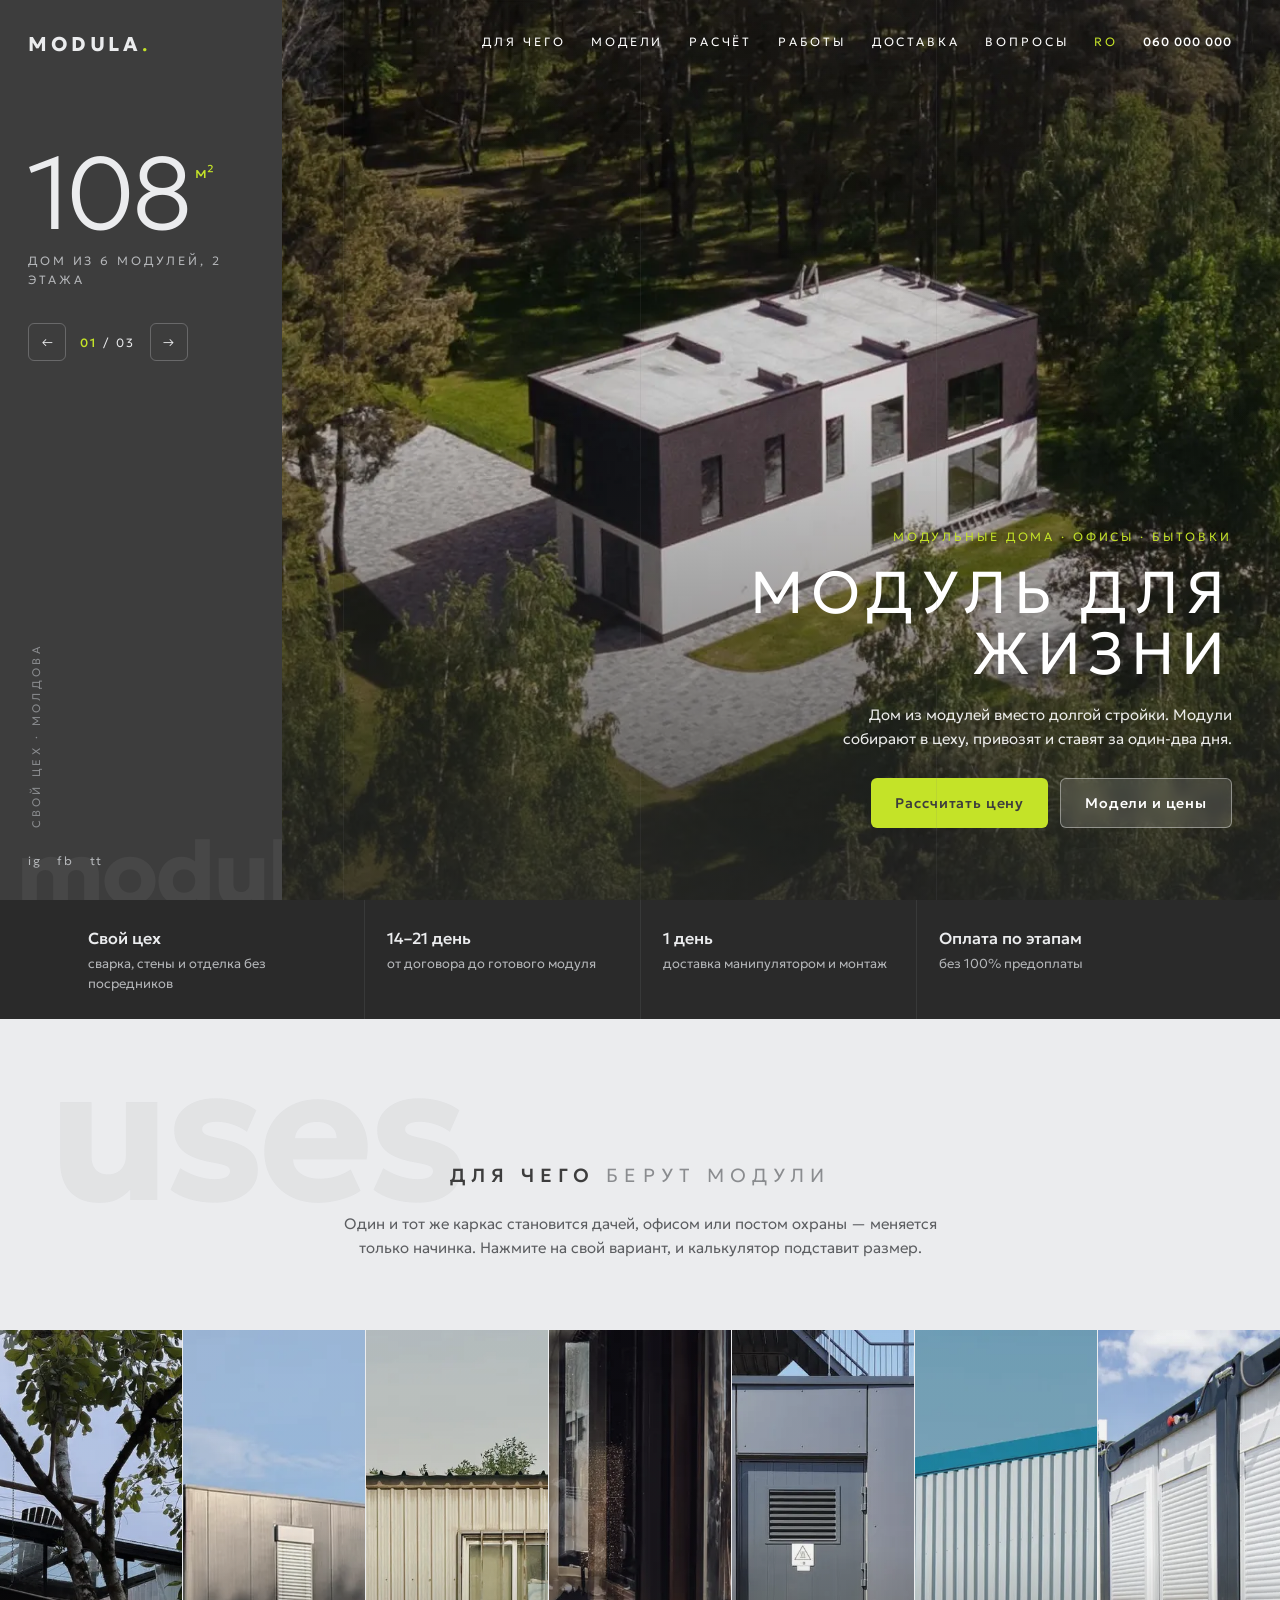
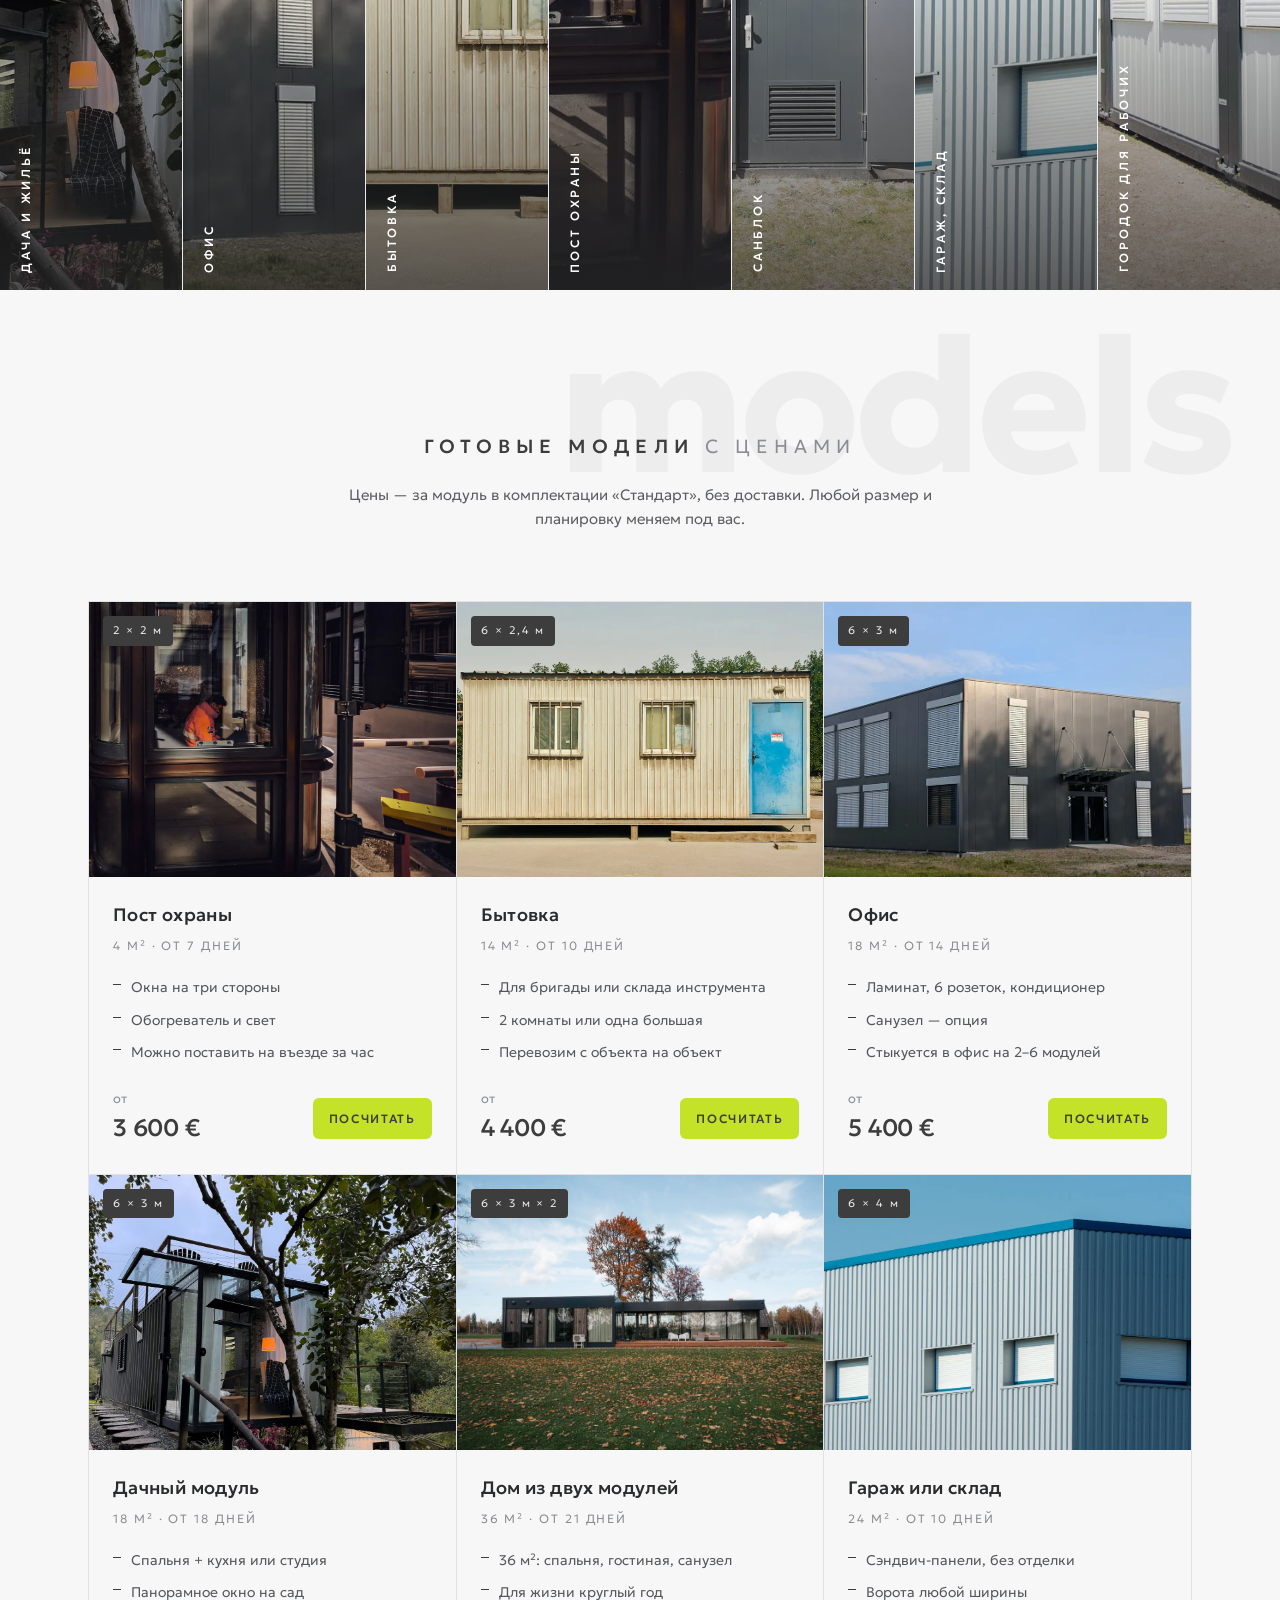
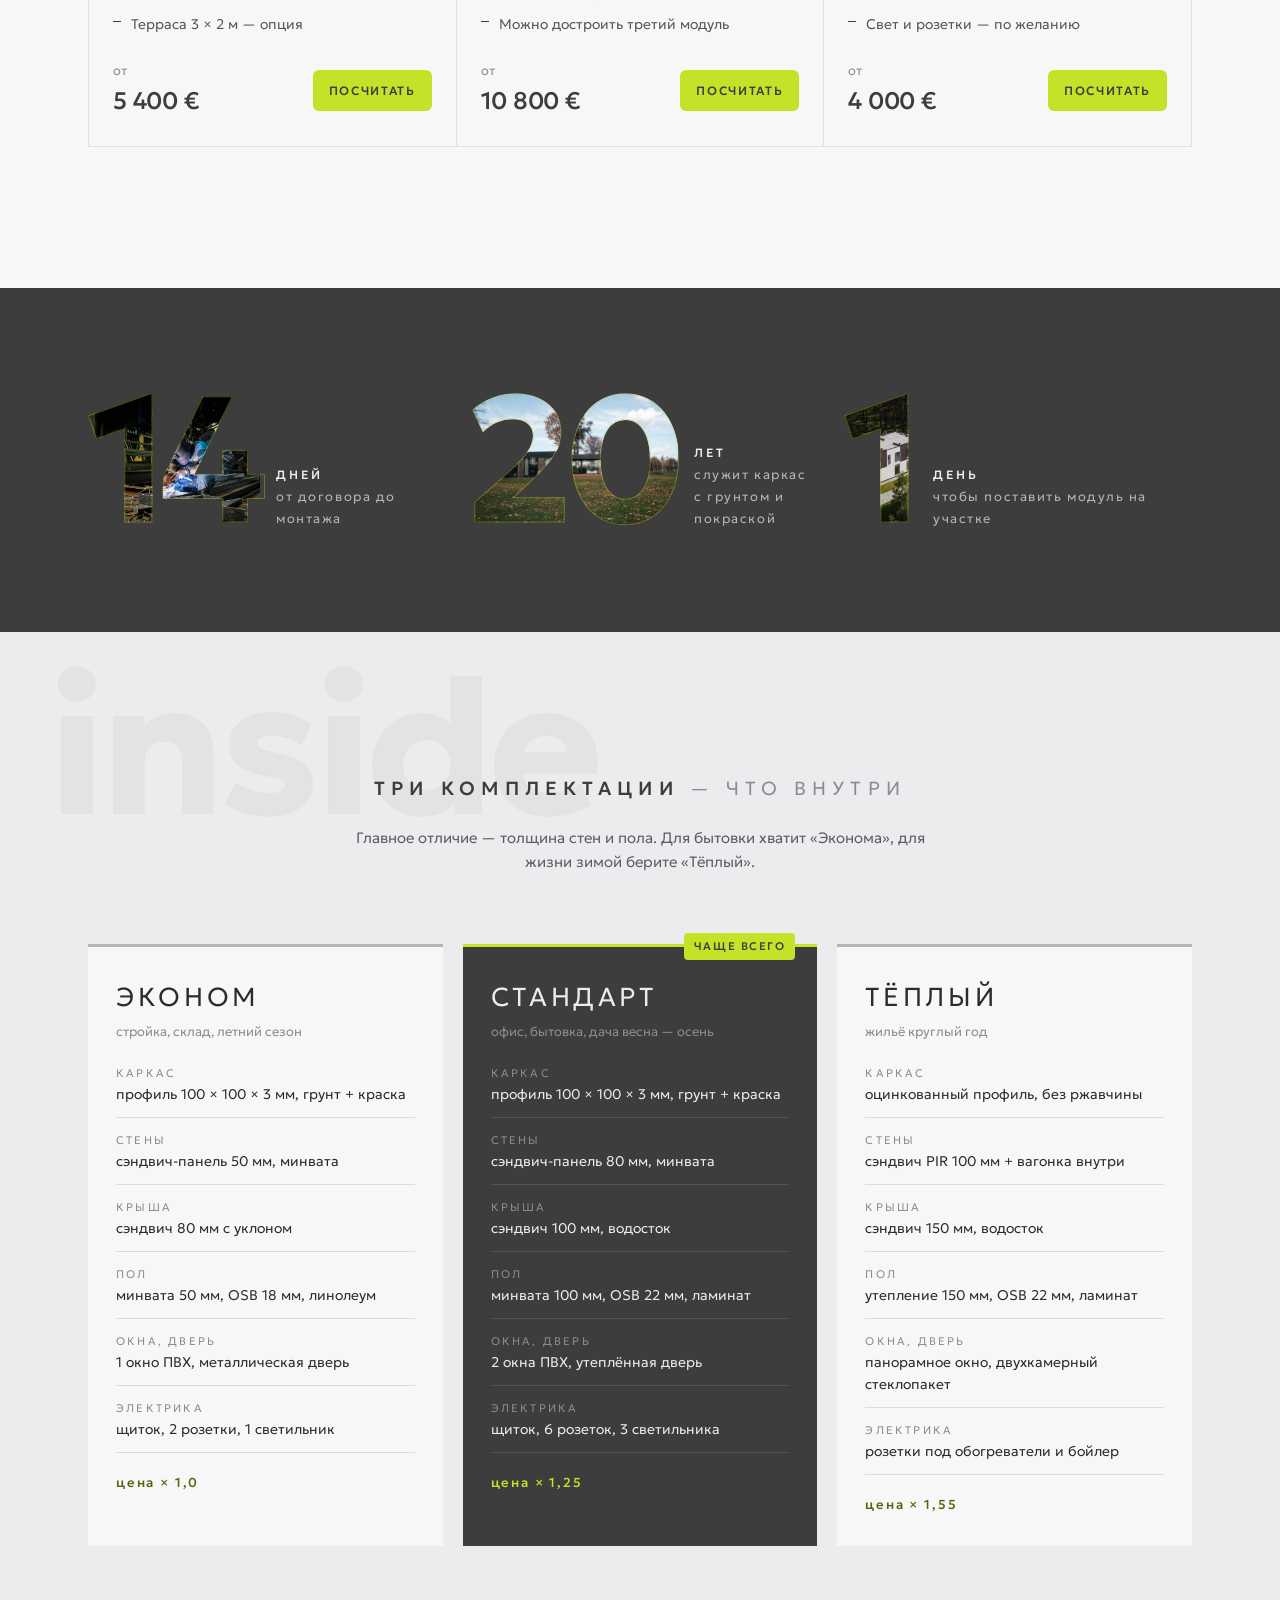
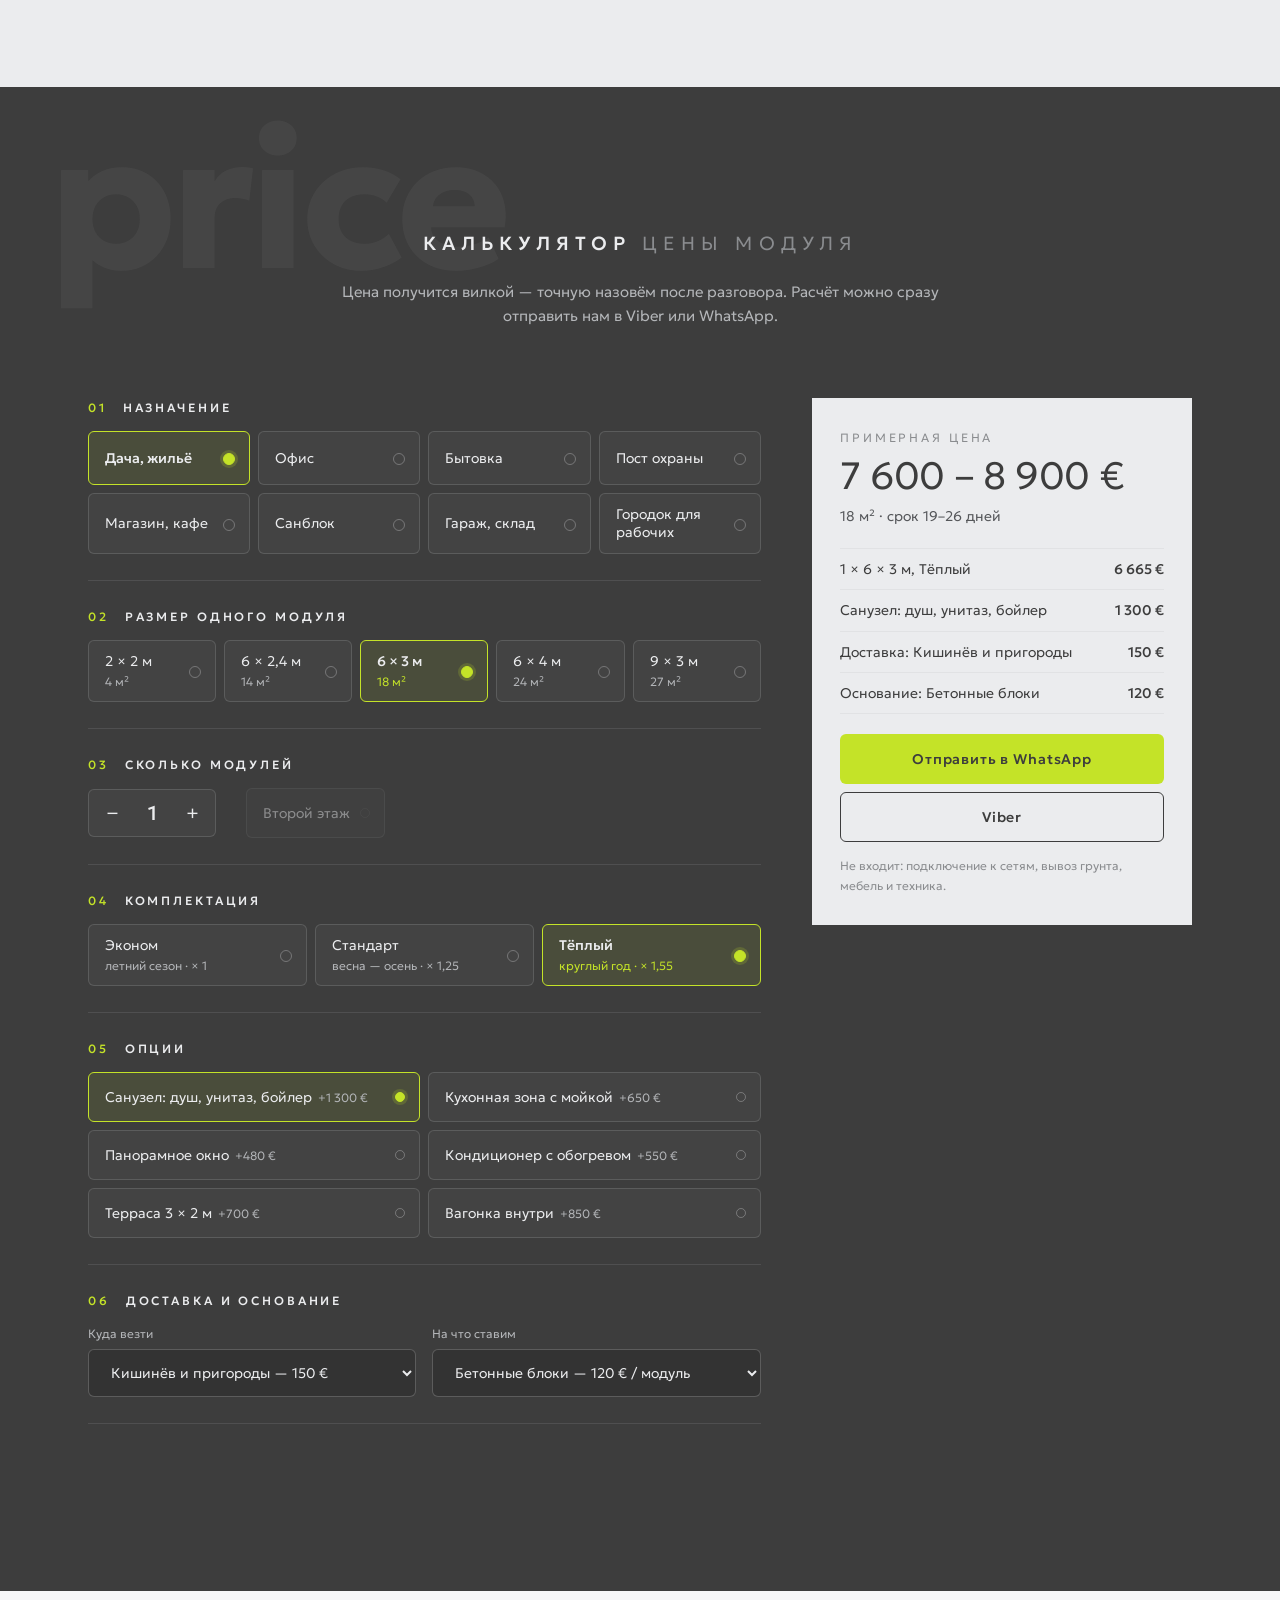
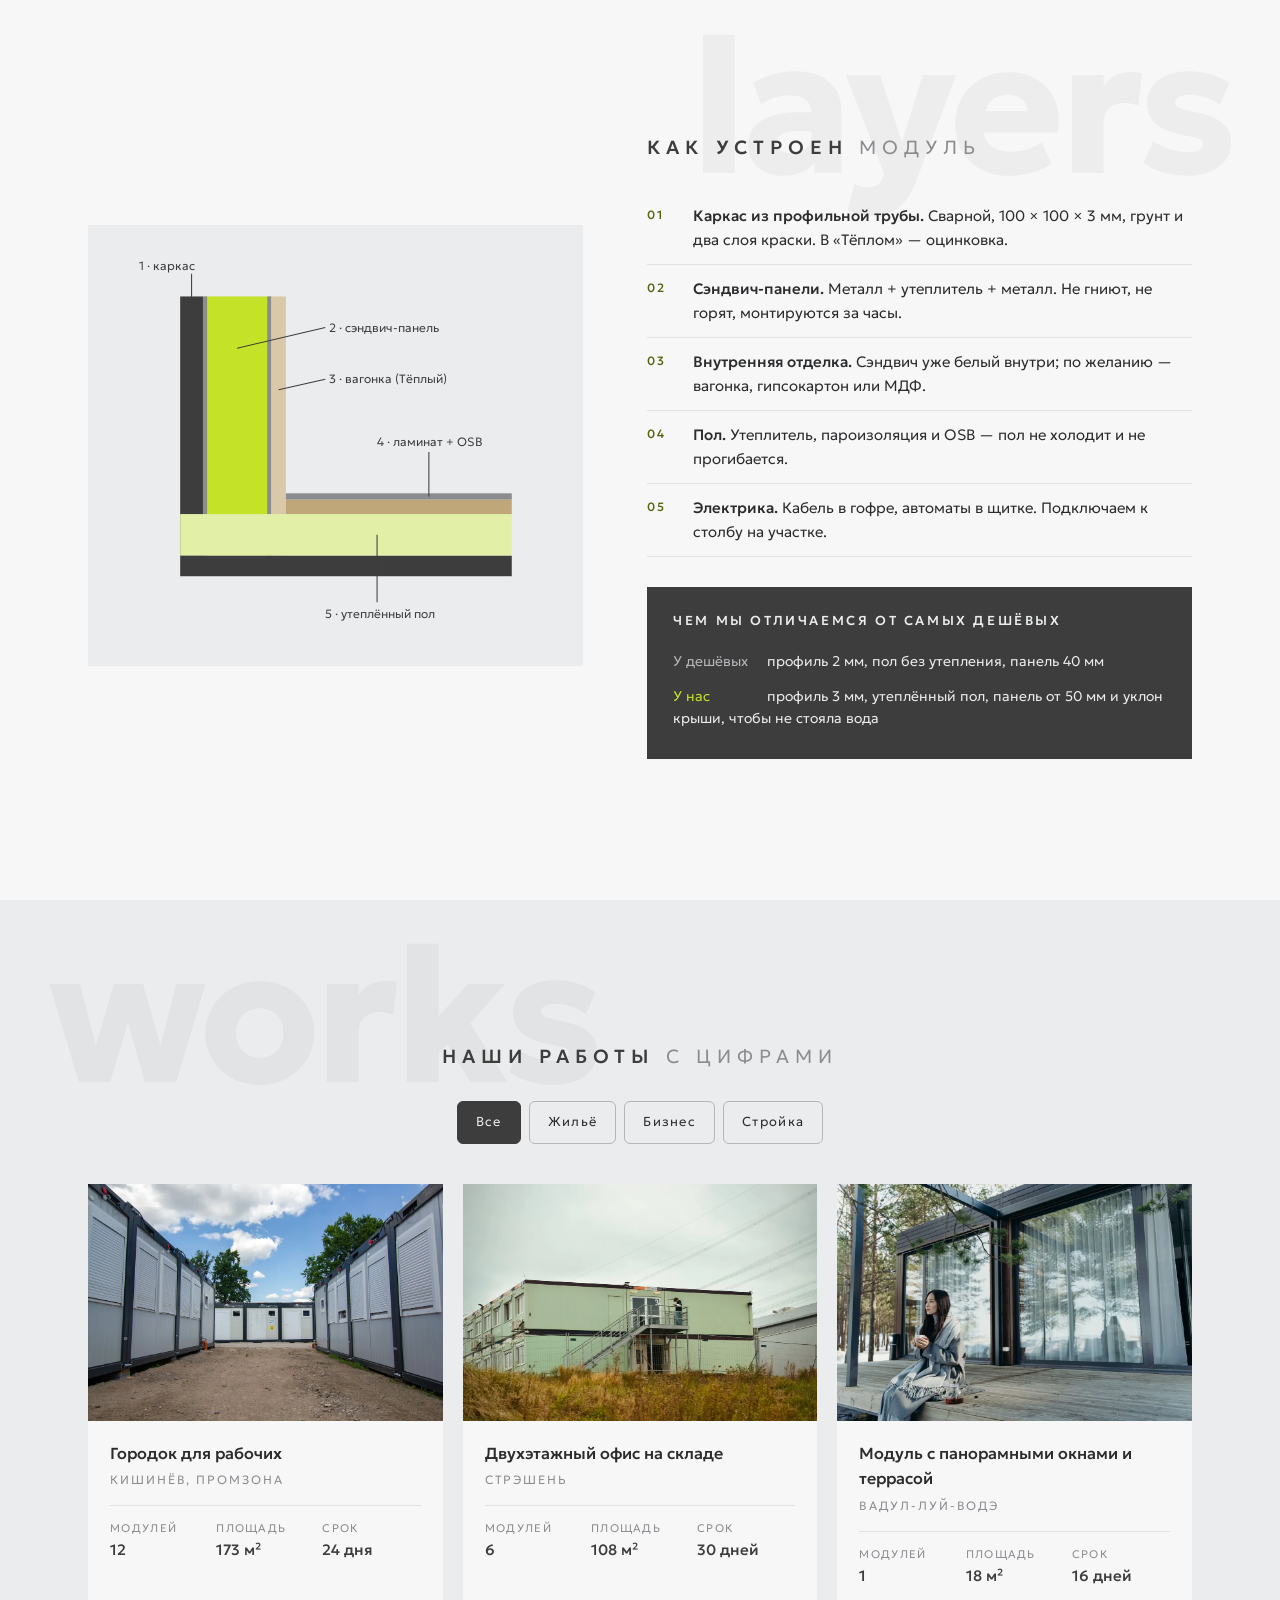
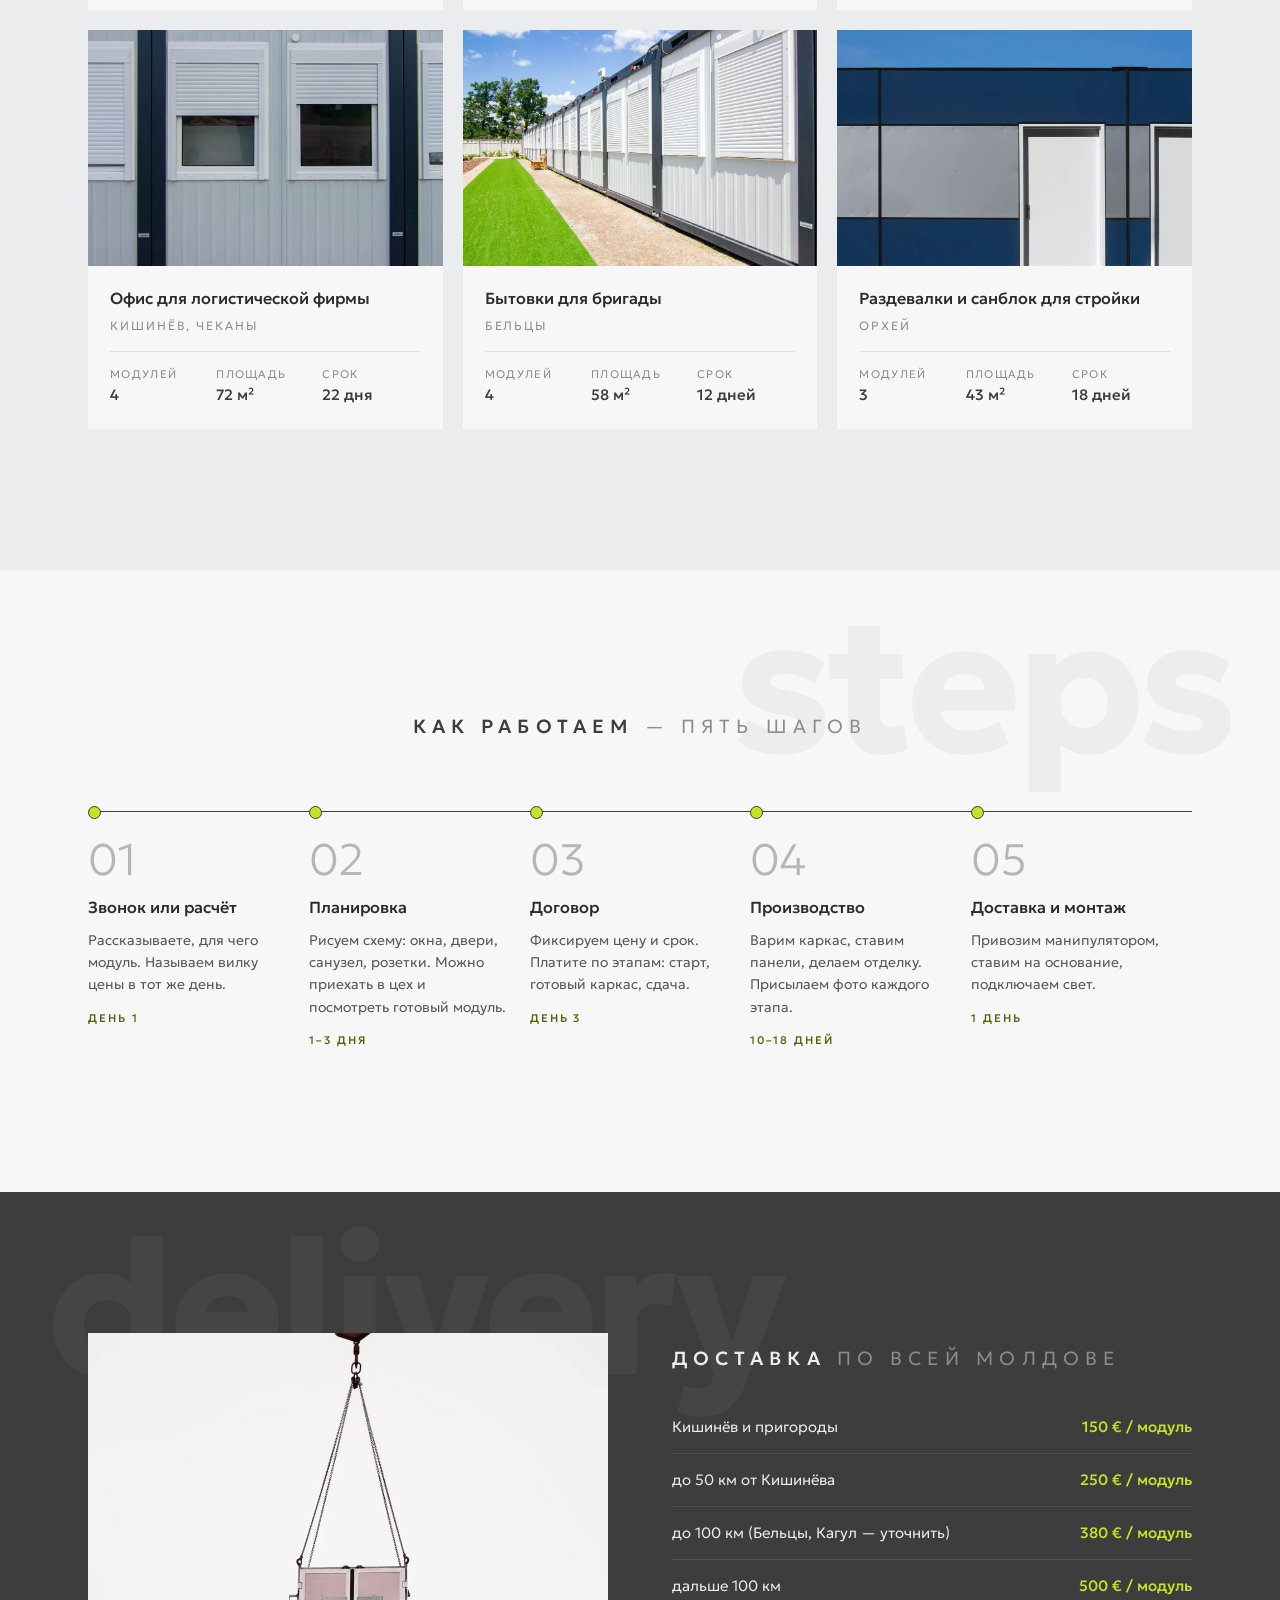
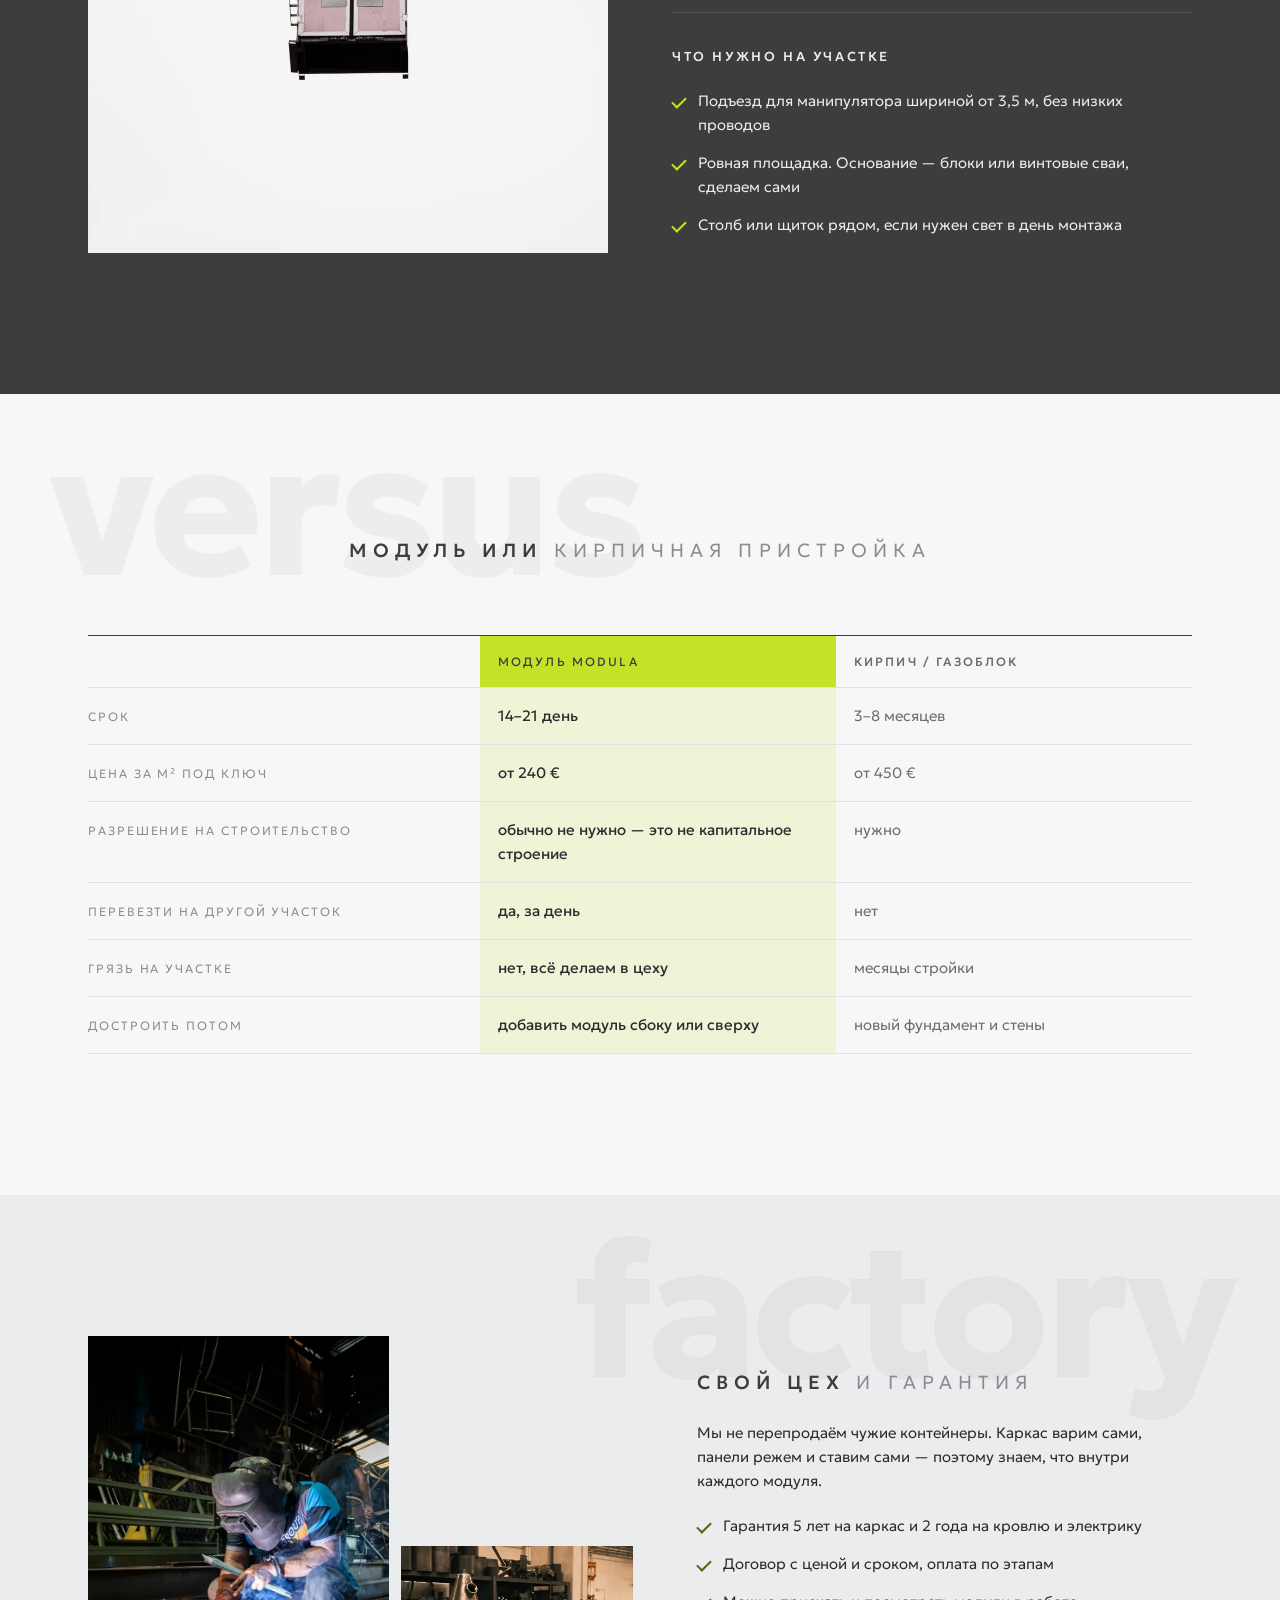
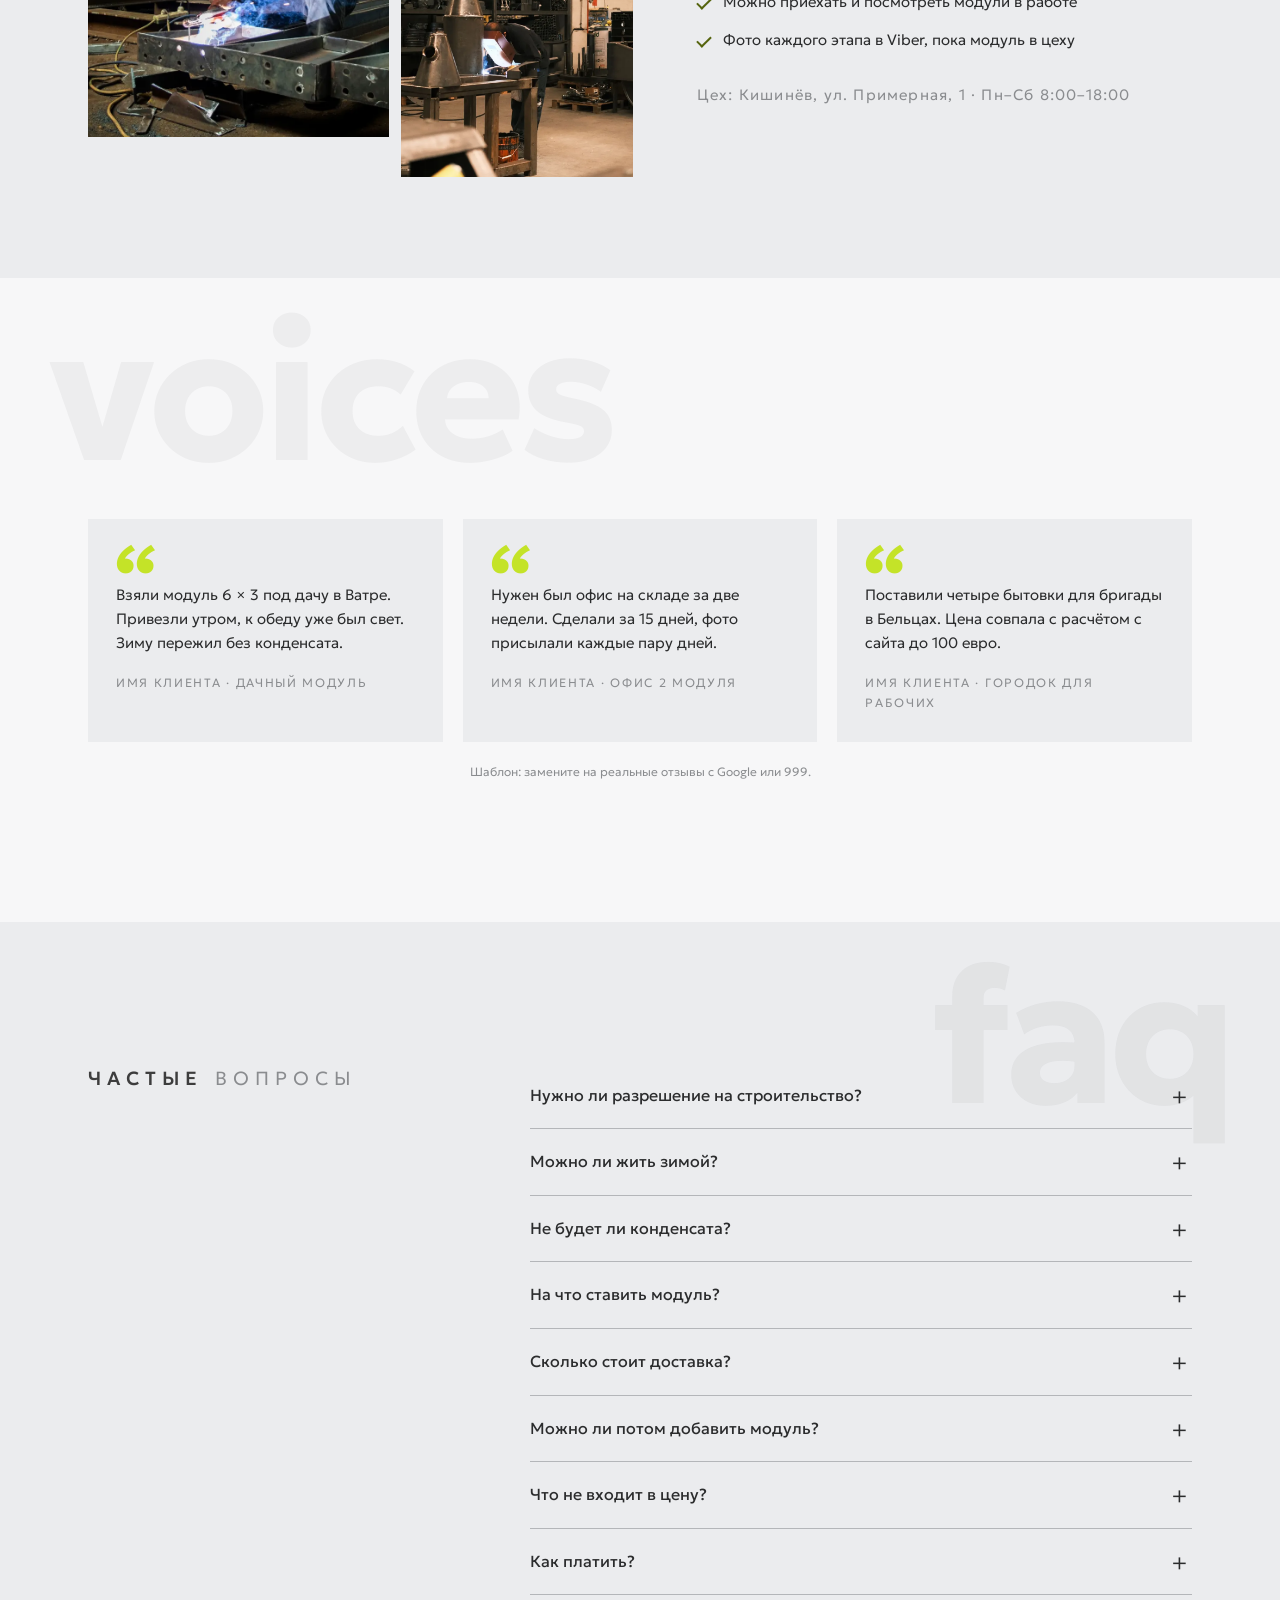
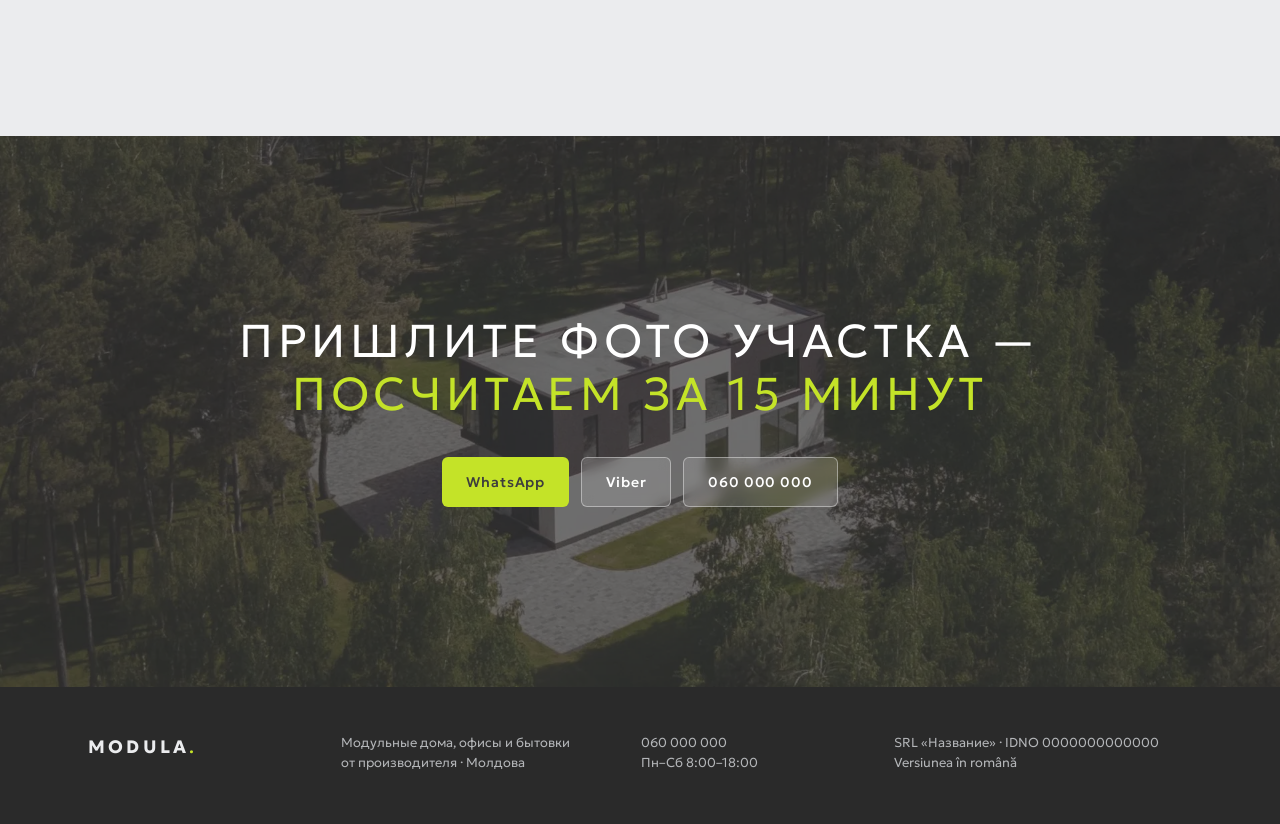
==== index.html @ c29ed7f5 "Add files via upload" ====
<!doctype html>
<html lang="ru">
<head>
<meta charset="utf-8">
<meta name="viewport" content="width=device-width, initial-scale=1">
<title>MODULA — модульные дома, офисы и бытовки от производителя · 060 000 000</title>
<meta name="description" content="Модульные дома, дачные модули, офисы, бытовки и посты охраны из своего цеха в Молдове. Модуль 18 м² от 4 300 €, срок 14 дней, доставка и монтаж за один день. Калькулятор цены онлайн.">
<meta property="og:type" content="website">
<meta property="og:title" content="MODULA — модульные дома и офисы от производителя">
<meta property="og:description" content="Модуль 18 м² от 4 300 €. Свой цех, 14 дней, доставка по Молдове. Посчитайте цену онлайн.">
<meta property="og:locale" content="ru_RU">
<meta property="og:url" content="https://webonix-md.github.io/modula/">
<meta property="og:image" content="https://webonix-md.github.io/modula/img/og/og-square-ru.jpg">
<meta property="og:image:width" content="1200">
<meta property="og:image:height" content="1200">
<link rel="alternate" hreflang="ro" href="ro.html">
<link rel="icon" href="favicon.svg" type="image/svg+xml">
<link rel="preload" href="fonts/Geologica-Light.woff2" as="font" type="font/woff2" crossorigin>
<link rel="stylesheet" href="style.css?v=8">
</head>
<body>

<div class="vlines" aria-hidden="true"><i></i><i></i><i></i></div>

<!-- ============ HERO ============ -->
<header class="hero" id="top">
  <aside class="hero__panel">
    <a class="logo" href="#top" aria-label="MODULA — на главную">MODULA<b>.</b></a>
    <div class="hero__metric">
      <span class="hero__num" id="heroNum">108</span><sup id="heroUnit">м²</sup>
      <span class="hero__cap" id="heroCap">дом из 6 модулей, 2 этажа</span>
    </div>
    <div class="hero__ctrl">
      <button class="hero__arr" id="heroPrev" aria-label="Предыдущий слайд">←</button>
      <span class="hero__count"><b id="heroIdx">01</b> / 03</span>
      <button class="hero__arr" id="heroNext" aria-label="Следующий слайд">→</button>
    </div>
    <p class="hero__vert">свой цех · Молдова</p>
    <ul class="hero__soc">
      <li><a href="#" aria-label="Instagram">ig</a></li>
      <li><a href="#" aria-label="Facebook">fb</a></li>
      <li><a href="#" aria-label="TikTok">tt</a></li>
    </ul>
    <span class="ghost ghost--panel" aria-hidden="true">modula</span>
  </aside>

  <div class="hero__stage">
    <div class="hero__slides">
      <figure class="hero__slide is-on" data-num="108" data-unit="м²" data-cap="дом из 6 модулей, 2 этажа" data-t="Модуль для жизни" data-p="Дом из модулей вместо долгой стройки. Модули собирают в цеху, привозят и ставят за один-два дня.">
        <img src="img/hero-1.webp" alt="Двухэтажный модульный дом среди соснового леса, вид сверху" fetchpriority="high">
      </figure>
      <figure class="hero__slide" data-num="72" data-unit="м²" data-cap="дом из четырёх модулей" data-t="Дом за месяц" data-p="Четыре модуля — спальни, кухня-гостиная и терраса во всю длину. Панорамные окна, жить можно круглый год.">
        <img src="img/hero-2.webp" alt="Одноэтажный модульный дом с панорамным остеклением и террасой осенью" loading="lazy">
      </figure>
      <figure class="hero__slide" data-num="14" data-unit="дн." data-cap="от договора до монтажа" data-t="Своё производство" data-p="Каркас, стены и отделку делаем сами, без перекупщиков. Пришлём фото каждого этапа, пока модуль в цеху.">
        <img src="img/hero-3.webp" alt="Модуль с панорамным остеклением вечером, внутри горит свет" loading="lazy">
      </figure>
    </div>

    <nav class="nav" aria-label="Меню">
      <a href="#uses">Для чего</a>
      <a href="#models">Модели</a>
      <a href="#calc">Расчёт</a>
      <a href="#works">Работы</a>
      <a href="#delivery">Доставка</a>
      <a href="#faq">Вопросы</a>
      <a class="nav__lang" href="ro.html" hreflang="ro">RO</a>
      <a class="nav__tel" href="tel:+37360000000">060 000 000</a>
    </nav>
    <button class="burger" id="burger" aria-label="Открыть меню" aria-expanded="false"><i></i><i></i></button>

    <div class="hero__text">
      <p class="eyebrow">Модульные дома · офисы · бытовки</p>
      <h1 class="hero__title" id="heroTitle">Модуль для жизни</h1>
      <p class="hero__lead" id="heroLead">Дом из модулей вместо долгой стройки. Модули собирают в цеху, привозят и ставят за один-два дня.</p>
      <div class="hero__btns">
        <a class="btn btn--lime" href="#calc">Рассчитать цену</a>
        <a class="btn btn--glass" href="#models">Модели и цены</a>
      </div>
    </div>
  </div>
</header>

<!-- ============ FACTS ============ -->
<section class="facts" aria-label="Коротко о нас">
  <div class="wrap facts__row">
    <p><b>Свой цех</b> сварка, стены и отделка без посредников</p>
    <p><b>14–21 день</b> от договора до готового модуля</p>
    <p><b>1 день</b> доставка манипулятором и монтаж</p>
    <p><b>Оплата по этапам</b> без 100% предоплаты</p>
  </div>
</section>

<!-- ============ USES (footage strip) ============ -->
<section class="sec sec--ice" id="uses">
  <span class="ghost" aria-hidden="true">uses</span>
  <div class="wrap">
    <h2 class="stitle">Для чего <span>берут модули</span></h2>
    <p class="slead">Один и тот же каркас становится дачей, офисом или постом охраны — меняется только начинка. Нажмите на свой вариант, и калькулятор подставит размер.</p>
  </div>
  <div class="strip" id="strip">
    <button class="strip__it" data-type="dacha"><img src="img/use-dacha.webp" alt="Стеклянный модуль на склоне среди деревьев" loading="lazy"><span class="strip__v">Дача и жильё</span><span class="strip__d">6 × 3 м · 18 м²</span></button>
    <button class="strip__it" data-type="office"><img src="img/use-office.webp" alt="Тёмное двухэтажное модульное здание с рольставнями" loading="lazy"><span class="strip__v">Офис</span><span class="strip__d">6 × 3 м · 18 м²</span></button>
    <button class="strip__it" data-type="bytovka"><img src="img/use-bytovka.webp" alt="Бытовка с синей дверью на опорах" loading="lazy"><span class="strip__v">Бытовка</span><span class="strip__d">6 × 2,4 м · 14 м²</span></button>
    <button class="strip__it" data-type="post"><img src="img/use-post.webp" alt="Охранник в будке у въезда на территорию" loading="lazy"><span class="strip__v">Пост охраны</span><span class="strip__d">2 × 2 м · 4 м²</span></button>
    <button class="strip__it" data-type="sanblok"><img src="img/use-sanblok.webp" alt="Серый технический модуль с вентиляционной дверью" loading="lazy"><span class="strip__v">Санблок</span><span class="strip__d">6 × 2,4 м · 14 м²</span></button>
    <button class="strip__it" data-type="sklad"><img src="img/use-sklad.webp" alt="Здание из сэндвич-панелей с окнами" loading="lazy"><span class="strip__v">Гараж, склад</span><span class="strip__d">6 × 4 м · 24 м²</span></button>
    <button class="strip__it" data-type="gorodok"><img src="img/use-gorodok.webp" alt="Ряд жилых модулей для рабочих" loading="lazy"><span class="strip__v">Городок для рабочих</span><span class="strip__d">от 4 модулей</span></button>
  </div>
</section>

<!-- ============ MODELS ============ -->
<section class="sec" id="models">
  <span class="ghost ghost--r" aria-hidden="true">models</span>
  <div class="wrap">
    <h2 class="stitle">Готовые модели <span>с ценами</span></h2>
    <p class="slead">Цены — за модуль в комплектации «Стандарт», без доставки. Любой размер и планировку меняем под вас.</p>
    <div class="models" id="modelsGrid"></div>
  </div>
</section>

<!-- ============ NUMBER ============ -->
<section class="bignum" aria-label="Сроки">
  <div class="wrap bignum__row">
    <div class="bignum__it">
      <span class="bignum__n" style="--img:url(img/shop-weld.webp)">14</span>
      <p>дней<br><span>от договора до монтажа</span></p>
    </div>
    <div class="bignum__it">
      <span class="bignum__n" style="--img:url(img/hero-2.webp)">20</span>
      <p>лет<br><span>служит каркас с грунтом и покраской</span></p>
    </div>
    <div class="bignum__it">
      <span class="bignum__n" style="--img:url(img/hero-1.webp)">1</span>
      <p>день<br><span>чтобы поставить модуль на участке</span></p>
    </div>
  </div>
</section>

<!-- ============ KITS ============ -->
<section class="sec sec--ice" id="kits">
  <span class="ghost" aria-hidden="true">inside</span>
  <div class="wrap">
    <h2 class="stitle">Три комплектации <span>— что внутри</span></h2>
    <p class="slead">Главное отличие — толщина стен и пола. Для бытовки хватит «Эконома», для жизни зимой берите «Тёплый».</p>
    <div class="kits">
      <article class="kit">
        <h3>Эконом</h3><p class="kit__for">стройка, склад, летний сезон</p>
        <dl>
          <dt>Каркас</dt><dd>профиль 100 × 100 × 3 мм, грунт + краска</dd>
          <dt>Стены</dt><dd>сэндвич-панель 50 мм, минвата</dd>
          <dt>Крыша</dt><dd>сэндвич 80 мм с уклоном</dd>
          <dt>Пол</dt><dd>минвата 50 мм, OSB 18 мм, линолеум</dd>
          <dt>Окна, дверь</dt><dd>1 окно ПВХ, металлическая дверь</dd>
          <dt>Электрика</dt><dd>щиток, 2 розетки, 1 светильник</dd>
        </dl>
        <p class="kit__k">цена × 1,0</p>
      </article>
      <article class="kit kit--on">
        <span class="kit__tag">чаще всего</span>
        <h3>Стандарт</h3><p class="kit__for">офис, бытовка, дача весна — осень</p>
        <dl>
          <dt>Каркас</dt><dd>профиль 100 × 100 × 3 мм, грунт + краска</dd>
          <dt>Стены</dt><dd>сэндвич-панель 80 мм, минвата</dd>
          <dt>Крыша</dt><dd>сэндвич 100 мм, водосток</dd>
          <dt>Пол</dt><dd>минвата 100 мм, OSB 22 мм, ламинат</dd>
          <dt>Окна, дверь</dt><dd>2 окна ПВХ, утеплённая дверь</dd>
          <dt>Электрика</dt><dd>щиток, 6 розеток, 3 светильника</dd>
        </dl>
        <p class="kit__k">цена × 1,25</p>
      </article>
      <article class="kit">
        <h3>Тёплый</h3><p class="kit__for">жильё круглый год</p>
        <dl>
          <dt>Каркас</dt><dd>оцинкованный профиль, без ржавчины</dd>
          <dt>Стены</dt><dd>сэндвич PIR 100 мм + вагонка внутри</dd>
          <dt>Крыша</dt><dd>сэндвич 150 мм, водосток</dd>
          <dt>Пол</dt><dd>утепление 150 мм, OSB 22 мм, ламинат</dd>
          <dt>Окна, дверь</dt><dd>панорамное окно, двухкамерный стеклопакет</dd>
          <dt>Электрика</dt><dd>розетки под обогреватели и бойлер</dd>
        </dl>
        <p class="kit__k">цена × 1,55</p>
      </article>
    </div>
  </div>
</section>

<!-- ============ CALC ============ -->
<section class="sec sec--slag" id="calc">
  <span class="ghost ghost--d" aria-hidden="true">price</span>
  <div class="wrap">
    <h2 class="stitle stitle--d">Калькулятор <span>цены модуля</span></h2>
    <p class="slead slead--d">Цена получится вилкой — точную назовём после разговора. Расчёт можно сразу отправить нам в Viber или WhatsApp.</p>

    <div class="calc">
      <div class="calc__form">
        <fieldset class="cf">
          <legend><i>01</i> Назначение</legend>
          <div class="chips" id="cType"></div>
        </fieldset>
        <fieldset class="cf">
          <legend><i>02</i> Размер одного модуля</legend>
          <div class="chips" id="cSize"></div>
        </fieldset>
        <fieldset class="cf cf--row">
          <legend><i>03</i> Сколько модулей</legend>
          <div class="stepper">
            <button type="button" id="cMinus" aria-label="Меньше">−</button>
            <output id="cCount">1</output>
            <button type="button" id="cPlus" aria-label="Больше">+</button>
          </div>
          <label class="tog"><input type="checkbox" id="cFloor2"> <span>Второй этаж</span></label>
        </fieldset>
        <fieldset class="cf">
          <legend><i>04</i> Комплектация</legend>
          <div class="chips" id="cKit"></div>
        </fieldset>
        <fieldset class="cf">
          <legend><i>05</i> Опции</legend>
          <div class="checks" id="cOpts"></div>
        </fieldset>
        <fieldset class="cf cf--2">
          <legend><i>06</i> Доставка и основание</legend>
          <label class="sel"><span>Куда везти</span><select id="cZone"></select></label>
          <label class="sel"><span>На что ставим</span><select id="cBase"></select></label>
        </fieldset>
      </div>

      <aside class="calc__res" aria-live="polite">
        <p class="res__cap">Примерная цена</p>
        <p class="res__sum"><span id="rFrom">—</span> – <span id="rTo">—</span> €</p>
        <p class="res__meta"><span id="rArea">18 м²</span> · срок <span id="rDays">14</span> дней</p>
        <ul class="res__lines" id="rLines"></ul>
        <div class="res__btns">
          <a class="btn btn--lime" id="rWa" href="#" target="_blank" rel="noopener">Отправить в WhatsApp</a>
          <a class="btn btn--line" id="rViber" href="#">Viber</a>
        </div>
        <p class="res__note">Не входит: подключение к сетям, вывоз грунта, мебель и техника.</p>
      </aside>
    </div>
  </div>
</section>

<!-- ============ HOW IT'S BUILT ============ -->
<section class="sec" id="build">
  <span class="ghost ghost--r" aria-hidden="true">layers</span>
  <div class="wrap build">
    <div class="build__fig">
      <svg viewBox="0 0 420 360" role="img" aria-labelledby="cutT">
        <title id="cutT">Разрез стены и пола модуля</title>
        <rect x="60" y="40" width="22" height="250" fill="#3D3D3D"/>
        <rect x="82" y="40" width="66" height="250" fill="#C4E328"/>
        <rect x="82" y="40" width="4" height="250" fill="#8A8C8F"/>
        <rect x="144" y="40" width="4" height="250" fill="#8A8C8F"/>
        <rect x="148" y="40" width="14" height="250" fill="#D9C9A8"/>
        <rect x="60" y="290" width="320" height="20" fill="#3D3D3D"/>
        <rect x="60" y="250" width="320" height="40" fill="#E2EFA6"/>
        <rect x="162" y="236" width="218" height="14" fill="#BFA77A"/>
        <rect x="162" y="230" width="218" height="6" fill="#8A8C8F"/>
        <g font-family="Geologica, sans-serif" font-size="12" fill="#3D3D3D">
          <line x1="71" y1="60" x2="71" y2="18" stroke="#3D3D3D"/><text x="20" y="14">1 · каркас</text>
          <line x1="115" y1="90" x2="200" y2="70" stroke="#3D3D3D"/><text x="204" y="74">2 · сэндвич-панель</text>
          <line x1="155" y1="130" x2="200" y2="120" stroke="#3D3D3D"/><text x="204" y="124">3 · вагонка (Тёплый)</text>
          <line x1="300" y1="233" x2="300" y2="190" stroke="#3D3D3D"/><text x="250" y="184">4 · ламинат + OSB</text>
          <line x1="250" y1="270" x2="250" y2="335" stroke="#3D3D3D"/><text x="200" y="350">5 · утеплённый пол</text>
        </g>
      </svg>
    </div>
    <div class="build__text">
      <h2 class="stitle stitle--l">Как устроен <span>модуль</span></h2>
      <ol class="layers">
        <li><b>Каркас из профильной трубы.</b> Сварной, 100 × 100 × 3 мм, грунт и два слоя краски. В «Тёплом» — оцинковка.</li>
        <li><b>Сэндвич-панели.</b> Металл + утеплитель + металл. Не гниют, не горят, монтируются за часы.</li>
        <li><b>Внутренняя отделка.</b> Сэндвич уже белый внутри; по желанию — вагонка, гипсокартон или МДФ.</li>
        <li><b>Пол.</b> Утеплитель, пароизоляция и OSB — пол не холодит и не прогибается.</li>
        <li><b>Электрика.</b> Кабель в гофре, автоматы в щитке. Подключаем к столбу на участке.</li>
      </ol>
      <div class="vs">
        <h3>Чем мы отличаемся от самых дешёвых</h3>
        <ul>
          <li><span>У дешёвых</span> профиль 2 мм, пол без утепления, панель 40 мм</li>
          <li><span>У нас</span> профиль 3 мм, утеплённый пол, панель от 50 мм и уклон крыши, чтобы не стояла вода</li>
        </ul>
      </div>
    </div>
  </div>
</section>

<!-- ============ WORKS ============ -->
<section class="sec sec--ice" id="works">
  <span class="ghost" aria-hidden="true">works</span>
  <div class="wrap">
    <h2 class="stitle">Наши работы <span>с цифрами</span></h2>
    <div class="filters" id="wFilters" role="tablist">
      <button class="is-on" data-f="all">Все</button>
      <button data-f="life">Жильё</button>
      <button data-f="biz">Бизнес</button>
      <button data-f="site">Стройка</button>
    </div>
    <div class="works" id="worksGrid"></div>
  </div>
</section>

<!-- ============ STEPS ============ -->
<section class="sec" id="steps">
  <span class="ghost ghost--r" aria-hidden="true">steps</span>
  <div class="wrap">
    <h2 class="stitle">Как работаем <span>— пять шагов</span></h2>
    <ol class="steps">
      <li><i>01</i><h3>Звонок или расчёт</h3><p>Рассказываете, для чего модуль. Называем вилку цены в тот же день.</p><span>день 1</span></li>
      <li><i>02</i><h3>Планировка</h3><p>Рисуем схему: окна, двери, санузел, розетки. Можно приехать в цех и посмотреть готовый модуль.</p><span>1–3 дня</span></li>
      <li><i>03</i><h3>Договор</h3><p>Фиксируем цену и срок. Платите по этапам: старт, готовый каркас, сдача.</p><span>день 3</span></li>
      <li><i>04</i><h3>Производство</h3><p>Варим каркас, ставим панели, делаем отделку. Присылаем фото каждого этапа.</p><span>10–18 дней</span></li>
      <li><i>05</i><h3>Доставка и монтаж</h3><p>Привозим манипулятором, ставим на основание, подключаем свет.</p><span>1 день</span></li>
    </ol>
  </div>
</section>

<!-- ============ DELIVERY ============ -->
<section class="sec sec--slag" id="delivery">
  <span class="ghost ghost--d" aria-hidden="true">delivery</span>
  <div class="wrap deliv">
    <figure class="deliv__img"><img src="img/delivery.webp" alt="Модуль висит на стропах крана" loading="lazy"></figure>
    <div class="deliv__text">
      <h2 class="stitle stitle--d stitle--l">Доставка <span>по всей Молдове</span></h2>
      <ul class="zones" id="zonesList"></ul>
      <h3 class="deliv__h">Что нужно на участке</h3>
      <ul class="ticks">
        <li>Подъезд для манипулятора шириной от 3,5 м, без низких проводов</li>
        <li>Ровная площадка. Основание — блоки или винтовые сваи, сделаем сами</li>
        <li>Столб или щиток рядом, если нужен свет в день монтажа</li>
      </ul>
    </div>
  </div>
</section>

<!-- ============ COMPARE ============ -->
<section class="sec" id="compare">
  <span class="ghost" aria-hidden="true">versus</span>
  <div class="wrap">
    <h2 class="stitle">Модуль или <span>кирпичная пристройка</span></h2>
    <div class="cmp" role="table">
      <div class="cmp__r cmp__h" role="row"><span role="columnheader"></span><span role="columnheader">Модуль MODULA</span><span role="columnheader">Кирпич / газоблок</span></div>
      <div class="cmp__r" role="row"><span role="rowheader">Срок</span><span>14–21 день</span><span>3–8 месяцев</span></div>
      <div class="cmp__r" role="row"><span role="rowheader">Цена за м² под ключ</span><span>от 240 €</span><span>от 450 €</span></div>
      <div class="cmp__r" role="row"><span role="rowheader">Разрешение на строительство</span><span>обычно не нужно — это не капитальное строение</span><span>нужно</span></div>
      <div class="cmp__r" role="row"><span role="rowheader">Перевезти на другой участок</span><span>да, за день</span><span>нет</span></div>
      <div class="cmp__r" role="row"><span role="rowheader">Грязь на участке</span><span>нет, всё делаем в цеху</span><span>месяцы стройки</span></div>
      <div class="cmp__r" role="row"><span role="rowheader">Достроить потом</span><span>добавить модуль сбоку или сверху</span><span>новый фундамент и стены</span></div>
    </div>
  </div>
</section>

<!-- ============ SHOP ============ -->
<section class="sec sec--ice" id="shop">
  <span class="ghost ghost--r" aria-hidden="true">factory</span>
  <div class="wrap shop">
    <div class="shop__imgs">
      <img src="img/shop-weld.webp" alt="Сварщик варит каркас модуля в цеху" loading="lazy">
      <img src="img/shop-hall.webp" alt="Цех металлоконструкций" loading="lazy">
    </div>
    <div class="shop__text">
      <h2 class="stitle stitle--l">Свой цех <span>и гарантия</span></h2>
      <p>Мы не перепродаём чужие контейнеры. Каркас варим сами, панели режем и ставим сами — поэтому знаем, что внутри каждого модуля.</p>
      <ul class="ticks ticks--d">
        <li>Гарантия 5 лет на каркас и 2 года на кровлю и электрику</li>
        <li>Договор с ценой и сроком, оплата по этапам</li>
        <li>Можно приехать и посмотреть модули в работе</li>
        <li>Фото каждого этапа в Viber, пока модуль в цеху</li>
      </ul>
      <p class="shop__addr">Цех: Кишинёв, ул. Примерная, 1 · Пн–Сб 8:00–18:00</p>
    </div>
  </div>
</section>

<!-- ============ REVIEWS ============ -->
<section class="sec" id="reviews">
  <span class="ghost" aria-hidden="true">voices</span>
  <div class="wrap">
    <h2 class="stitle">Отзывы <span>клиентов</span></h2>
    <div class="revs">
      <blockquote class="rev"><p>Взяли модуль 6 × 3 под дачу в Ватре. Привезли утром, к обеду уже был свет. Зиму пережил без конденсата.</p><footer>Имя клиента · дачный модуль</footer></blockquote>
      <blockquote class="rev"><p>Нужен был офис на складе за две недели. Сделали за 15 дней, фото присылали каждые пару дней.</p><footer>Имя клиента · офис 2 модуля</footer></blockquote>
      <blockquote class="rev"><p>Поставили четыре бытовки для бригады в Бельцах. Цена совпала с расчётом с сайта до 100 евро.</p><footer>Имя клиента · городок для рабочих</footer></blockquote>
    </div>
    <p class="revs__note">Шаблон: замените на реальные отзывы с Google или 999.</p>
  </div>
</section>

<!-- ============ FAQ ============ -->
<section class="sec sec--ice" id="faq">
  <span class="ghost ghost--r" aria-hidden="true">faq</span>
  <div class="wrap faq">
    <h2 class="stitle stitle--l">Частые <span>вопросы</span></h2>
    <div class="faq__list">
      <details><summary>Нужно ли разрешение на строительство?</summary><p>Модуль стоит на блоках или сваях, без капитального фундамента, и его можно перевезти. Обычно это не капитальное строение, и разрешение не нужно. Для жилого дома на постоянной основе уточните в примэрии вашего села — подскажем, что спросить.</p></details>
      <details><summary>Можно ли жить зимой?</summary><p>Да, в комплектации «Тёплый»: стены 100 мм PIR, пол 150 мм, двухкамерные стеклопакеты. Модуль 18 м² отапливается одним масляным радиатором или кондиционером на обогрев.</p></details>
      <details><summary>Не будет ли конденсата?</summary><p>Конденсат появляется, когда утеплён только потолок, а пол холодный. У нас утеплены все шесть сторон, пол с пароизоляцией, а на крыше уклон и водосток.</p></details>
      <details><summary>На что ставить модуль?</summary><p>На бетонные блоки или винтовые сваи. Сваи нужны на склоне или мягком грунте. Основание можем сделать сами за день до доставки.</p></details>
      <details><summary>Сколько стоит доставка?</summary><p>По Кишинёву и пригородам — 150 € за модуль, по стране — от 250 €. Цена включает манипулятор и установку на основание.</p></details>
      <details><summary>Можно ли потом добавить модуль?</summary><p>Да. Модули стыкуются боками или ставятся друг на друга. Можно начать с одного и через год добавить второй.</p></details>
      <details><summary>Что не входит в цену?</summary><p>Подключение к воде и канализации, вывоз грунта, мебель и техника. Если нужно, посчитаем отдельно.</p></details>
      <details><summary>Как платить?</summary><p>По этапам: 30% при договоре, 40% когда готов каркас, 30% после монтажа. Для фирм — по счёту с НДС.</p></details>
    </div>
  </div>
</section>

<!-- ============ FINAL ============ -->
<section class="final" id="contacts">
  <img class="final__bg" src="img/hero-1.webp" alt="" loading="lazy">
  <div class="wrap final__in">
    <h2 class="final__t">Пришлите фото участка —<br><span>посчитаем за 15 минут</span></h2>
    <div class="final__btns">
      <a class="btn btn--lime" href="https://wa.me/37360000000?text=%D0%97%D0%B4%D1%80%D0%B0%D0%B2%D1%81%D1%82%D0%B2%D1%83%D0%B9%D1%82%D0%B5!%20%D0%A5%D0%BE%D1%87%D1%83%20%D0%BC%D0%BE%D0%B4%D1%83%D0%BB%D1%8C%2C%20%D0%BF%D1%80%D0%B8%D1%81%D1%8B%D0%BB%D0%B0%D1%8E%20%D1%84%D0%BE%D1%82%D0%BE%20%D1%83%D1%87%D0%B0%D1%81%D1%82%D0%BA%D0%B0." target="_blank" rel="noopener">WhatsApp</a>
      <a class="btn btn--glass" href="viber://chat?number=%2B37360000000">Viber</a>
      <a class="btn btn--glass" href="tel:+37360000000">060 000 000</a>
    </div>
  </div>
</section>

<footer class="foot">
  <div class="wrap foot__row">
    <a class="logo logo--foot" href="#top">MODULA<b>.</b></a>
    <p>Модульные дома, офисы и бытовки<br>от производителя · Молдова</p>
    <p><a href="tel:+37360000000">060 000 000</a><br>Пн–Сб 8:00–18:00</p>
    <p>SRL «Название» · IDNO 0000000000000<br><a href="ro.html" hreflang="ro">Versiunea în română</a></p>
  </div>
</footer>

<div class="mbar">
  <a href="tel:+37360000000">Позвонить</a>
  <a href="viber://chat?number=%2B37360000000">Viber</a>
  <a class="mbar__calc" href="#calc">Расчёт</a>
</div>

<script type="application/json" id="calc-data">
{
  "phone": "37360000000",
  "types": [
    {"id":"dacha","t":"Дача, жильё","size":"6x3","kit":"warm","opts":["wc"]},
    {"id":"office","t":"Офис","size":"6x3","kit":"std"},
    {"id":"bytovka","t":"Бытовка","size":"6x24","kit":"eco"},
    {"id":"post","t":"Пост охраны","size":"2x2","kit":"std"},
    {"id":"shop","t":"Магазин, кафе","size":"6x3","kit":"std"},
    {"id":"sanblok","t":"Санблок","size":"6x24","kit":"std"},
    {"id":"sklad","t":"Гараж, склад","size":"6x4","kit":"eco"},
    {"id":"gorodok","t":"Городок для рабочих","size":"6x24","kit":"eco","count":4}
  ],
  "sizes": [
    {"id":"2x2","t":"2 × 2 м","m2":4,"price":2900},
    {"id":"6x24","t":"6 × 2,4 м","m2":14.4,"price":3500},
    {"id":"6x3","t":"6 × 3 м","m2":18,"price":4300},
    {"id":"6x4","t":"6 × 4 м","m2":24,"price":3200,"note":"без окон и отделки, гараж/склад"},
    {"id":"9x3","t":"9 × 3 м","m2":27,"price":6200}
  ],
  "kits": [
    {"id":"eco","t":"Эконом","sub":"летний сезон","k":1,"days":0},
    {"id":"std","t":"Стандарт","sub":"весна — осень","k":1.25,"days":2},
    {"id":"warm","t":"Тёплый","sub":"круглый год","k":1.55,"days":5}
  ],
  "options": [
    {"id":"wc","t":"Санузел: душ, унитаз, бойлер","p":1300,"per":"mod"},
    {"id":"kitchen","t":"Кухонная зона с мойкой","p":650,"per":"once"},
    {"id":"pano","t":"Панорамное окно","p":480,"per":"mod"},
    {"id":"ac","t":"Кондиционер с обогревом","p":550,"per":"mod"},
    {"id":"terrace","t":"Терраса 3 × 2 м","p":700,"per":"once"},
    {"id":"wood","t":"Вагонка внутри","p":850,"per":"mod"}
  ],
  "floor2": {"p":900,"t":"Лестница и усиление для 2-го этажа"},
  "zones": [
    {"id":"chi","t":"Кишинёв и пригороды","p":150},
    {"id":"50","t":"до 50 км от Кишинёва","p":250},
    {"id":"100","t":"до 100 км (Бельцы, Кагул — уточнить)","p":380},
    {"id":"far","t":"дальше 100 км","p":500},
    {"id":"self","t":"самовывоз из цеха","p":0}
  ],
  "bases": [
    {"id":"blocks","t":"Бетонные блоки","p":120},
    {"id":"piles","t":"Винтовые сваи","p":360},
    {"id":"own","t":"Своё основание","p":0}
  ],
  "spread": 0.08,
  "baseDays": 14
}
</script>
<script src="main.js?v=8"></script>
</body>
</html>
---- style.css ----
/* MODULA — шаблон «модульные конструкции». Палитра: Volcanic slag / Alpine ice / Summit stone + Lichen green */
@font-face{font-family:Geologica;src:url(fonts/Geologica-ExtraLight.woff2) format("woff2");font-weight:200;font-display:swap}
@font-face{font-family:Geologica;src:url(fonts/Geologica-Light.woff2) format("woff2");font-weight:300;font-display:swap}
@font-face{font-family:Geologica;src:url(fonts/Geologica-Regular.woff2) format("woff2");font-weight:400;font-display:swap}
@font-face{font-family:Geologica;src:url(fonts/Geologica-Medium.woff2) format("woff2");font-weight:500;font-display:swap}
@font-face{font-family:Geologica;src:url(fonts/Geologica-Bold.woff2) format("woff2");font-weight:700;font-display:swap}

:root{
  --slag:#3D3D3D; --slag-2:#333333; --slag-3:#2A2A2A;
  --ice:#EBECEE; --ice-2:#E1E2E4; --white:#F7F7F8;
  --stone:#8A8C8F; --stone-l:#B4B6B9;
  --lichen:#C4E328; --lichen-h:#D3EE4C; --lichen-ink:#56640E;
  --ink:#2B2C2D;
  --wrap:1200px; --pad:clamp(18px,4vw,48px);
  --panel:clamp(240px,22vw,320px);
  --track:.24em;
  --ease:cubic-bezier(.2,.7,.2,1);
}
*{box-sizing:border-box;margin:0;padding:0}
html{scroll-behavior:smooth;scroll-padding-top:20px}
body{font-family:Geologica,system-ui,sans-serif;font-weight:300;font-size:16px;line-height:1.6;color:var(--ink);background:var(--white);overflow-x:hidden}
img{display:block;max-width:100%}
a{color:inherit;text-decoration:none}
button{font:inherit;color:inherit;background:none;border:0;cursor:pointer}
b,strong{font-weight:500}
.wrap{max-width:var(--wrap);margin:0 auto;padding:0 var(--pad);position:relative;z-index:1}

/* вертикальные линии сетки, как в референсе */
.vlines{position:fixed;inset:0;pointer-events:none;z-index:50;display:flex;justify-content:space-evenly;padding:0 var(--pad);mix-blend-mode:difference}
.vlines i{width:1px;background:rgba(255,255,255,.06)}

/* призрачные слова */
.ghost{position:absolute;top:clamp(10px,3vw,40px);left:var(--pad);font-weight:700;font-size:clamp(90px,15vw,240px);line-height:.8;letter-spacing:-.03em;color:rgba(61,61,61,.05);pointer-events:none;user-select:none;white-space:nowrap;z-index:0}
.ghost--r{left:auto;right:var(--pad)}
.ghost--d{color:rgba(235,236,238,.05)}

/* кнопки — пилюли */
.btn{display:inline-flex;align-items:center;justify-content:center;gap:8px;min-height:50px;padding:0 24px;border-radius:6px;font-weight:500;font-size:14px;letter-spacing:.06em;transition:background .25s,color .25s,border-color .25s,transform .25s var(--ease)}
.btn:hover{transform:translateY(-2px)}
.btn--lime{background:var(--lichen);color:var(--slag)}
.btn--lime:hover{background:var(--lichen-h)}
.btn--glass{background:rgba(247,247,248,.14);color:#fff;border:1px solid rgba(255,255,255,.4);backdrop-filter:blur(6px)}
.btn--glass:hover{background:rgba(247,247,248,.26)}
.btn--line{border:1px solid rgba(235,236,238,.35);color:var(--ice)}
.btn--line:hover{border-color:var(--lichen);color:var(--lichen)}

/* ============ HERO ============ */
.hero{display:grid;grid-template-columns:var(--panel) 1fr;min-height:100vh;min-height:100svh;background:var(--slag)}
.hero__panel{position:relative;background:var(--slag);color:var(--ice);padding:28px 28px 30px;display:flex;flex-direction:column;overflow:hidden}
.logo{font-weight:700;font-size:20px;letter-spacing:.18em;color:var(--ice)}
.logo b{color:var(--lichen)}
.hero__metric{margin-top:clamp(40px,10vh,110px);position:relative;z-index:1}
.hero__num{font-weight:200;font-size:clamp(76px,8vw,120px);line-height:.85;letter-spacing:-.04em;display:inline-block;transition:opacity .35s}
.hero__metric sup{font-size:16px;font-weight:400;color:var(--lichen);vertical-align:top;margin-left:6px;position:relative;top:10px}
.hero__cap{display:block;margin-top:14px;font-size:12px;letter-spacing:var(--track);text-transform:uppercase;color:var(--stone-l)}
.hero__ctrl{display:flex;align-items:center;gap:14px;margin-top:34px;font-size:12px;letter-spacing:.2em;position:relative;z-index:1}
.hero__count b{color:var(--lichen);font-weight:500}
.hero__arr{width:38px;height:38px;border-radius:6px;border:1px solid rgba(235,236,238,.25);transition:border-color .25s,color .25s}
.hero__arr:hover{border-color:var(--lichen);color:var(--lichen)}
.hero__vert{writing-mode:vertical-rl;transform:rotate(180deg);margin-top:auto;font-size:11px;letter-spacing:.3em;text-transform:uppercase;color:var(--stone);position:relative;z-index:1}
.hero__soc{list-style:none;display:flex;gap:16px;margin-top:22px;font-size:12px;letter-spacing:.14em;color:var(--stone-l);position:relative;z-index:1}
.hero__soc a:hover{color:var(--lichen)}
.ghost--panel{top:auto;bottom:-10px;left:16px;font-size:clamp(70px,7vw,110px);color:rgba(235,236,238,.06)}

.hero__stage{position:relative;overflow:hidden;color:#fff}
.hero__slides,.hero__slide{position:absolute;inset:0}
.hero__slide{opacity:0;transition:opacity 1s var(--ease)}
.hero__slide.is-on{opacity:1}
.hero__slide img{width:100%;height:100%;object-fit:cover;transform:scale(1.06);transition:transform 7s linear}
.hero__slide.is-on img{transform:scale(1)}
.hero__stage::after{content:"";position:absolute;inset:0;background:linear-gradient(200deg,rgba(42,42,42,.35) 0%,rgba(42,42,42,0) 35%),linear-gradient(0deg,rgba(42,42,42,.72) 0%,rgba(42,42,42,0) 55%);pointer-events:none}

.nav{position:absolute;top:26px;right:var(--pad);z-index:3;display:flex;align-items:center;gap:clamp(14px,2vw,30px);font-size:12px;letter-spacing:var(--track);text-transform:uppercase}
.nav a{padding:6px 0;border-bottom:1px solid transparent;transition:border-color .25s,color .25s}
.nav a:hover{border-color:var(--lichen)}
.nav__lang{color:var(--lichen)}
.nav__tel{letter-spacing:.08em;font-weight:500}
.burger{display:none}

.hero__text{position:absolute;right:var(--pad);bottom:clamp(36px,8vh,80px);z-index:2;max-width:560px;text-align:right}
.eyebrow{text-shadow:0 1px 10px rgba(0,0,0,.45);font-size:12px;letter-spacing:var(--track);text-transform:uppercase;color:var(--lichen);margin-bottom:16px}
.hero__title{font-weight:300;font-size:clamp(34px,4.6vw,64px);line-height:1.04;letter-spacing:.12em;text-transform:uppercase;transition:opacity .35s}
.hero__lead{margin:18px 0 26px auto;max-width:430px;font-size:15px;line-height:1.65;color:rgba(255,255,255,.9);transition:opacity .35s}
.hero__btns{display:flex;gap:12px;justify-content:flex-end;flex-wrap:wrap}
.is-fading{opacity:0}

/* ============ FACTS ============ */
.facts{background:var(--slag-3);color:var(--stone-l)}
.facts__row{display:grid;grid-template-columns:repeat(4,1fr)}
.facts__row p{padding:26px 22px 26px 0;font-size:13px;line-height:1.5}
.facts__row p+p{padding-left:22px;border-left:1px solid rgba(235,236,238,.08)}
.facts__row b{display:block;color:var(--ice);font-size:16px;margin-bottom:4px}

/* ============ SECTIONS ============ */
.sec{position:relative;padding:clamp(80px,11vw,150px) 0;overflow:hidden;background:var(--white)}
.sec--ice{background:var(--ice)}
#uses{padding-bottom:0}
.sec--slag{background:var(--slag);color:var(--ice)}
.stitle{position:relative;z-index:1;text-align:center;font-weight:500;font-size:clamp(15px,1.6vw,19px);letter-spacing:.32em;text-transform:uppercase;color:var(--slag)}
.stitle span{color:var(--stone);font-weight:300}
.stitle--d{color:var(--ice)}
.stitle--l{text-align:left}
.slead{position:relative;z-index:1;max-width:600px;margin:22px auto 0;text-align:center;font-size:15px;color:#5c5e61}
.slead--d{color:var(--stone-l)}

/* ============ USES strip ============ */
.strip{display:flex;height:clamp(380px,46vw,560px);margin-top:clamp(40px,6vw,70px);position:relative;z-index:1}
.strip__it{position:relative;flex:1;overflow:hidden;text-align:left;transition:flex .6s var(--ease)}
.strip__it img{position:absolute;inset:0;width:100%;height:100%;object-fit:cover;filter:saturate(.75);transition:filter .5s,transform .8s var(--ease)}
.strip__it::after{content:"";position:absolute;inset:0;background:linear-gradient(0deg,rgba(42,42,42,.7),rgba(42,42,42,.05) 60%);transition:background .4s}
.strip__it:hover,.strip__it:focus-visible{flex:2.4}
.strip__it:hover img{filter:saturate(1);transform:scale(1.04)}
.strip__v{position:absolute;left:16px;bottom:18px;z-index:1;writing-mode:vertical-rl;transform:rotate(180deg);color:#fff;font-size:12px;letter-spacing:var(--track);text-transform:uppercase;font-weight:500;white-space:nowrap}
.strip__d{position:absolute;left:48px;bottom:18px;z-index:1;color:var(--lichen);font-size:13px;opacity:0;transform:translateY(8px);transition:opacity .4s .1s,transform .4s .1s;white-space:nowrap}
.strip__it:hover .strip__d,.strip__it:focus-visible .strip__d{opacity:1;transform:none}
.strip__it+.strip__it{border-left:1px solid rgba(235,236,238,.3)}

/* ============ MODELS ============ */
.models{display:grid;grid-template-columns:repeat(3,1fr);gap:1px;margin-top:clamp(40px,6vw,70px);background:var(--ice-2);border:1px solid var(--ice-2);position:relative;z-index:1}
.model{background:var(--white);display:flex;flex-direction:column}
.model__img{aspect-ratio:4/3;overflow:hidden;position:relative}
.model__img img{width:100%;height:100%;object-fit:cover;transition:transform .8s var(--ease)}
.model:hover .model__img img{transform:scale(1.05)}
.model__size{position:absolute;left:14px;top:14px;background:var(--slag);color:var(--ice);font-size:11px;letter-spacing:.18em;padding:6px 10px;border-radius:4px}
.model__body{padding:24px 24px 26px;display:flex;flex-direction:column;flex:1}
.model__body h3{font-weight:500;font-size:18px;letter-spacing:.02em}
.model__meta{font-size:12px;letter-spacing:.16em;text-transform:uppercase;color:var(--stone);margin-top:6px}
.model__body ul{list-style:none;margin:16px 0 20px;font-size:14px;color:#55575a}
.model__body li{padding:5px 0 5px 18px;position:relative}
.model__body li::before{content:"";position:absolute;left:0;top:13px;width:8px;height:1px;background:var(--slag)}
.model__foot{margin-top:auto;display:flex;align-items:center;justify-content:space-between;gap:12px}
.model__price{font-size:13px;color:var(--stone)}
.model__price b{display:block;font-size:24px;font-weight:500;color:var(--slag);letter-spacing:-.01em}
.model__go{font-size:12px;letter-spacing:.14em;text-transform:uppercase;font-weight:500;padding:11px 16px;border-radius:6px;background:var(--lichen);color:var(--slag);transition:background .25s}
.model__go:hover{background:var(--lichen-h)}

/* ============ BIG NUMBERS ============ */
.bignum{background:var(--slag);color:var(--ice);padding:clamp(60px,8vw,110px) 0}
.bignum__row{display:grid;grid-template-columns:repeat(3,1fr);gap:30px}
.bignum__it{display:flex;align-items:flex-end;gap:16px}
.bignum__n{font-weight:700;font-size:clamp(110px,14vw,200px);line-height:.78;letter-spacing:-.05em;background:var(--img) center/cover;-webkit-background-clip:text;background-clip:text;color:transparent;-webkit-text-stroke:1px rgba(196,227,40,.35)}
.bignum__it p{font-size:12px;letter-spacing:var(--track);text-transform:uppercase;font-weight:500;line-height:1.7}
.bignum__it p span{color:var(--stone-l);font-weight:300;letter-spacing:.12em;text-transform:none;font-size:13px}

/* ============ KITS ============ */
.kits{display:grid;grid-template-columns:repeat(3,1fr);gap:20px;margin-top:clamp(40px,6vw,70px);position:relative;z-index:1}
.kit{background:var(--white);padding:30px 28px;position:relative;border-top:3px solid var(--stone-l)}
.kit--on{background:var(--slag);color:var(--ice);border-top-color:var(--lichen)}
.kit__tag{position:absolute;top:-14px;right:22px;background:var(--lichen);color:var(--slag);font-size:11px;font-weight:500;letter-spacing:.14em;text-transform:uppercase;padding:5px 10px;border-radius:4px}
.kit h3{font-weight:300;font-size:26px;letter-spacing:.14em;text-transform:uppercase}
.kit__for{font-size:13px;color:var(--stone);margin-top:4px}
.kit dl{margin-top:22px;font-size:14px}
.kit dt{font-size:11px;letter-spacing:.2em;text-transform:uppercase;color:var(--stone);margin-top:14px}
.kit dd{padding-bottom:12px;border-bottom:1px solid rgba(138,140,143,.25)}
.kit--on dd{border-color:rgba(235,236,238,.12)}
.kit__k{margin-top:20px;font-size:13px;letter-spacing:.14em;color:var(--lichen-ink);font-weight:500}
.kit--on .kit__k{color:var(--lichen)}

/* ============ CALC ============ */
.calc{display:grid;grid-template-columns:1fr 380px;gap:clamp(24px,4vw,56px);margin-top:clamp(40px,6vw,70px);position:relative;z-index:1}
.cf{border:0;padding:0 0 26px;margin-bottom:26px;border-bottom:1px solid rgba(235,236,238,.1)}
.cf legend{font-size:12px;letter-spacing:var(--track);text-transform:uppercase;font-weight:500;margin-bottom:14px;color:var(--ice)}
.cf legend i{font-style:normal;color:var(--lichen);margin-right:10px}
.cf--row{display:flex;align-items:center;gap:30px;flex-wrap:wrap}
.cf--row legend{width:100%}
.cf--2{display:grid;grid-template-columns:1fr 1fr;gap:16px}
.cf--2 legend{grid-column:1/-1}
.chips{display:grid;grid-template-columns:repeat(auto-fill,minmax(150px,1fr));gap:8px}
#cSize{grid-template-columns:repeat(5,1fr)}
#cKit{grid-template-columns:repeat(3,1fr)}
.chip{position:relative;display:flex;flex-direction:column;justify-content:center;align-items:flex-start;gap:3px;min-height:54px;padding:12px 34px 12px 16px;border-radius:6px;border:1px solid rgba(235,236,238,.14);background:rgba(235,236,238,.035);font-size:14px;line-height:1.25;text-align:left;color:var(--ice);transition:border-color .2s,background .2s}
.chip::after{content:"";position:absolute;top:50%;right:14px;width:10px;height:10px;margin-top:-5px;border-radius:50%;border:1px solid rgba(235,236,238,.3);transition:all .2s}
.chip:hover{border-color:rgba(196,227,40,.6)}
.chip.is-on{border-color:var(--lichen);background:rgba(196,227,40,.09);font-weight:500}
.chip.is-on::after{background:var(--lichen);border-color:var(--lichen);box-shadow:0 0 0 3px rgba(196,227,40,.18)}
.chip small{font-size:12px;font-weight:300;color:var(--stone-l)}
.chip.is-on small{color:var(--lichen)}
.stepper{display:inline-flex;align-items:center;border:1px solid rgba(235,236,238,.14);background:rgba(235,236,238,.035);border-radius:6px}
.stepper button{width:46px;height:46px;font-size:20px;color:var(--ice)}
.stepper button:hover{color:var(--lichen)}
.stepper output{min-width:34px;text-align:center;font-size:20px;font-weight:500}
.tog,.checks label{position:relative;display:flex;align-items:center;gap:10px;min-height:50px;padding:12px 34px 12px 16px;border-radius:6px;border:1px solid rgba(235,236,238,.14);background:rgba(235,236,238,.035);font-size:14px;line-height:1.3;cursor:pointer;transition:border-color .2s,background .2s}
.tog:hover,.checks label:hover{border-color:rgba(196,227,40,.6)}
.tog:has(input:checked),.checks label:has(input:checked){border-color:var(--lichen);background:rgba(196,227,40,.09)}
.tog input,.checks input{appearance:none;position:absolute;top:50%;right:14px;width:10px;height:10px;margin:-5px 0 0;border-radius:50%;border:1px solid rgba(235,236,238,.3);cursor:pointer;transition:all .2s}
.tog input:checked,.checks input:checked{background:var(--lichen);border-color:var(--lichen);box-shadow:0 0 0 3px rgba(196,227,40,.18)}
.tog input:disabled{opacity:.3}
.tog:has(input:disabled){opacity:.45;cursor:default}
.checks{display:grid;grid-template-columns:1fr 1fr;gap:8px}
.checks span small{color:var(--stone-l);margin-left:6px}
.sel span{display:block;font-size:12px;color:var(--stone-l);margin-bottom:6px}
.sel select{width:100%;height:48px;border-radius:6px;background:var(--slag-2);color:var(--ice);border:1px solid rgba(235,236,238,.22);padding:0 18px;font:inherit;font-size:14px}
.calc__res{position:sticky;top:24px;align-self:start;background:var(--ice);color:var(--slag);padding:30px 28px}
.res__cap{font-size:12px;letter-spacing:var(--track);text-transform:uppercase;color:var(--stone)}
.res__sum{font-weight:300;font-size:clamp(30px,3vw,40px);letter-spacing:-.01em;margin-top:8px;line-height:1.1}
.res__meta{margin-top:8px;font-size:14px;color:#55575a}
.res__lines{list-style:none;margin:20px 0;font-size:14px;border-top:1px solid var(--ice-2)}
.res__lines li{display:flex;justify-content:space-between;gap:12px;padding:9px 0;border-bottom:1px solid var(--ice-2)}
.res__lines li span:last-child{white-space:nowrap;font-weight:500}
.res__btns{display:grid;grid-template-columns:1fr;gap:8px}
.res__btns .btn--line{border-color:var(--slag);color:var(--slag)}
.res__btns .btn--line:hover{background:var(--slag);color:var(--ice)}
.res__note{margin-top:14px;font-size:12px;color:var(--stone)}

/* ============ BUILD ============ */
.build{display:grid;grid-template-columns:1fr 1.1fr;gap:clamp(30px,5vw,80px);align-items:center}
.build__fig{background:var(--ice);padding:30px}
.build__fig svg{width:100%;height:auto}
.layers{list-style:none;counter-reset:l;margin-top:30px}
.layers li{counter-increment:l;position:relative;padding:12px 0 12px 46px;border-bottom:1px solid var(--ice-2);font-size:15px}
.layers li::before{content:counter(l,decimal-leading-zero);position:absolute;left:0;top:13px;font-size:12px;letter-spacing:.14em;color:var(--lichen-ink);font-weight:500}
.vs{margin-top:30px;background:var(--slag);color:var(--ice);padding:24px 26px}
.vs h3{font-size:13px;letter-spacing:.2em;text-transform:uppercase;font-weight:500}
.vs ul{list-style:none;margin-top:12px;font-size:14px}
.vs li{padding:6px 0}
.vs li span{display:inline-block;min-width:90px;color:var(--stone-l)}
.vs li+li span{color:var(--lichen)}

/* ============ WORKS ============ */
.filters{display:flex;justify-content:center;gap:8px;margin-top:30px;position:relative;z-index:1;flex-wrap:wrap}
.filters button{padding:10px 18px;border-radius:6px;border:1px solid var(--stone-l);font-size:13px;letter-spacing:.1em;transition:all .2s}
.filters button.is-on,.filters button:hover{background:var(--slag);border-color:var(--slag);color:var(--ice)}
.works{display:grid;grid-template-columns:repeat(3,1fr);gap:20px;margin-top:40px;position:relative;z-index:1}
.work{background:var(--white);transition:opacity .3s}
.work.is-hidden{display:none}
.work__img{aspect-ratio:3/2;overflow:hidden}
.work__img img{width:100%;height:100%;object-fit:cover;transition:transform .8s var(--ease)}
.work:hover .work__img img{transform:scale(1.05)}
.work__b{padding:20px 22px 22px}
.work__b h3{font-weight:500;font-size:16px}
.work__city{font-size:12px;letter-spacing:.16em;text-transform:uppercase;color:var(--stone);margin-top:4px}
.work__specs{display:grid;grid-template-columns:repeat(3,1fr);gap:8px;margin-top:16px;padding-top:14px;border-top:1px solid var(--ice-2)}
.work__specs span{font-size:11px;letter-spacing:.12em;text-transform:uppercase;color:var(--stone)}
.work__specs b{display:block;font-size:15px;letter-spacing:0;text-transform:none;color:var(--slag)}

/* ============ STEPS ============ */
.steps{list-style:none;display:grid;grid-template-columns:repeat(5,1fr);margin-top:clamp(40px,6vw,70px);position:relative;z-index:1;border-top:1px solid var(--slag)}
.steps li{padding:26px 22px 0 0;position:relative}
.steps li::before{content:"";position:absolute;top:-6px;left:0;width:11px;height:11px;border-radius:50%;background:var(--lichen);border:1px solid var(--slag)}
.steps i{font-style:normal;font-weight:200;font-size:44px;line-height:1;color:var(--stone-l)}
.steps h3{font-weight:500;font-size:16px;margin-top:12px}
.steps p{font-size:14px;color:#55575a;margin-top:8px}
.steps span{display:inline-block;margin-top:14px;font-size:11px;letter-spacing:.18em;text-transform:uppercase;color:var(--lichen-ink);font-weight:500}

/* ============ DELIVERY ============ */
.deliv{display:grid;grid-template-columns:1fr 1fr;gap:clamp(30px,5vw,80px);align-items:center}
.deliv__img{background:#f2f2f2;aspect-ratio:1/1;overflow:hidden}
.deliv__img img{width:100%;height:100%;object-fit:cover;filter:saturate(.35)}
.zones{list-style:none;margin-top:28px}
.zones li{display:flex;justify-content:space-between;gap:16px;padding:14px 0;border-bottom:1px solid rgba(235,236,238,.1);font-size:15px}
.zones li b{color:var(--lichen);white-space:nowrap}
.deliv__h{margin-top:34px;font-size:13px;letter-spacing:.2em;text-transform:uppercase;font-weight:500}
.ticks{list-style:none;margin-top:14px;font-size:15px}
.ticks li{position:relative;padding:7px 0 7px 26px}
.ticks li::before{content:"";position:absolute;left:0;top:15px;width:12px;height:6px;border-left:2px solid var(--lichen);border-bottom:2px solid var(--lichen);transform:rotate(-45deg)}
.ticks--d li::before{border-color:var(--lichen-ink)}

/* ============ COMPARE ============ */
.cmp{margin-top:clamp(40px,6vw,70px);position:relative;z-index:1;border-top:1px solid var(--slag)}
.cmp__r{display:grid;grid-template-columns:1.1fr 1fr 1fr;border-bottom:1px solid var(--ice-2)}
.cmp__r span{padding:16px 18px 16px 0;font-size:15px}
.cmp__r span:nth-child(2){background:rgba(196,227,40,.16);padding-left:18px;font-weight:400}
.cmp__r span:first-child{font-size:12px;letter-spacing:.16em;text-transform:uppercase;color:var(--stone);padding-top:19px}
.cmp__h span{font-size:12px;letter-spacing:.18em;text-transform:uppercase;font-weight:500;color:var(--slag)}
.cmp__h span:nth-child(2){background:var(--lichen)}
.cmp__r span:nth-child(3){padding-left:18px;color:#6b6d70}

/* ============ SHOP ============ */
.shop{display:grid;grid-template-columns:1.1fr 1fr;gap:clamp(30px,5vw,80px);align-items:center}
.shop__imgs{display:grid;grid-template-columns:1.3fr 1fr;gap:12px;align-items:end}
.shop__imgs img{width:100%;object-fit:cover}
.shop__imgs img:first-child{aspect-ratio:3/4}
.shop__imgs img:last-child{aspect-ratio:1/1;margin-bottom:-40px}
.shop__text>p{margin-top:24px;font-size:15px}
.shop__addr{margin-top:22px;font-size:13px;letter-spacing:.08em;color:var(--stone)}

/* ============ REVIEWS ============ */
.revs{display:grid;grid-template-columns:repeat(3,1fr);gap:20px;margin-top:clamp(40px,6vw,70px);position:relative;z-index:1}
.rev{background:var(--ice);padding:64px 28px 30px;position:relative}
.rev::before{content:"“";position:absolute;top:14px;left:26px;font-size:80px;line-height:1;font-weight:700;color:var(--lichen)}
.rev p{font-size:15px}
.rev footer{margin-top:18px;font-size:12px;letter-spacing:.14em;text-transform:uppercase;color:var(--stone)}
.revs__note{text-align:center;margin-top:20px;font-size:12px;color:var(--stone)}

/* ============ FAQ ============ */
.faq{display:grid;grid-template-columns:.8fr 1.4fr;gap:clamp(30px,5vw,80px)}
.faq__list details{border-bottom:1px solid var(--stone-l)}
.faq__list summary{list-style:none;cursor:pointer;padding:20px 40px 20px 0;font-size:16px;font-weight:400;position:relative}
.faq__list summary::-webkit-details-marker{display:none}
.faq__list summary::after{content:"+";position:absolute;right:4px;top:14px;font-size:26px;font-weight:200;transition:transform .3s}
.faq__list details[open] summary::after{transform:rotate(45deg);color:var(--lichen-ink)}
.faq__list details p{padding:0 40px 22px 0;font-size:15px;color:#55575a}

/* ============ FINAL ============ */
.final{position:relative;padding:clamp(110px,14vw,190px) 0;color:#fff;overflow:hidden;background:var(--slag)}
.final__bg{position:absolute;inset:0;width:100%;height:100%;object-fit:cover;opacity:.32}
.final__in{text-align:center}
.final__t{font-weight:300;font-size:clamp(28px,3.6vw,50px);letter-spacing:.1em;text-transform:uppercase;line-height:1.15}
.final__t span{color:var(--lichen)}
.final__btns{display:flex;gap:12px;justify-content:center;flex-wrap:wrap;margin-top:36px}

.foot{background:var(--slag-3);color:var(--stone-l);padding:46px 0 50px;font-size:13px}
.foot__row{display:grid;grid-template-columns:1fr 1.2fr 1fr 1.3fr;gap:24px;align-items:start}
.foot a:hover{color:var(--lichen)}
.logo--foot{font-size:18px}

.mbar{display:none}

/* появление */
.rv{opacity:0;transform:translateY(24px);transition:opacity .8s var(--ease),transform .8s var(--ease)}
.rv.is-in{opacity:1;transform:none}

/* ============ ADAPTIVE ============ */
@media (max-width:1100px){
  .nav a:not(.nav__tel):not(.nav__lang){display:none}
  .models,.works{grid-template-columns:repeat(2,1fr)}
  .calc{grid-template-columns:1fr}
  .calc__res{position:static}
  .steps{grid-template-columns:repeat(3,1fr);row-gap:40px}
  .foot__row{grid-template-columns:1fr 1fr}
}
@media (max-width:760px){
  .vlines{display:none}
  .hero{grid-template-columns:1fr;grid-template-rows:auto 1fr;min-height:auto}
  .hero__panel{flex-direction:row;flex-wrap:wrap;align-items:center;padding:16px 18px;gap:10px}
  .hero__metric{display:none}
  .hero__ctrl{margin:0 0 0 auto;order:2}
  .hero__vert,.hero__soc,.ghost--panel{display:none}
  .hero__stage{min-height:calc(100svh - 70px)}
  .nav{display:none;position:fixed;inset:0;z-index:60;background:var(--slag);flex-direction:column;justify-content:center;gap:22px;font-size:15px}
  .nav.is-open{display:flex}
  .nav.is-open a{display:block!important}
  .burger{display:flex;flex-direction:column;justify-content:center;gap:7px;position:absolute;top:18px;right:18px;z-index:70;width:44px;height:44px;border-radius:6px;background:rgba(42,42,42,.55);align-items:center}
  .burger i{width:18px;height:1.5px;background:#fff;transition:transform .3s}
  .burger[aria-expanded=true]{position:fixed}
  .burger[aria-expanded=true] i:first-child{transform:translateY(4px) rotate(45deg)}
  .burger[aria-expanded=true] i:last-child{transform:translateY(-4px) rotate(-45deg)}
  .hero__text{left:18px;right:18px;bottom:96px;text-align:left}
  .res__btns{grid-template-columns:1fr}
  .hero__lead{margin-left:0}
  .hero__stage::after{background:linear-gradient(0deg,rgba(42,42,42,.85) 0%,rgba(42,42,42,.35) 55%,rgba(42,42,42,0) 75%)}
  .hero__btns{justify-content:flex-start}
  .facts__row{grid-template-columns:1fr 1fr}
  .facts__row p{padding:18px 12px 18px 0!important;border:0!important}
  .strip{flex-direction:column;height:auto}
  .strip__it{flex:none;height:120px}
  .strip__it:hover,.strip__it:focus-visible{flex:none}
  .strip__it+.strip__it{border-left:0;border-top:1px solid rgba(235,236,238,.3)}
  .strip__v{writing-mode:horizontal-tb;transform:none;left:18px;bottom:40px}
  .strip__d{left:18px;bottom:16px;opacity:1;transform:none}
  .models,.works,.kits,.revs{grid-template-columns:1fr}
  .bignum__row{grid-template-columns:1fr;gap:40px}
  .cf--2,.checks{grid-template-columns:1fr}
  .chips{grid-template-columns:1fr 1fr}
  #cSize{grid-template-columns:repeat(3,1fr)}
  #cKit{grid-template-columns:1fr}
  #cSize .chip{padding-right:12px}
  #cSize .chip::after{display:none}
  .build,.deliv,.shop,.faq{grid-template-columns:1fr}
  .shop__imgs img:last-child{margin-bottom:0}
  .steps{grid-template-columns:1fr;border-top:0;border-left:1px solid var(--slag);margin-left:6px}
  .steps li{padding:0 0 10px 28px}
  .steps li::before{top:6px;left:-6px}
  .cmp__r{grid-template-columns:1fr 1fr}
  .cmp__r span:first-child{grid-column:1/-1;padding:14px 0 4px}
  .cmp__h span:first-child{display:none}
  .foot__row{grid-template-columns:1fr}
  .foot{padding-bottom:100px}
  .mbar{display:grid;grid-template-columns:1fr 1fr 1.2fr;position:fixed;left:10px;right:10px;bottom:10px;z-index:40;background:var(--slag);border-radius:8px;overflow:hidden;font-size:13px;letter-spacing:.08em;box-shadow:0 8px 30px rgba(0,0,0,.25)}
  .mbar a{text-align:center;padding:15px 6px;color:var(--ice)}
  .mbar a+a{border-left:1px solid rgba(235,236,238,.12)}
  .mbar__calc{background:var(--lichen);color:var(--slag)!important;font-weight:500}
}
@media (prefers-reduced-motion:reduce){*{transition:none!important;scroll-behavior:auto}.rv{opacity:1;transform:none}}
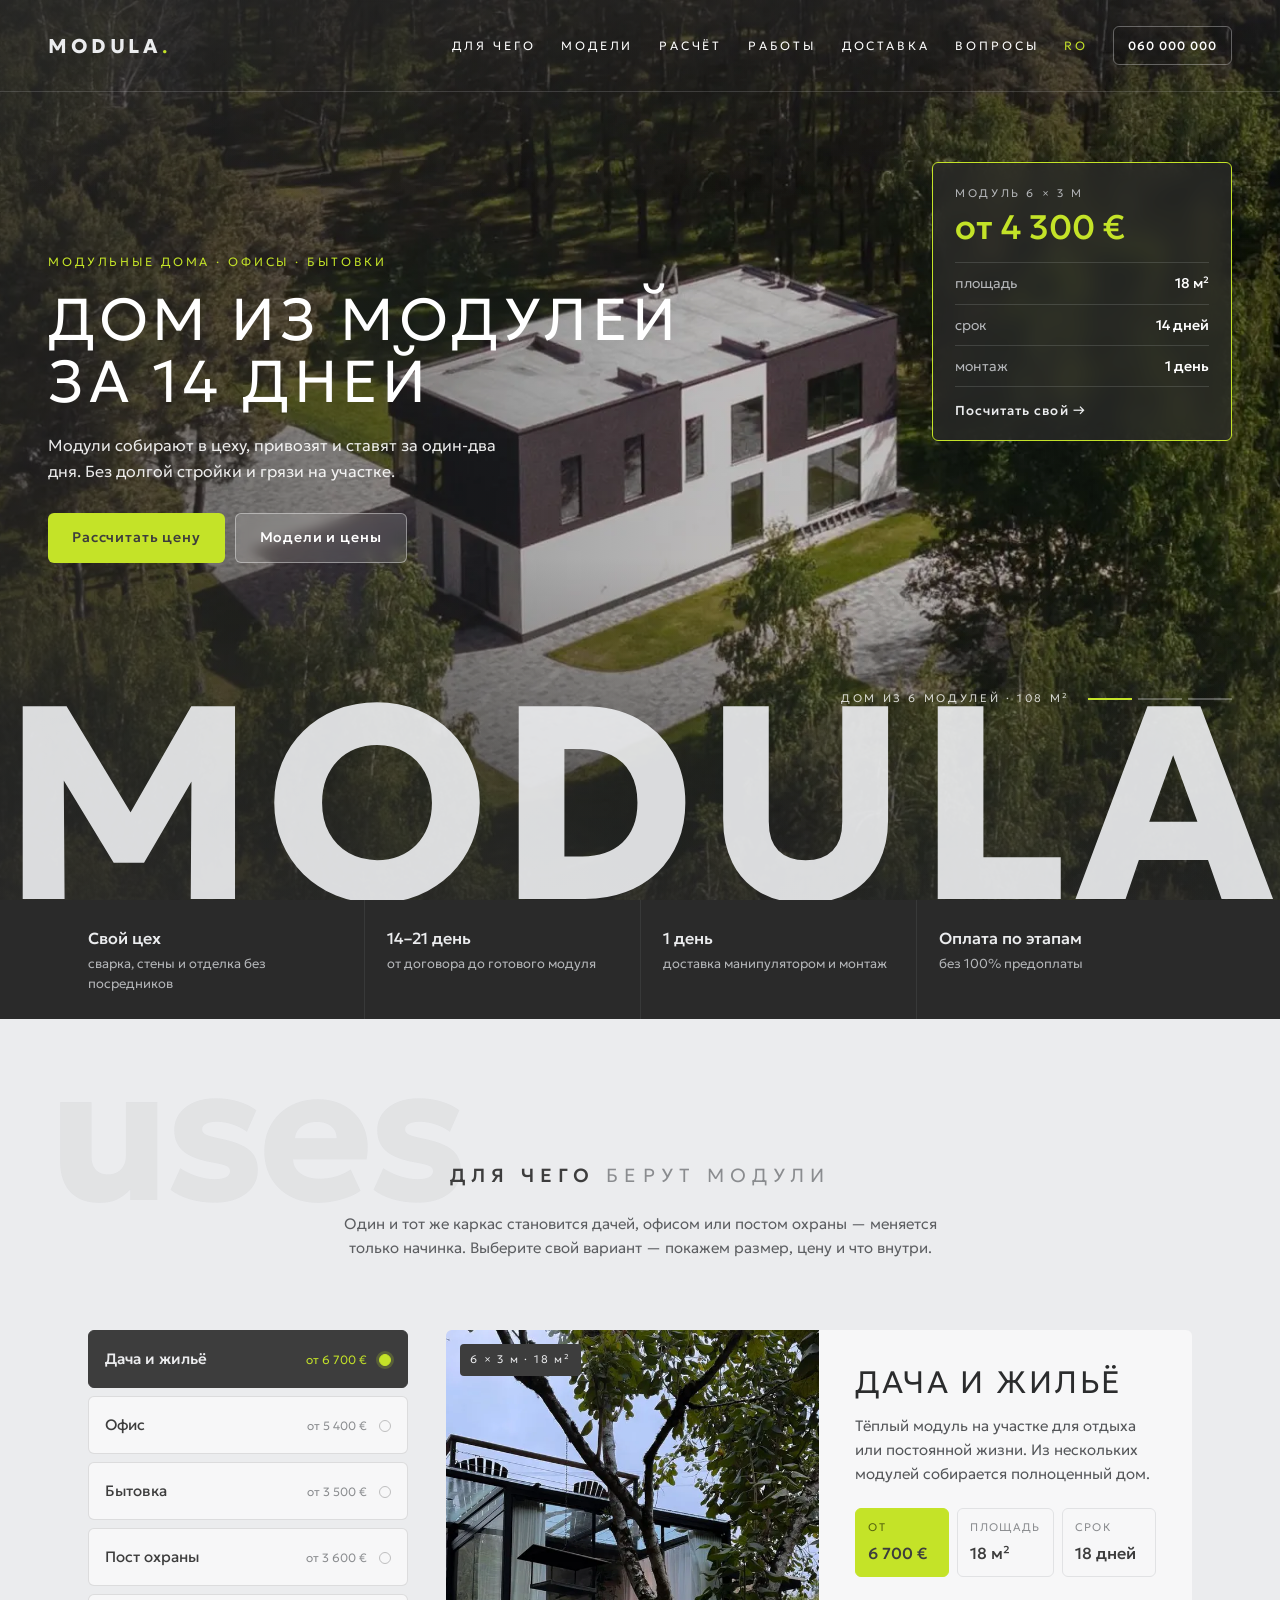
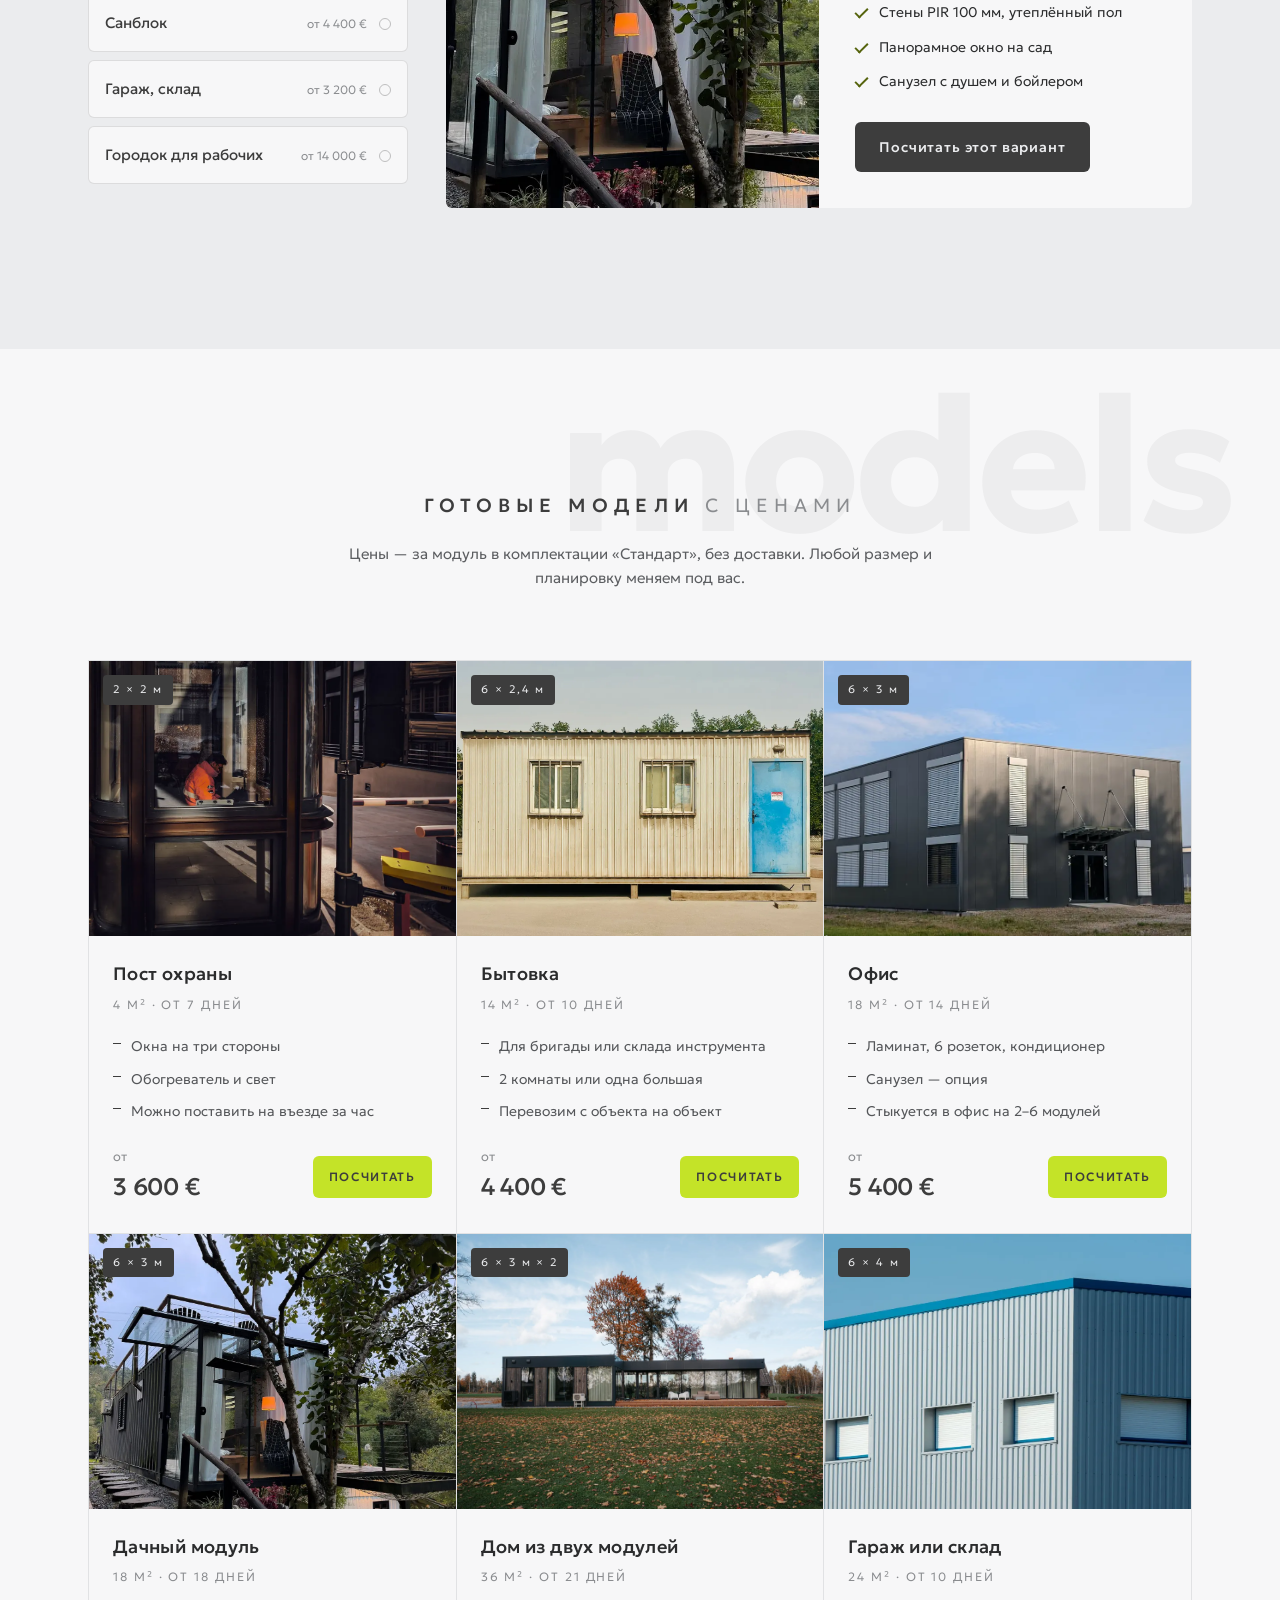
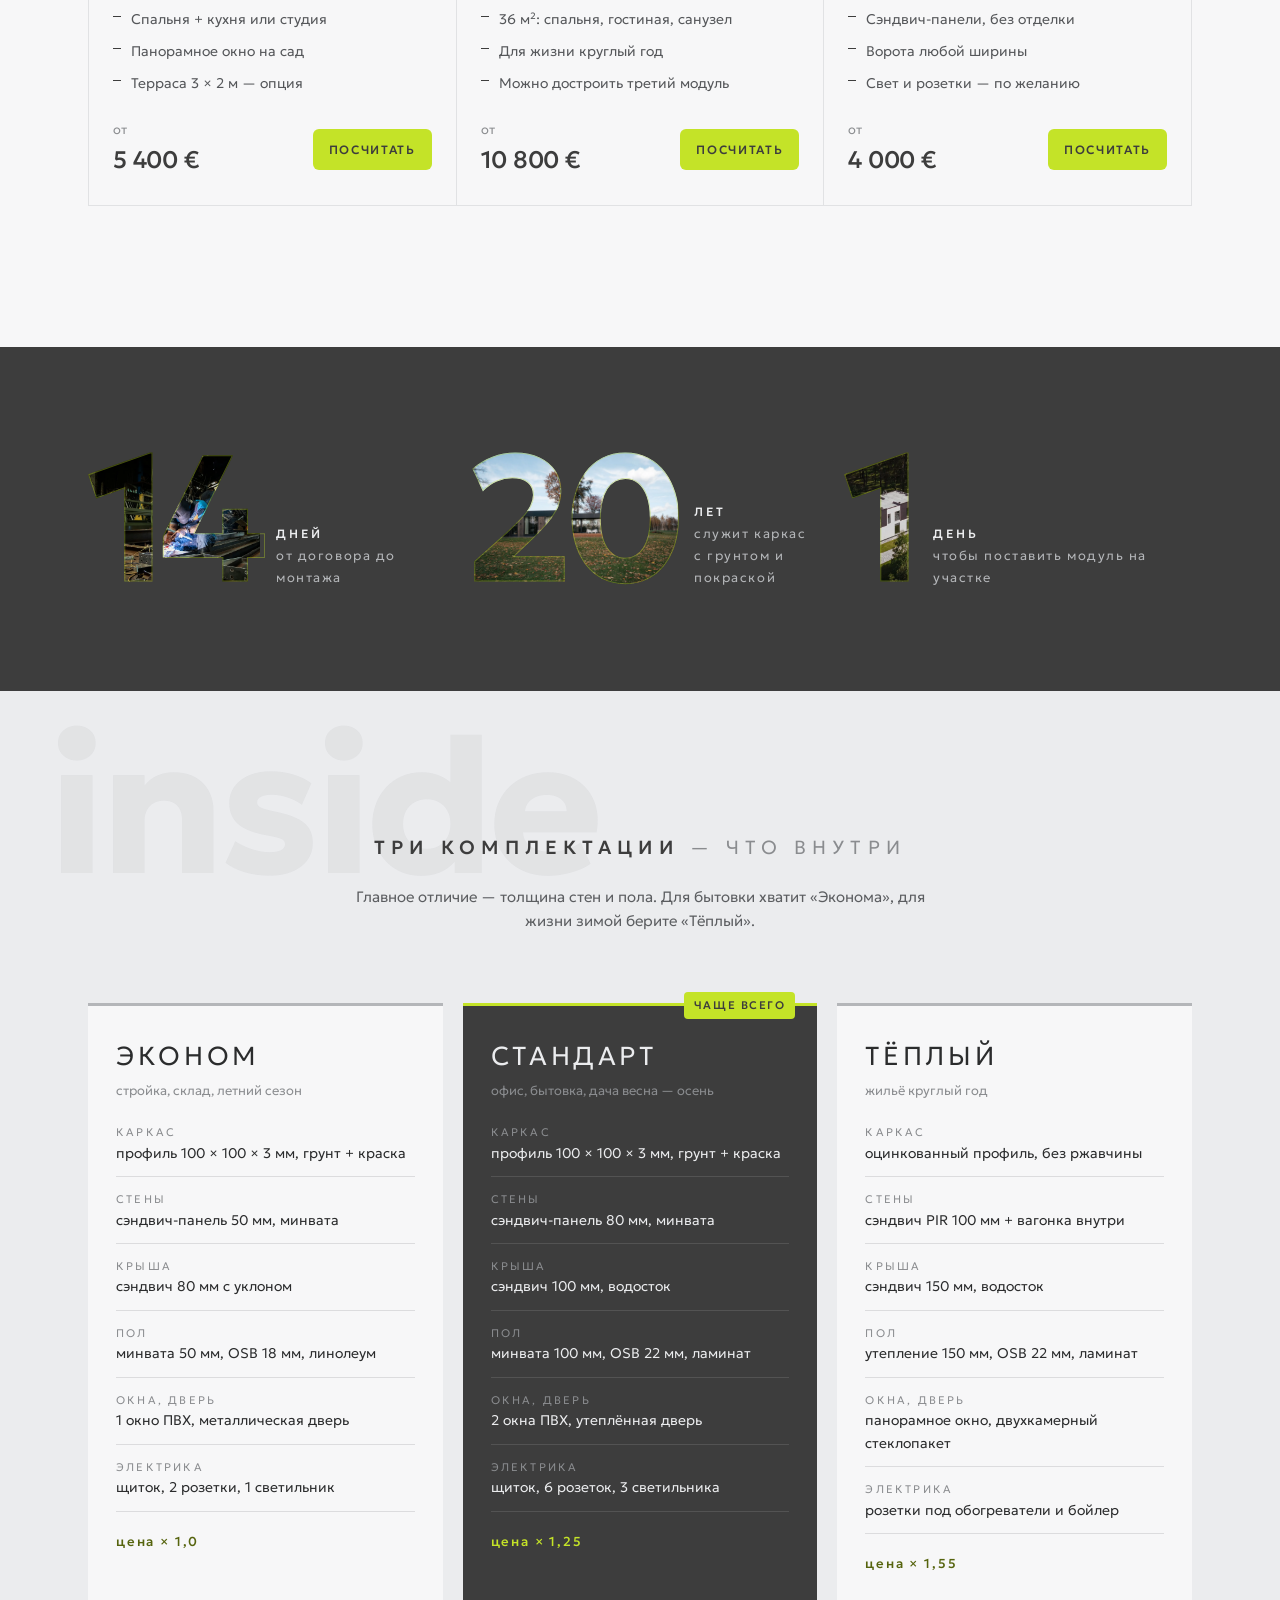
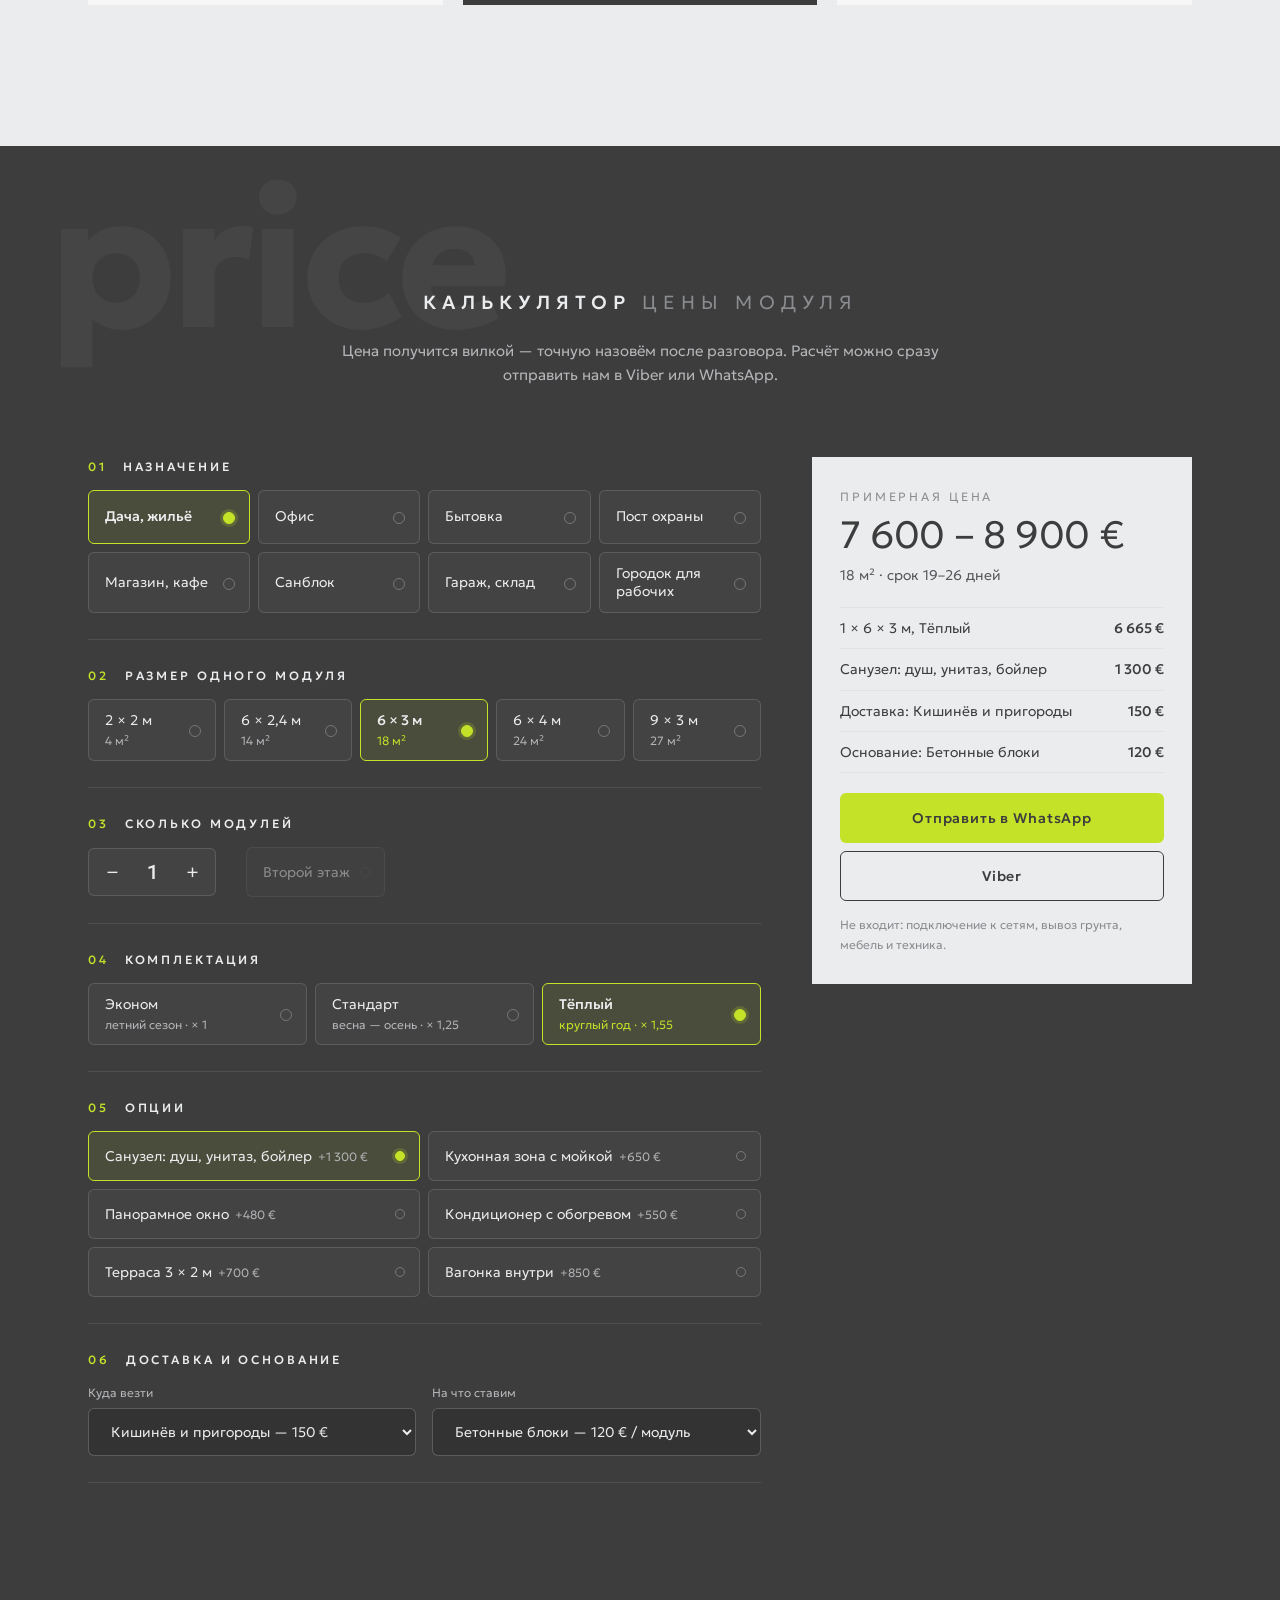
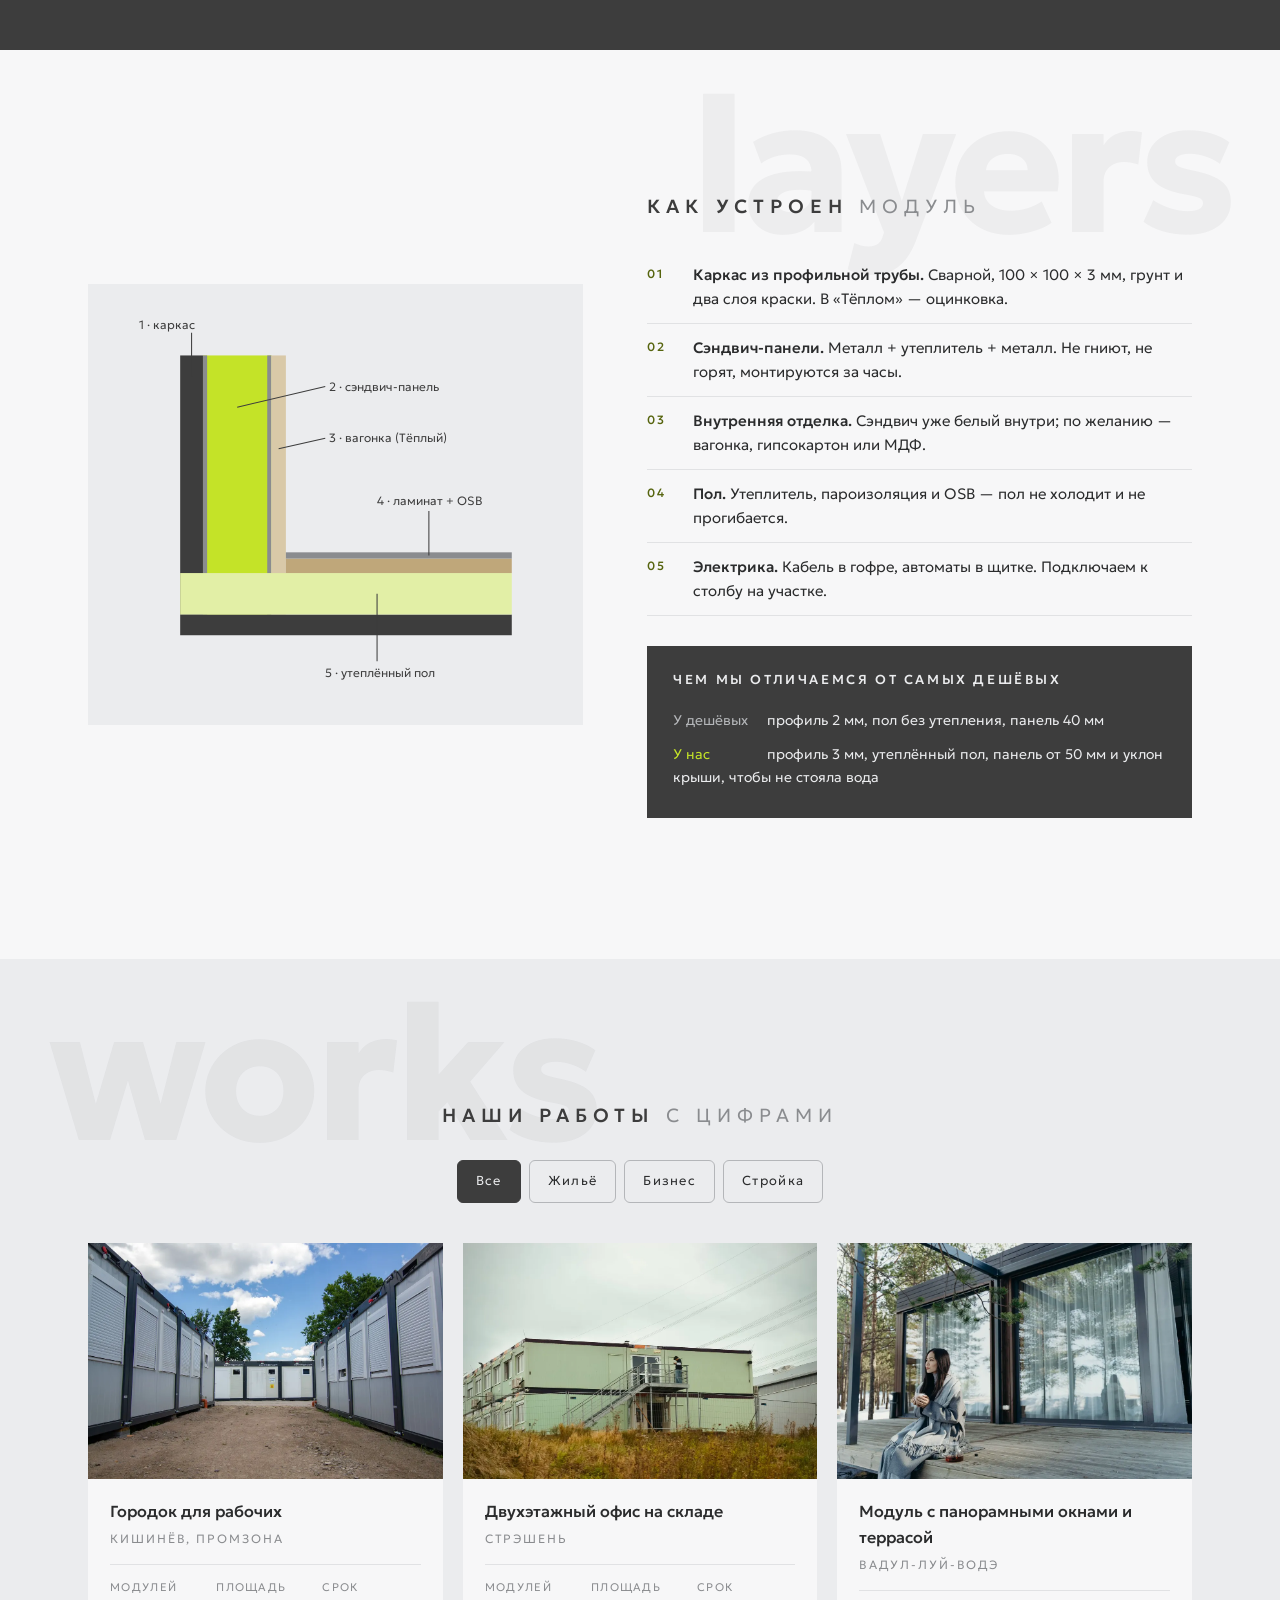
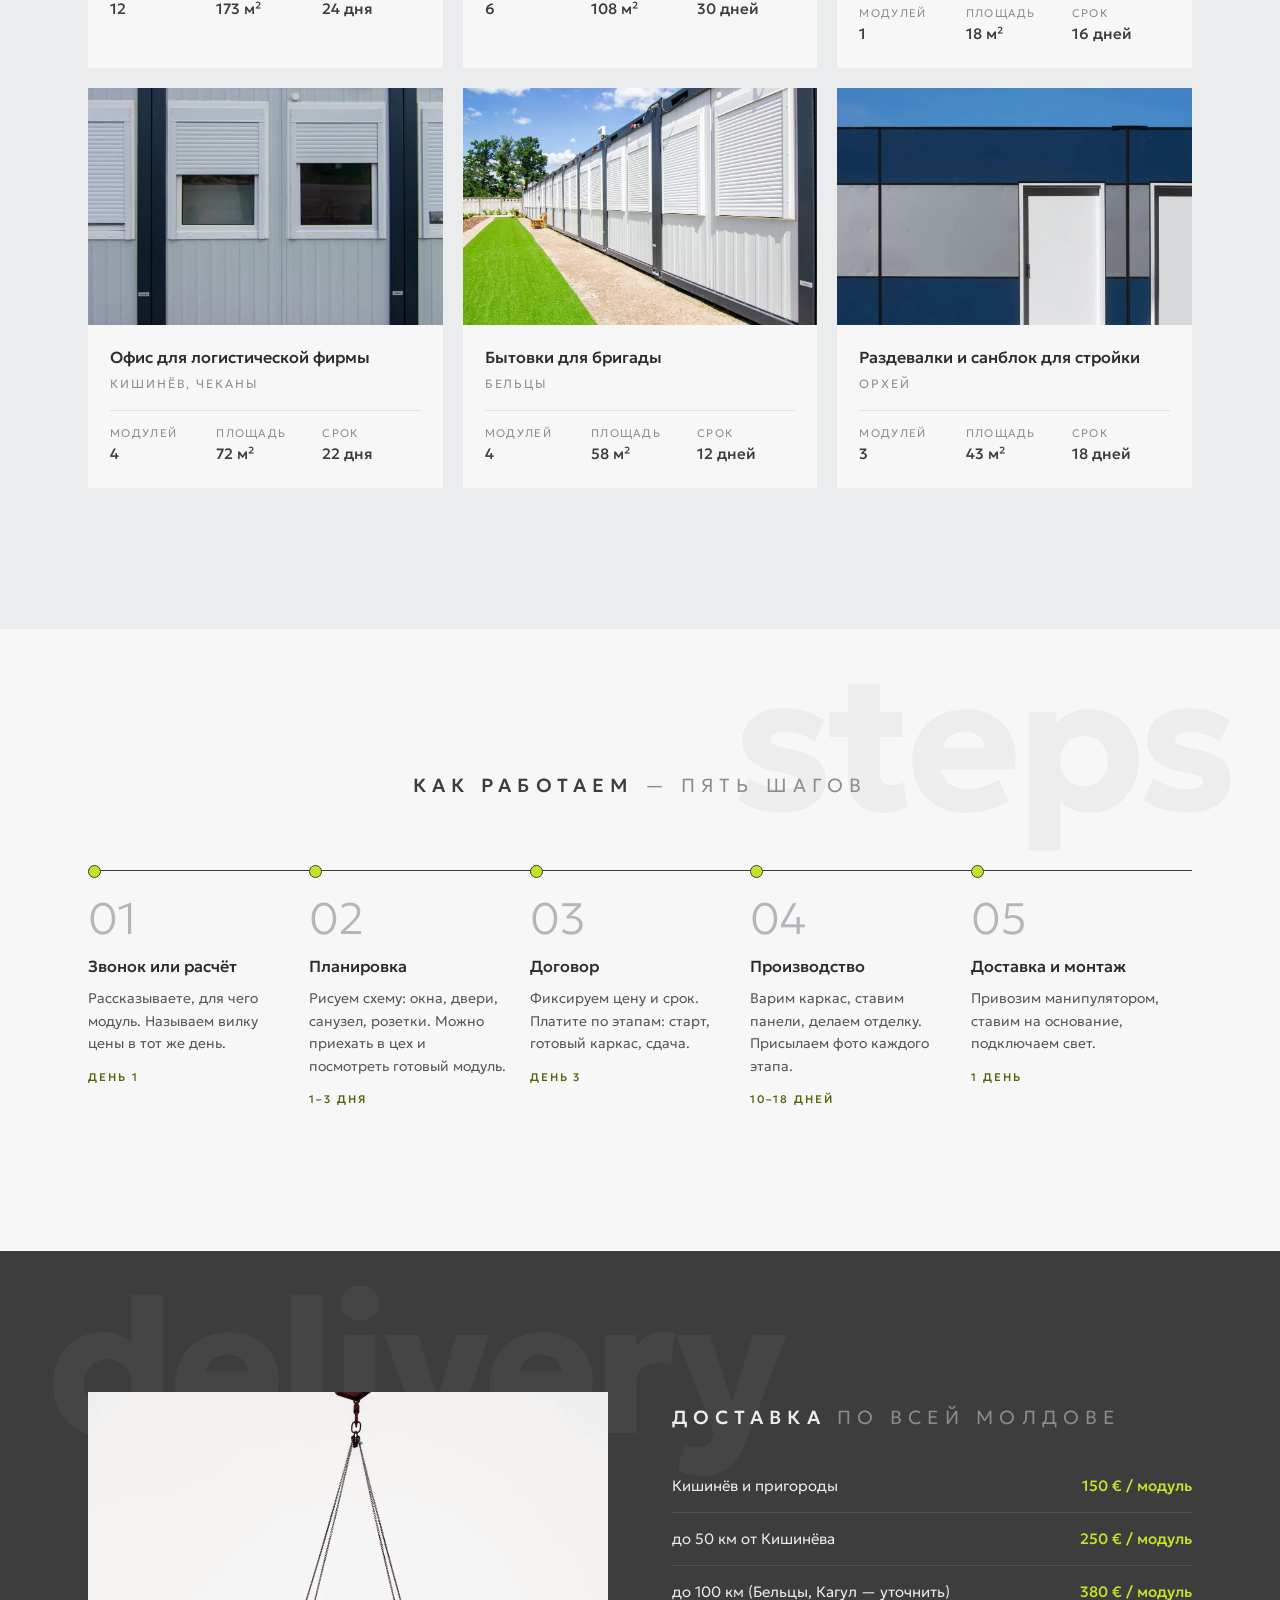
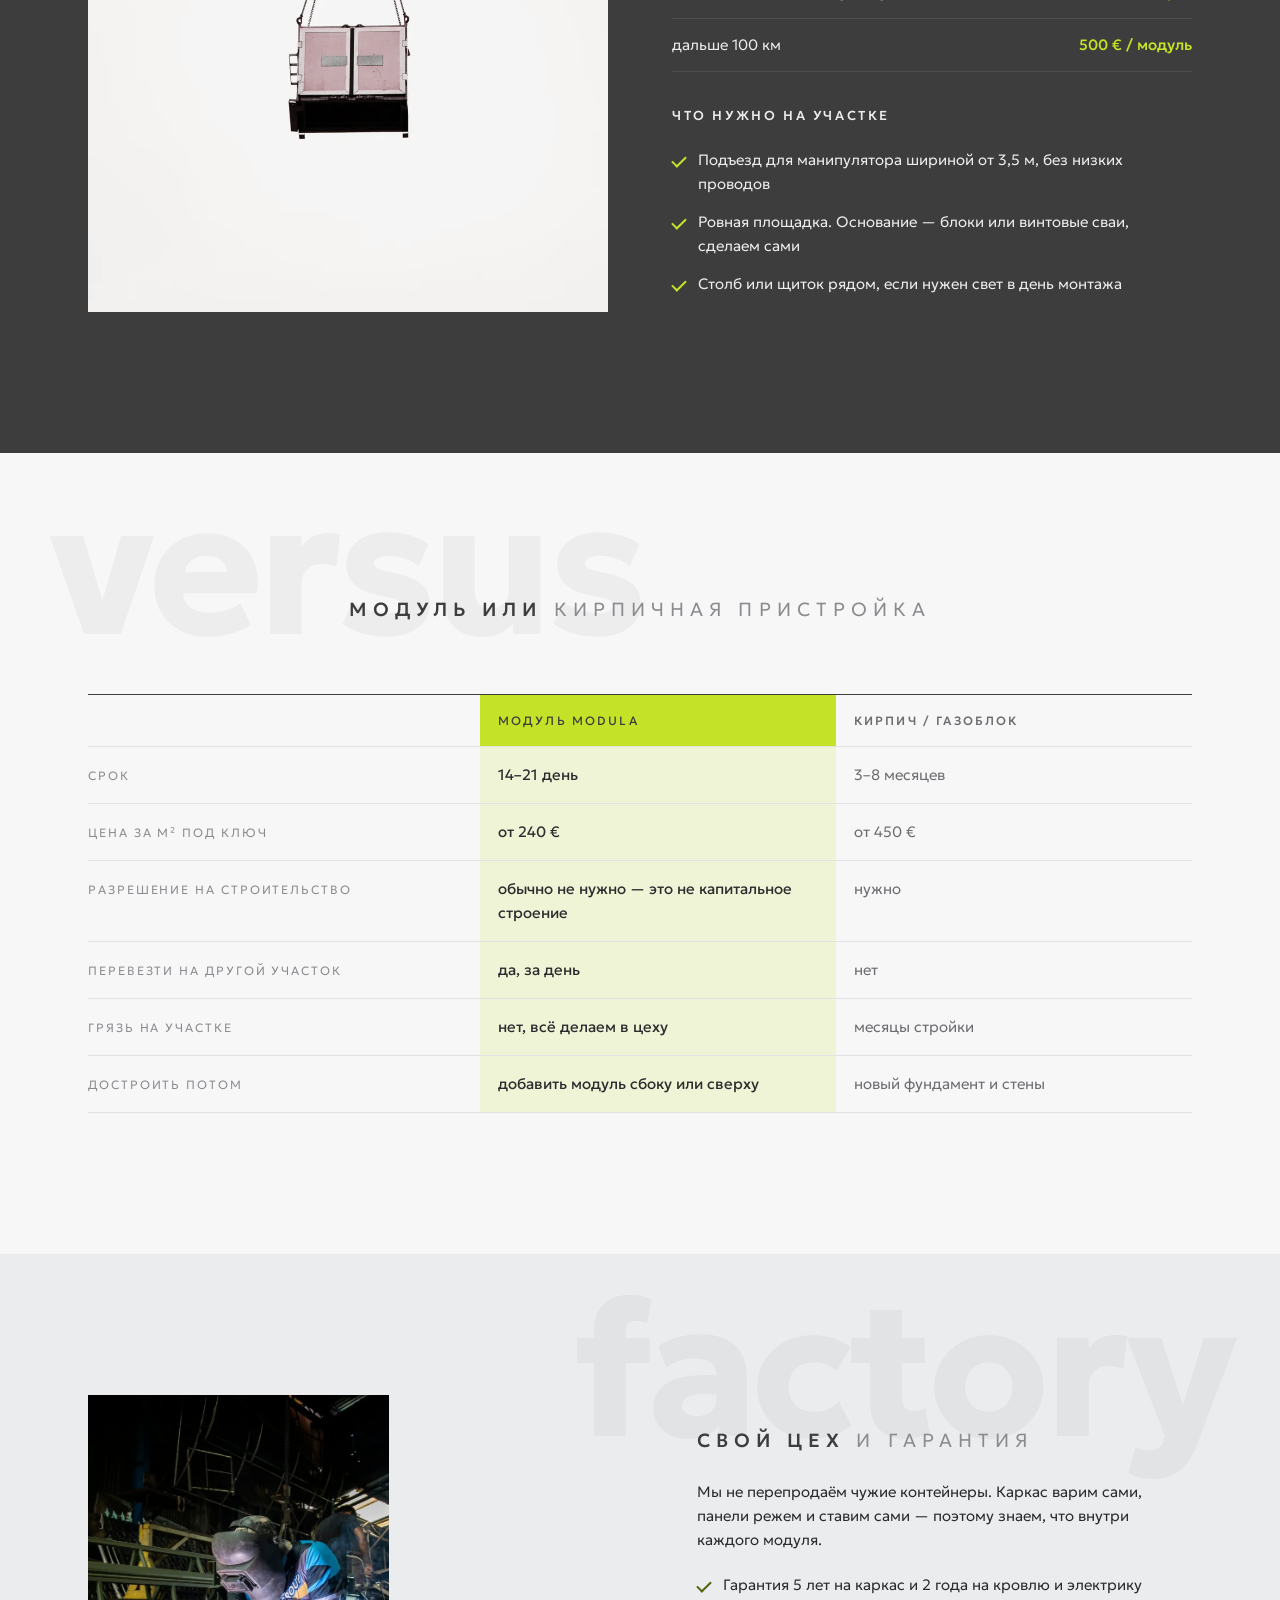
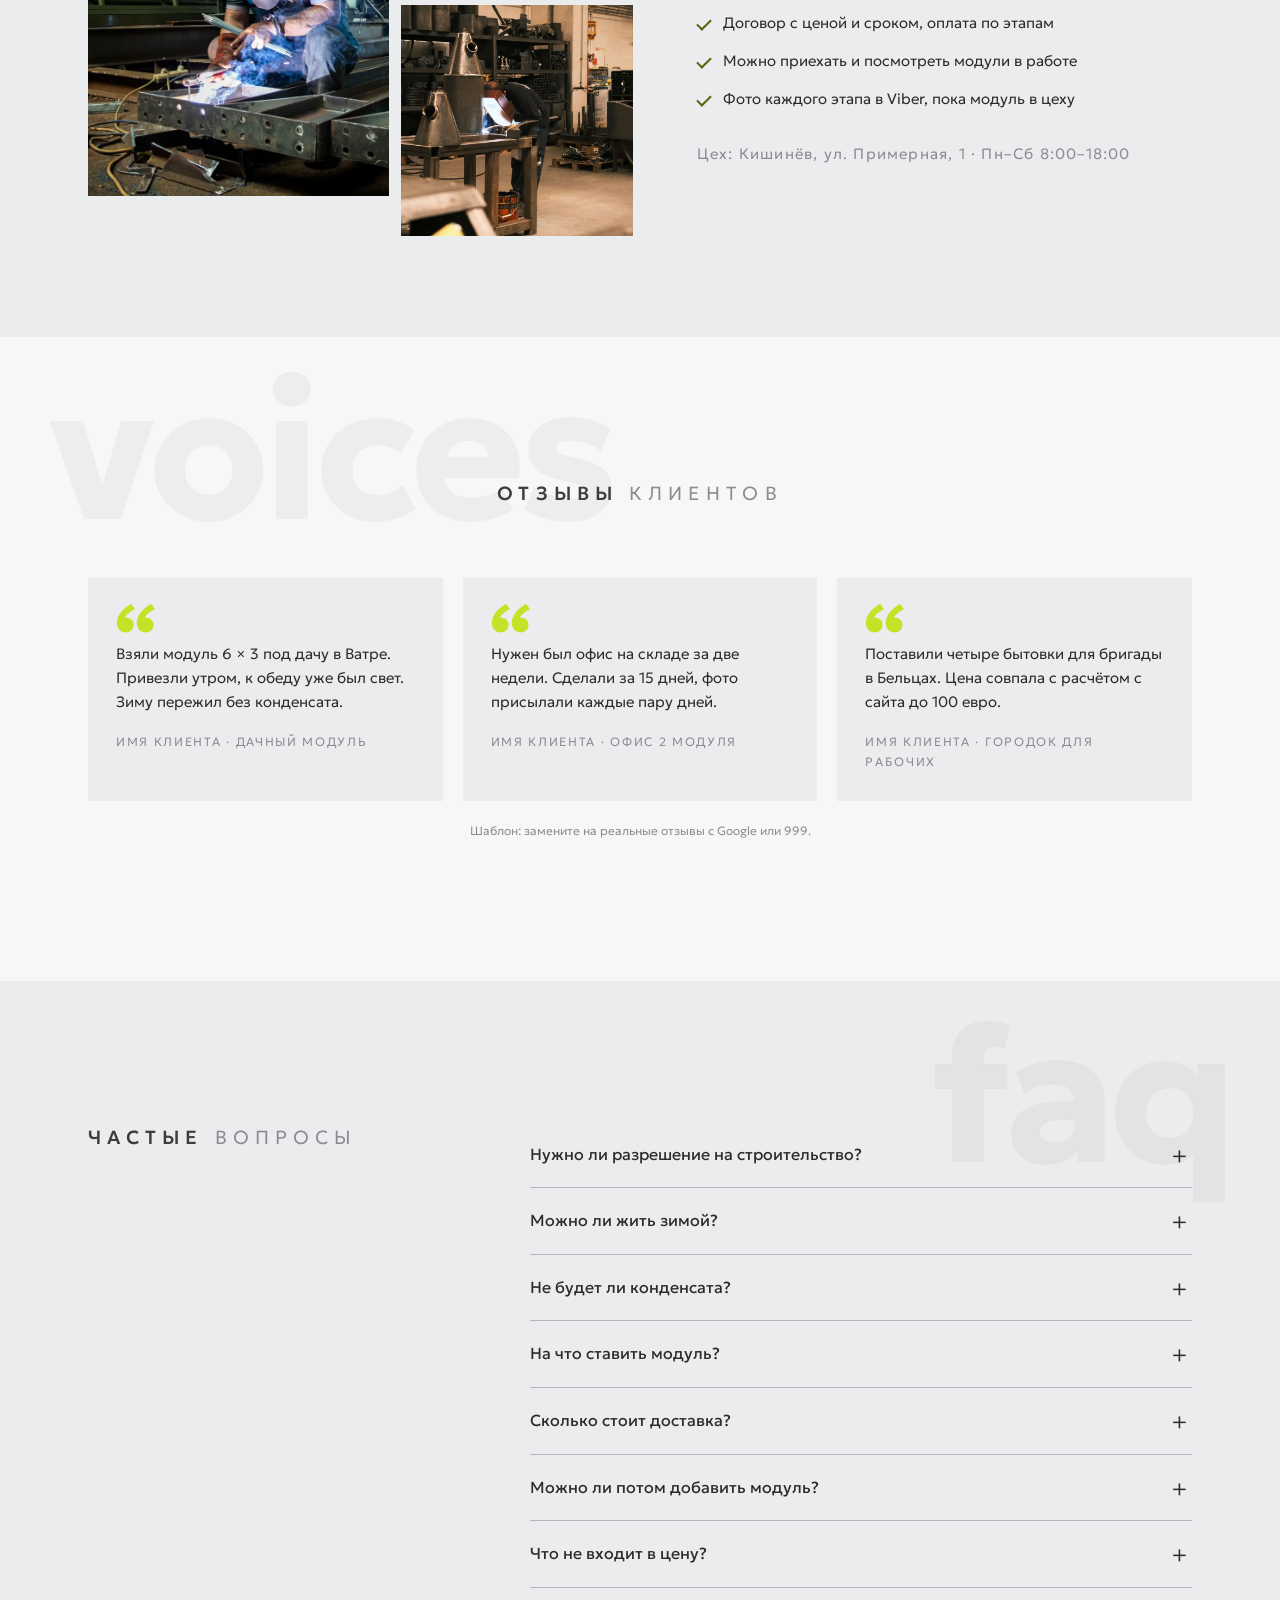
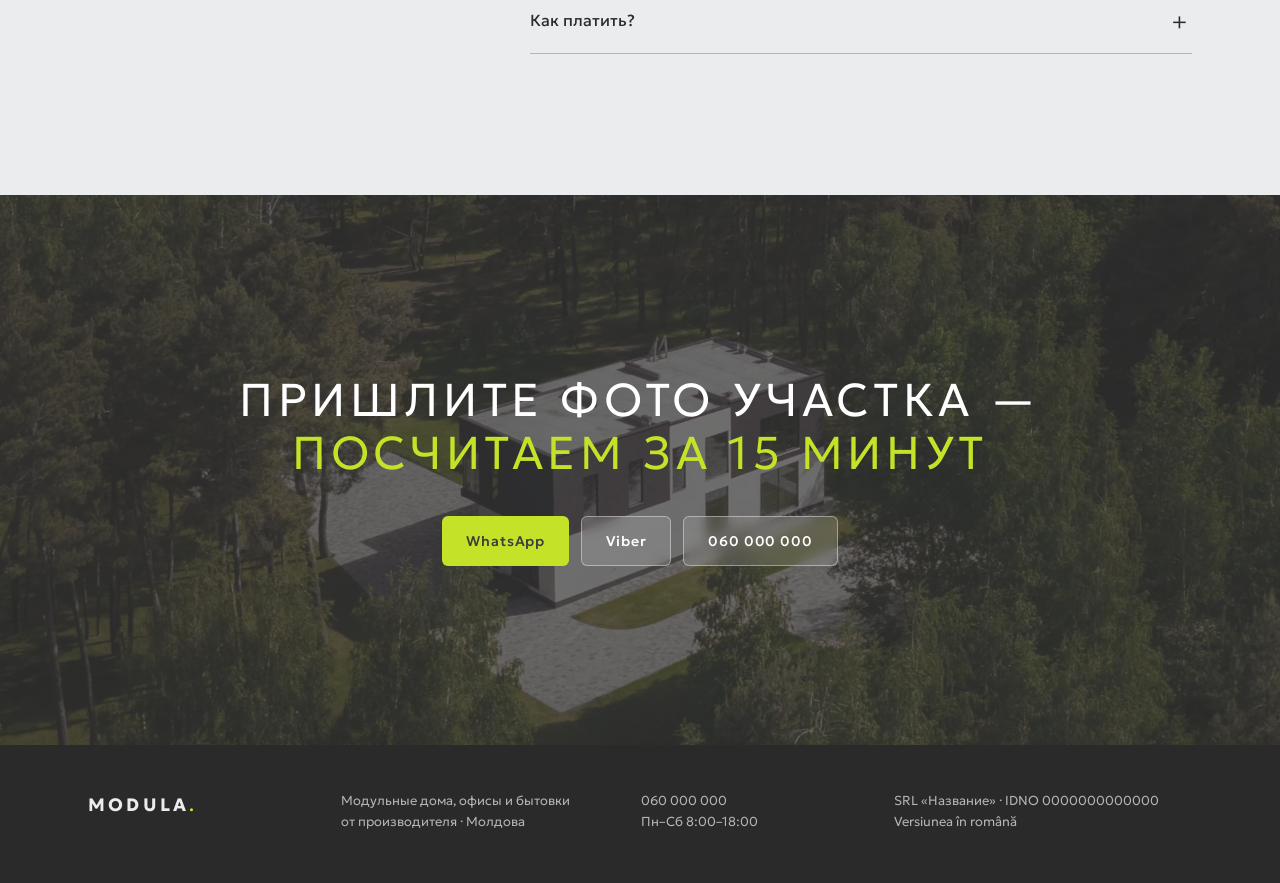
==== commit 078ecb25: "Add files via upload" ====
--- a/index.html
+++ b/index.html
@@ -1,488 +1,495 @@
-<!doctype html>
-<html lang="ru">
-<head>
-<meta charset="utf-8">
-<meta name="viewport" content="width=device-width, initial-scale=1">
-<title>MODULA — модульные дома, офисы и бытовки от производителя · 060 000 000</title>
-<meta name="description" content="Модульные дома, дачные модули, офисы, бытовки и посты охраны из своего цеха в Молдове. Модуль 18 м² от 4 300 €, срок 14 дней, доставка и монтаж за один день. Калькулятор цены онлайн.">
-<meta property="og:type" content="website">
-<meta property="og:title" content="MODULA — модульные дома и офисы от производителя">
-<meta property="og:description" content="Модуль 18 м² от 4 300 €. Свой цех, 14 дней, доставка по Молдове. Посчитайте цену онлайн.">
-<meta property="og:locale" content="ru_RU">
-<meta property="og:url" content="https://webonix-md.github.io/modula/">
-<meta property="og:image" content="https://webonix-md.github.io/modula/img/og/og-square-ru.jpg">
-<meta property="og:image:width" content="1200">
-<meta property="og:image:height" content="1200">
-<link rel="alternate" hreflang="ro" href="ro.html">
-<link rel="icon" href="favicon.svg" type="image/svg+xml">
-<link rel="preload" href="fonts/Geologica-Light.woff2" as="font" type="font/woff2" crossorigin>
-<link rel="stylesheet" href="style.css?v=8">
-</head>
-<body>
-
-<div class="vlines" aria-hidden="true"><i></i><i></i><i></i></div>
-
-<!-- ============ HERO ============ -->
-<header class="hero" id="top">
-  <aside class="hero__panel">
-    <a class="logo" href="#top" aria-label="MODULA — на главную">MODULA<b>.</b></a>
-    <div class="hero__metric">
-      <span class="hero__num" id="heroNum">108</span><sup id="heroUnit">м²</sup>
-      <span class="hero__cap" id="heroCap">дом из 6 модулей, 2 этажа</span>
-    </div>
-    <div class="hero__ctrl">
-      <button class="hero__arr" id="heroPrev" aria-label="Предыдущий слайд">←</button>
-      <span class="hero__count"><b id="heroIdx">01</b> / 03</span>
-      <button class="hero__arr" id="heroNext" aria-label="Следующий слайд">→</button>
-    </div>
-    <p class="hero__vert">свой цех · Молдова</p>
-    <ul class="hero__soc">
-      <li><a href="#" aria-label="Instagram">ig</a></li>
-      <li><a href="#" aria-label="Facebook">fb</a></li>
-      <li><a href="#" aria-label="TikTok">tt</a></li>
-    </ul>
-    <span class="ghost ghost--panel" aria-hidden="true">modula</span>
-  </aside>
-
-  <div class="hero__stage">
-    <div class="hero__slides">
-      <figure class="hero__slide is-on" data-num="108" data-unit="м²" data-cap="дом из 6 модулей, 2 этажа" data-t="Модуль для жизни" data-p="Дом из модулей вместо долгой стройки. Модули собирают в цеху, привозят и ставят за один-два дня.">
-        <img src="img/hero-1.webp" alt="Двухэтажный модульный дом среди соснового леса, вид сверху" fetchpriority="high">
-      </figure>
-      <figure class="hero__slide" data-num="72" data-unit="м²" data-cap="дом из четырёх модулей" data-t="Дом за месяц" data-p="Четыре модуля — спальни, кухня-гостиная и терраса во всю длину. Панорамные окна, жить можно круглый год.">
-        <img src="img/hero-2.webp" alt="Одноэтажный модульный дом с панорамным остеклением и террасой осенью" loading="lazy">
-      </figure>
-      <figure class="hero__slide" data-num="14" data-unit="дн." data-cap="от договора до монтажа" data-t="Своё производство" data-p="Каркас, стены и отделку делаем сами, без перекупщиков. Пришлём фото каждого этапа, пока модуль в цеху.">
-        <img src="img/hero-3.webp" alt="Модуль с панорамным остеклением вечером, внутри горит свет" loading="lazy">
-      </figure>
-    </div>
-
-    <nav class="nav" aria-label="Меню">
-      <a href="#uses">Для чего</a>
-      <a href="#models">Модели</a>
-      <a href="#calc">Расчёт</a>
-      <a href="#works">Работы</a>
-      <a href="#delivery">Доставка</a>
-      <a href="#faq">Вопросы</a>
-      <a class="nav__lang" href="ro.html" hreflang="ro">RO</a>
-      <a class="nav__tel" href="tel:+37360000000">060 000 000</a>
-    </nav>
-    <button class="burger" id="burger" aria-label="Открыть меню" aria-expanded="false"><i></i><i></i></button>
-
-    <div class="hero__text">
-      <p class="eyebrow">Модульные дома · офисы · бытовки</p>
-      <h1 class="hero__title" id="heroTitle">Модуль для жизни</h1>
-      <p class="hero__lead" id="heroLead">Дом из модулей вместо долгой стройки. Модули собирают в цеху, привозят и ставят за один-два дня.</p>
-      <div class="hero__btns">
-        <a class="btn btn--lime" href="#calc">Рассчитать цену</a>
-        <a class="btn btn--glass" href="#models">Модели и цены</a>
-      </div>
-    </div>
-  </div>
-</header>
-
-<!-- ============ FACTS ============ -->
-<section class="facts" aria-label="Коротко о нас">
-  <div class="wrap facts__row">
-    <p><b>Свой цех</b> сварка, стены и отделка без посредников</p>
-    <p><b>14–21 день</b> от договора до готового модуля</p>
-    <p><b>1 день</b> доставка манипулятором и монтаж</p>
-    <p><b>Оплата по этапам</b> без 100% предоплаты</p>
-  </div>
-</section>
-
-<!-- ============ USES (footage strip) ============ -->
-<section class="sec sec--ice" id="uses">
-  <span class="ghost" aria-hidden="true">uses</span>
-  <div class="wrap">
-    <h2 class="stitle">Для чего <span>берут модули</span></h2>
-    <p class="slead">Один и тот же каркас становится дачей, офисом или постом охраны — меняется только начинка. Нажмите на свой вариант, и калькулятор подставит размер.</p>
-  </div>
-  <div class="strip" id="strip">
-    <button class="strip__it" data-type="dacha"><img src="img/use-dacha.webp" alt="Стеклянный модуль на склоне среди деревьев" loading="lazy"><span class="strip__v">Дача и жильё</span><span class="strip__d">6 × 3 м · 18 м²</span></button>
-    <button class="strip__it" data-type="office"><img src="img/use-office.webp" alt="Тёмное двухэтажное модульное здание с рольставнями" loading="lazy"><span class="strip__v">Офис</span><span class="strip__d">6 × 3 м · 18 м²</span></button>
-    <button class="strip__it" data-type="bytovka"><img src="img/use-bytovka.webp" alt="Бытовка с синей дверью на опорах" loading="lazy"><span class="strip__v">Бытовка</span><span class="strip__d">6 × 2,4 м · 14 м²</span></button>
-    <button class="strip__it" data-type="post"><img src="img/use-post.webp" alt="Охранник в будке у въезда на территорию" loading="lazy"><span class="strip__v">Пост охраны</span><span class="strip__d">2 × 2 м · 4 м²</span></button>
-    <button class="strip__it" data-type="sanblok"><img src="img/use-sanblok.webp" alt="Серый технический модуль с вентиляционной дверью" loading="lazy"><span class="strip__v">Санблок</span><span class="strip__d">6 × 2,4 м · 14 м²</span></button>
-    <button class="strip__it" data-type="sklad"><img src="img/use-sklad.webp" alt="Здание из сэндвич-панелей с окнами" loading="lazy"><span class="strip__v">Гараж, склад</span><span class="strip__d">6 × 4 м · 24 м²</span></button>
-    <button class="strip__it" data-type="gorodok"><img src="img/use-gorodok.webp" alt="Ряд жилых модулей для рабочих" loading="lazy"><span class="strip__v">Городок для рабочих</span><span class="strip__d">от 4 модулей</span></button>
-  </div>
-</section>
-
-<!-- ============ MODELS ============ -->
-<section class="sec" id="models">
-  <span class="ghost ghost--r" aria-hidden="true">models</span>
-  <div class="wrap">
-    <h2 class="stitle">Готовые модели <span>с ценами</span></h2>
-    <p class="slead">Цены — за модуль в комплектации «Стандарт», без доставки. Любой размер и планировку меняем под вас.</p>
-    <div class="models" id="modelsGrid"></div>
-  </div>
-</section>
-
-<!-- ============ NUMBER ============ -->
-<section class="bignum" aria-label="Сроки">
-  <div class="wrap bignum__row">
-    <div class="bignum__it">
-      <span class="bignum__n" style="--img:url(img/shop-weld.webp)">14</span>
-      <p>дней<br><span>от договора до монтажа</span></p>
-    </div>
-    <div class="bignum__it">
-      <span class="bignum__n" style="--img:url(img/hero-2.webp)">20</span>
-      <p>лет<br><span>служит каркас с грунтом и покраской</span></p>
-    </div>
-    <div class="bignum__it">
-      <span class="bignum__n" style="--img:url(img/hero-1.webp)">1</span>
-      <p>день<br><span>чтобы поставить модуль на участке</span></p>
-    </div>
-  </div>
-</section>
-
-<!-- ============ KITS ============ -->
-<section class="sec sec--ice" id="kits">
-  <span class="ghost" aria-hidden="true">inside</span>
-  <div class="wrap">
-    <h2 class="stitle">Три комплектации <span>— что внутри</span></h2>
-    <p class="slead">Главное отличие — толщина стен и пола. Для бытовки хватит «Эконома», для жизни зимой берите «Тёплый».</p>
-    <div class="kits">
-      <article class="kit">
-        <h3>Эконом</h3><p class="kit__for">стройка, склад, летний сезон</p>
-        <dl>
-          <dt>Каркас</dt><dd>профиль 100 × 100 × 3 мм, грунт + краска</dd>
-          <dt>Стены</dt><dd>сэндвич-панель 50 мм, минвата</dd>
-          <dt>Крыша</dt><dd>сэндвич 80 мм с уклоном</dd>
-          <dt>Пол</dt><dd>минвата 50 мм, OSB 18 мм, линолеум</dd>
-          <dt>Окна, дверь</dt><dd>1 окно ПВХ, металлическая дверь</dd>
-          <dt>Электрика</dt><dd>щиток, 2 розетки, 1 светильник</dd>
-        </dl>
-        <p class="kit__k">цена × 1,0</p>
-      </article>
-      <article class="kit kit--on">
-        <span class="kit__tag">чаще всего</span>
-        <h3>Стандарт</h3><p class="kit__for">офис, бытовка, дача весна — осень</p>
-        <dl>
-          <dt>Каркас</dt><dd>профиль 100 × 100 × 3 мм, грунт + краска</dd>
-          <dt>Стены</dt><dd>сэндвич-панель 80 мм, минвата</dd>
-          <dt>Крыша</dt><dd>сэндвич 100 мм, водосток</dd>
-          <dt>Пол</dt><dd>минвата 100 мм, OSB 22 мм, ламинат</dd>
-          <dt>Окна, дверь</dt><dd>2 окна ПВХ, утеплённая дверь</dd>
-          <dt>Электрика</dt><dd>щиток, 6 розеток, 3 светильника</dd>
-        </dl>
-        <p class="kit__k">цена × 1,25</p>
-      </article>
-      <article class="kit">
-        <h3>Тёплый</h3><p class="kit__for">жильё круглый год</p>
-        <dl>
-          <dt>Каркас</dt><dd>оцинкованный профиль, без ржавчины</dd>
-          <dt>Стены</dt><dd>сэндвич PIR 100 мм + вагонка внутри</dd>
-          <dt>Крыша</dt><dd>сэндвич 150 мм, водосток</dd>
-          <dt>Пол</dt><dd>утепление 150 мм, OSB 22 мм, ламинат</dd>
-          <dt>Окна, дверь</dt><dd>панорамное окно, двухкамерный стеклопакет</dd>
-          <dt>Электрика</dt><dd>розетки под обогреватели и бойлер</dd>
-        </dl>
-        <p class="kit__k">цена × 1,55</p>
-      </article>
-    </div>
-  </div>
-</section>
-
-<!-- ============ CALC ============ -->
-<section class="sec sec--slag" id="calc">
-  <span class="ghost ghost--d" aria-hidden="true">price</span>
-  <div class="wrap">
-    <h2 class="stitle stitle--d">Калькулятор <span>цены модуля</span></h2>
-    <p class="slead slead--d">Цена получится вилкой — точную назовём после разговора. Расчёт можно сразу отправить нам в Viber или WhatsApp.</p>
-
-    <div class="calc">
-      <div class="calc__form">
-        <fieldset class="cf">
-          <legend><i>01</i> Назначение</legend>
-          <div class="chips" id="cType"></div>
-        </fieldset>
-        <fieldset class="cf">
-          <legend><i>02</i> Размер одного модуля</legend>
-          <div class="chips" id="cSize"></div>
-        </fieldset>
-        <fieldset class="cf cf--row">
-          <legend><i>03</i> Сколько модулей</legend>
-          <div class="stepper">
-            <button type="button" id="cMinus" aria-label="Меньше">−</button>
-            <output id="cCount">1</output>
-            <button type="button" id="cPlus" aria-label="Больше">+</button>
-          </div>
-          <label class="tog"><input type="checkbox" id="cFloor2"> <span>Второй этаж</span></label>
-        </fieldset>
-        <fieldset class="cf">
-          <legend><i>04</i> Комплектация</legend>
-          <div class="chips" id="cKit"></div>
-        </fieldset>
-        <fieldset class="cf">
-          <legend><i>05</i> Опции</legend>
-          <div class="checks" id="cOpts"></div>
-        </fieldset>
-        <fieldset class="cf cf--2">
-          <legend><i>06</i> Доставка и основание</legend>
-          <label class="sel"><span>Куда везти</span><select id="cZone"></select></label>
-          <label class="sel"><span>На что ставим</span><select id="cBase"></select></label>
-        </fieldset>
-      </div>
-
-      <aside class="calc__res" aria-live="polite">
-        <p class="res__cap">Примерная цена</p>
-        <p class="res__sum"><span id="rFrom">—</span> – <span id="rTo">—</span> €</p>
-        <p class="res__meta"><span id="rArea">18 м²</span> · срок <span id="rDays">14</span> дней</p>
-        <ul class="res__lines" id="rLines"></ul>
-        <div class="res__btns">
-          <a class="btn btn--lime" id="rWa" href="#" target="_blank" rel="noopener">Отправить в WhatsApp</a>
-          <a class="btn btn--line" id="rViber" href="#">Viber</a>
-        </div>
-        <p class="res__note">Не входит: подключение к сетям, вывоз грунта, мебель и техника.</p>
-      </aside>
-    </div>
-  </div>
-</section>
-
-<!-- ============ HOW IT'S BUILT ============ -->
-<section class="sec" id="build">
-  <span class="ghost ghost--r" aria-hidden="true">layers</span>
-  <div class="wrap build">
-    <div class="build__fig">
-      <svg viewBox="0 0 420 360" role="img" aria-labelledby="cutT">
-        <title id="cutT">Разрез стены и пола модуля</title>
-        <rect x="60" y="40" width="22" height="250" fill="#3D3D3D"/>
-        <rect x="82" y="40" width="66" height="250" fill="#C4E328"/>
-        <rect x="82" y="40" width="4" height="250" fill="#8A8C8F"/>
-        <rect x="144" y="40" width="4" height="250" fill="#8A8C8F"/>
-        <rect x="148" y="40" width="14" height="250" fill="#D9C9A8"/>
-        <rect x="60" y="290" width="320" height="20" fill="#3D3D3D"/>
-        <rect x="60" y="250" width="320" height="40" fill="#E2EFA6"/>
-        <rect x="162" y="236" width="218" height="14" fill="#BFA77A"/>
-        <rect x="162" y="230" width="218" height="6" fill="#8A8C8F"/>
-        <g font-family="Geologica, sans-serif" font-size="12" fill="#3D3D3D">
-          <line x1="71" y1="60" x2="71" y2="18" stroke="#3D3D3D"/><text x="20" y="14">1 · каркас</text>
-          <line x1="115" y1="90" x2="200" y2="70" stroke="#3D3D3D"/><text x="204" y="74">2 · сэндвич-панель</text>
-          <line x1="155" y1="130" x2="200" y2="120" stroke="#3D3D3D"/><text x="204" y="124">3 · вагонка (Тёплый)</text>
-          <line x1="300" y1="233" x2="300" y2="190" stroke="#3D3D3D"/><text x="250" y="184">4 · ламинат + OSB</text>
-          <line x1="250" y1="270" x2="250" y2="335" stroke="#3D3D3D"/><text x="200" y="350">5 · утеплённый пол</text>
-        </g>
-      </svg>
-    </div>
-    <div class="build__text">
-      <h2 class="stitle stitle--l">Как устроен <span>модуль</span></h2>
-      <ol class="layers">
-        <li><b>Каркас из профильной трубы.</b> Сварной, 100 × 100 × 3 мм, грунт и два слоя краски. В «Тёплом» — оцинковка.</li>
-        <li><b>Сэндвич-панели.</b> Металл + утеплитель + металл. Не гниют, не горят, монтируются за часы.</li>
-        <li><b>Внутренняя отделка.</b> Сэндвич уже белый внутри; по желанию — вагонка, гипсокартон или МДФ.</li>
-        <li><b>Пол.</b> Утеплитель, пароизоляция и OSB — пол не холодит и не прогибается.</li>
-        <li><b>Электрика.</b> Кабель в гофре, автоматы в щитке. Подключаем к столбу на участке.</li>
-      </ol>
-      <div class="vs">
-        <h3>Чем мы отличаемся от самых дешёвых</h3>
-        <ul>
-          <li><span>У дешёвых</span> профиль 2 мм, пол без утепления, панель 40 мм</li>
-          <li><span>У нас</span> профиль 3 мм, утеплённый пол, панель от 50 мм и уклон крыши, чтобы не стояла вода</li>
-        </ul>
-      </div>
-    </div>
-  </div>
-</section>
-
-<!-- ============ WORKS ============ -->
-<section class="sec sec--ice" id="works">
-  <span class="ghost" aria-hidden="true">works</span>
-  <div class="wrap">
-    <h2 class="stitle">Наши работы <span>с цифрами</span></h2>
-    <div class="filters" id="wFilters" role="tablist">
-      <button class="is-on" data-f="all">Все</button>
-      <button data-f="life">Жильё</button>
-      <button data-f="biz">Бизнес</button>
-      <button data-f="site">Стройка</button>
-    </div>
-    <div class="works" id="worksGrid"></div>
-  </div>
-</section>
-
-<!-- ============ STEPS ============ -->
-<section class="sec" id="steps">
-  <span class="ghost ghost--r" aria-hidden="true">steps</span>
-  <div class="wrap">
-    <h2 class="stitle">Как работаем <span>— пять шагов</span></h2>
-    <ol class="steps">
-      <li><i>01</i><h3>Звонок или расчёт</h3><p>Рассказываете, для чего модуль. Называем вилку цены в тот же день.</p><span>день 1</span></li>
-      <li><i>02</i><h3>Планировка</h3><p>Рисуем схему: окна, двери, санузел, розетки. Можно приехать в цех и посмотреть готовый модуль.</p><span>1–3 дня</span></li>
-      <li><i>03</i><h3>Договор</h3><p>Фиксируем цену и срок. Платите по этапам: старт, готовый каркас, сдача.</p><span>день 3</span></li>
-      <li><i>04</i><h3>Производство</h3><p>Варим каркас, ставим панели, делаем отделку. Присылаем фото каждого этапа.</p><span>10–18 дней</span></li>
-      <li><i>05</i><h3>Доставка и монтаж</h3><p>Привозим манипулятором, ставим на основание, подключаем свет.</p><span>1 день</span></li>
-    </ol>
-  </div>
-</section>
-
-<!-- ============ DELIVERY ============ -->
-<section class="sec sec--slag" id="delivery">
-  <span class="ghost ghost--d" aria-hidden="true">delivery</span>
-  <div class="wrap deliv">
-    <figure class="deliv__img"><img src="img/delivery.webp" alt="Модуль висит на стропах крана" loading="lazy"></figure>
-    <div class="deliv__text">
-      <h2 class="stitle stitle--d stitle--l">Доставка <span>по всей Молдове</span></h2>
-      <ul class="zones" id="zonesList"></ul>
-      <h3 class="deliv__h">Что нужно на участке</h3>
-      <ul class="ticks">
-        <li>Подъезд для манипулятора шириной от 3,5 м, без низких проводов</li>
-        <li>Ровная площадка. Основание — блоки или винтовые сваи, сделаем сами</li>
-        <li>Столб или щиток рядом, если нужен свет в день монтажа</li>
-      </ul>
-    </div>
-  </div>
-</section>
-
-<!-- ============ COMPARE ============ -->
-<section class="sec" id="compare">
-  <span class="ghost" aria-hidden="true">versus</span>
-  <div class="wrap">
-    <h2 class="stitle">Модуль или <span>кирпичная пристройка</span></h2>
-    <div class="cmp" role="table">
-      <div class="cmp__r cmp__h" role="row"><span role="columnheader"></span><span role="columnheader">Модуль MODULA</span><span role="columnheader">Кирпич / газоблок</span></div>
-      <div class="cmp__r" role="row"><span role="rowheader">Срок</span><span>14–21 день</span><span>3–8 месяцев</span></div>
-      <div class="cmp__r" role="row"><span role="rowheader">Цена за м² под ключ</span><span>от 240 €</span><span>от 450 €</span></div>
-      <div class="cmp__r" role="row"><span role="rowheader">Разрешение на строительство</span><span>обычно не нужно — это не капитальное строение</span><span>нужно</span></div>
-      <div class="cmp__r" role="row"><span role="rowheader">Перевезти на другой участок</span><span>да, за день</span><span>нет</span></div>
-      <div class="cmp__r" role="row"><span role="rowheader">Грязь на участке</span><span>нет, всё делаем в цеху</span><span>месяцы стройки</span></div>
-      <div class="cmp__r" role="row"><span role="rowheader">Достроить потом</span><span>добавить модуль сбоку или сверху</span><span>новый фундамент и стены</span></div>
-    </div>
-  </div>
-</section>
-
-<!-- ============ SHOP ============ -->
-<section class="sec sec--ice" id="shop">
-  <span class="ghost ghost--r" aria-hidden="true">factory</span>
-  <div class="wrap shop">
-    <div class="shop__imgs">
-      <img src="img/shop-weld.webp" alt="Сварщик варит каркас модуля в цеху" loading="lazy">
-      <img src="img/shop-hall.webp" alt="Цех металлоконструкций" loading="lazy">
-    </div>
-    <div class="shop__text">
-      <h2 class="stitle stitle--l">Свой цех <span>и гарантия</span></h2>
-      <p>Мы не перепродаём чужие контейнеры. Каркас варим сами, панели режем и ставим сами — поэтому знаем, что внутри каждого модуля.</p>
-      <ul class="ticks ticks--d">
-        <li>Гарантия 5 лет на каркас и 2 года на кровлю и электрику</li>
-        <li>Договор с ценой и сроком, оплата по этапам</li>
-        <li>Можно приехать и посмотреть модули в работе</li>
-        <li>Фото каждого этапа в Viber, пока модуль в цеху</li>
-      </ul>
-      <p class="shop__addr">Цех: Кишинёв, ул. Примерная, 1 · Пн–Сб 8:00–18:00</p>
-    </div>
-  </div>
-</section>
-
-<!-- ============ REVIEWS ============ -->
-<section class="sec" id="reviews">
-  <span class="ghost" aria-hidden="true">voices</span>
-  <div class="wrap">
-    <h2 class="stitle">Отзывы <span>клиентов</span></h2>
-    <div class="revs">
-      <blockquote class="rev"><p>Взяли модуль 6 × 3 под дачу в Ватре. Привезли утром, к обеду уже был свет. Зиму пережил без конденсата.</p><footer>Имя клиента · дачный модуль</footer></blockquote>
-      <blockquote class="rev"><p>Нужен был офис на складе за две недели. Сделали за 15 дней, фото присылали каждые пару дней.</p><footer>Имя клиента · офис 2 модуля</footer></blockquote>
-      <blockquote class="rev"><p>Поставили четыре бытовки для бригады в Бельцах. Цена совпала с расчётом с сайта до 100 евро.</p><footer>Имя клиента · городок для рабочих</footer></blockquote>
-    </div>
-    <p class="revs__note">Шаблон: замените на реальные отзывы с Google или 999.</p>
-  </div>
-</section>
-
-<!-- ============ FAQ ============ -->
-<section class="sec sec--ice" id="faq">
-  <span class="ghost ghost--r" aria-hidden="true">faq</span>
-  <div class="wrap faq">
-    <h2 class="stitle stitle--l">Частые <span>вопросы</span></h2>
-    <div class="faq__list">
-      <details><summary>Нужно ли разрешение на строительство?</summary><p>Модуль стоит на блоках или сваях, без капитального фундамента, и его можно перевезти. Обычно это не капитальное строение, и разрешение не нужно. Для жилого дома на постоянной основе уточните в примэрии вашего села — подскажем, что спросить.</p></details>
-      <details><summary>Можно ли жить зимой?</summary><p>Да, в комплектации «Тёплый»: стены 100 мм PIR, пол 150 мм, двухкамерные стеклопакеты. Модуль 18 м² отапливается одним масляным радиатором или кондиционером на обогрев.</p></details>
-      <details><summary>Не будет ли конденсата?</summary><p>Конденсат появляется, когда утеплён только потолок, а пол холодный. У нас утеплены все шесть сторон, пол с пароизоляцией, а на крыше уклон и водосток.</p></details>
-      <details><summary>На что ставить модуль?</summary><p>На бетонные блоки или винтовые сваи. Сваи нужны на склоне или мягком грунте. Основание можем сделать сами за день до доставки.</p></details>
-      <details><summary>Сколько стоит доставка?</summary><p>По Кишинёву и пригородам — 150 € за модуль, по стране — от 250 €. Цена включает манипулятор и установку на основание.</p></details>
-      <details><summary>Можно ли потом добавить модуль?</summary><p>Да. Модули стыкуются боками или ставятся друг на друга. Можно начать с одного и через год добавить второй.</p></details>
-      <details><summary>Что не входит в цену?</summary><p>Подключение к воде и канализации, вывоз грунта, мебель и техника. Если нужно, посчитаем отдельно.</p></details>
-      <details><summary>Как платить?</summary><p>По этапам: 30% при договоре, 40% когда готов каркас, 30% после монтажа. Для фирм — по счёту с НДС.</p></details>
-    </div>
-  </div>
-</section>
-
-<!-- ============ FINAL ============ -->
-<section class="final" id="contacts">
-  <img class="final__bg" src="img/hero-1.webp" alt="" loading="lazy">
-  <div class="wrap final__in">
-    <h2 class="final__t">Пришлите фото участка —<br><span>посчитаем за 15 минут</span></h2>
-    <div class="final__btns">
-      <a class="btn btn--lime" href="https://wa.me/37360000000?text=%D0%97%D0%B4%D1%80%D0%B0%D0%B2%D1%81%D1%82%D0%B2%D1%83%D0%B9%D1%82%D0%B5!%20%D0%A5%D0%BE%D1%87%D1%83%20%D0%BC%D0%BE%D0%B4%D1%83%D0%BB%D1%8C%2C%20%D0%BF%D1%80%D0%B8%D1%81%D1%8B%D0%BB%D0%B0%D1%8E%20%D1%84%D0%BE%D1%82%D0%BE%20%D1%83%D1%87%D0%B0%D1%81%D1%82%D0%BA%D0%B0." target="_blank" rel="noopener">WhatsApp</a>
-      <a class="btn btn--glass" href="viber://chat?number=%2B37360000000">Viber</a>
-      <a class="btn btn--glass" href="tel:+37360000000">060 000 000</a>
-    </div>
-  </div>
-</section>
-
-<footer class="foot">
-  <div class="wrap foot__row">
-    <a class="logo logo--foot" href="#top">MODULA<b>.</b></a>
-    <p>Модульные дома, офисы и бытовки<br>от производителя · Молдова</p>
-    <p><a href="tel:+37360000000">060 000 000</a><br>Пн–Сб 8:00–18:00</p>
-    <p>SRL «Название» · IDNO 0000000000000<br><a href="ro.html" hreflang="ro">Versiunea în română</a></p>
-  </div>
-</footer>
-
-<div class="mbar">
-  <a href="tel:+37360000000">Позвонить</a>
-  <a href="viber://chat?number=%2B37360000000">Viber</a>
-  <a class="mbar__calc" href="#calc">Расчёт</a>
-</div>
-
-<script type="application/json" id="calc-data">
-{
-  "phone": "37360000000",
-  "types": [
-    {"id":"dacha","t":"Дача, жильё","size":"6x3","kit":"warm","opts":["wc"]},
-    {"id":"office","t":"Офис","size":"6x3","kit":"std"},
-    {"id":"bytovka","t":"Бытовка","size":"6x24","kit":"eco"},
-    {"id":"post","t":"Пост охраны","size":"2x2","kit":"std"},
-    {"id":"shop","t":"Магазин, кафе","size":"6x3","kit":"std"},
-    {"id":"sanblok","t":"Санблок","size":"6x24","kit":"std"},
-    {"id":"sklad","t":"Гараж, склад","size":"6x4","kit":"eco"},
-    {"id":"gorodok","t":"Городок для рабочих","size":"6x24","kit":"eco","count":4}
-  ],
-  "sizes": [
-    {"id":"2x2","t":"2 × 2 м","m2":4,"price":2900},
-    {"id":"6x24","t":"6 × 2,4 м","m2":14.4,"price":3500},
-    {"id":"6x3","t":"6 × 3 м","m2":18,"price":4300},
-    {"id":"6x4","t":"6 × 4 м","m2":24,"price":3200,"note":"без окон и отделки, гараж/склад"},
-    {"id":"9x3","t":"9 × 3 м","m2":27,"price":6200}
-  ],
-  "kits": [
-    {"id":"eco","t":"Эконом","sub":"летний сезон","k":1,"days":0},
-    {"id":"std","t":"Стандарт","sub":"весна — осень","k":1.25,"days":2},
-    {"id":"warm","t":"Тёплый","sub":"круглый год","k":1.55,"days":5}
-  ],
-  "options": [
-    {"id":"wc","t":"Санузел: душ, унитаз, бойлер","p":1300,"per":"mod"},
-    {"id":"kitchen","t":"Кухонная зона с мойкой","p":650,"per":"once"},
-    {"id":"pano","t":"Панорамное окно","p":480,"per":"mod"},
-    {"id":"ac","t":"Кондиционер с обогревом","p":550,"per":"mod"},
-    {"id":"terrace","t":"Терраса 3 × 2 м","p":700,"per":"once"},
-    {"id":"wood","t":"Вагонка внутри","p":850,"per":"mod"}
-  ],
-  "floor2": {"p":900,"t":"Лестница и усиление для 2-го этажа"},
-  "zones": [
-    {"id":"chi","t":"Кишинёв и пригороды","p":150},
-    {"id":"50","t":"до 50 км от Кишинёва","p":250},
-    {"id":"100","t":"до 100 км (Бельцы, Кагул — уточнить)","p":380},
-    {"id":"far","t":"дальше 100 км","p":500},
-    {"id":"self","t":"самовывоз из цеха","p":0}
-  ],
-  "bases": [
-    {"id":"blocks","t":"Бетонные блоки","p":120},
-    {"id":"piles","t":"Винтовые сваи","p":360},
-    {"id":"own","t":"Своё основание","p":0}
-  ],
-  "spread": 0.08,
-  "baseDays": 14
-}
-</script>
-<script src="main.js?v=8"></script>
-</body>
-</html>
+<!doctype html>
+<html lang="ru">
+<head>
+<meta charset="utf-8">
+<meta name="viewport" content="width=device-width, initial-scale=1">
+<title>MODULA — модульные дома, офисы и бытовки от производителя · 060 000 000</title>
+<meta name="description" content="Модульные дома, дачные модули, офисы, бытовки и посты охраны из своего цеха в Молдове. Модуль 18 м² от 4 300 €, срок 14 дней, доставка и монтаж за один день. Калькулятор цены онлайн.">
+<meta property="og:type" content="website">
+<meta property="og:title" content="MODULA — модульные дома и офисы от производителя">
+<meta property="og:description" content="Модуль 18 м² от 4 300 €. Свой цех, 14 дней, доставка по Молдове. Посчитайте цену онлайн.">
+<meta property="og:locale" content="ru_RU">
+<meta property="og:url" content="https://webonix-md.github.io/modula/">
+<meta property="og:image" content="https://webonix-md.github.io/modula/img/og/og-square-ru.jpg">
+<meta property="og:image:width" content="1200">
+<meta property="og:image:height" content="1200">
+<link rel="alternate" hreflang="ro" href="ro.html">
+<link rel="icon" href="favicon.svg" type="image/svg+xml">
+<link rel="preload" href="fonts/Geologica-Light.woff2" as="font" type="font/woff2" crossorigin>
+<link rel="stylesheet" href="style.css?v=13">
+</head>
+<body>
+
+<!-- ============ HERO ============ -->
+<header class="hero" id="top">
+  <div class="hero__slides">
+    <figure class="hero__slide is-on" data-cap="дом из 6 модулей · 108 м²" data-t="Дом из модулей за 14 дней" data-p="Модули собирают в цеху, привозят и ставят за один-два дня. Без долгой стройки и грязи на участке.">
+      <img src="img/hero-1.webp" alt="Двухэтажный модульный дом среди соснового леса, вид сверху" fetchpriority="high">
+    </figure>
+    <figure class="hero__slide" data-cap="дом из 4 модулей · 72 м²" data-t="Жить можно круглый год" data-p="Четыре модуля — спальни, кухня-гостиная и терраса во всю длину. Утеплённые стены, пол и панорамные окна.">
+      <img src="img/hero-2.webp" alt="Одноэтажный модульный дом с панорамным остеклением и террасой осенью" loading="lazy">
+    </figure>
+    <figure class="hero__slide" data-cap="модуль 6 × 3 м · 18 м²" data-t="Своё производство" data-p="Каркас, стены и отделку делаем сами, без перекупщиков. Присылаем фото каждого этапа, пока модуль в цеху.">
+      <img src="img/hero-3.webp" alt="Модуль с панорамным остеклением вечером, внутри горит свет" loading="lazy">
+    </figure>
+  </div>
+
+  <div class="hero__top">
+    <a class="logo" href="#top" aria-label="MODULA — на главную">MODULA<b>.</b></a>
+    <nav class="nav" aria-label="Меню">
+      <a href="#uses">Для чего</a>
+      <a href="#models">Модели</a>
+      <a href="#calc">Расчёт</a>
+      <a href="#works">Работы</a>
+      <a href="#delivery">Доставка</a>
+      <a href="#faq">Вопросы</a>
+      <a class="nav__lang" href="ro.html" hreflang="ro">RO</a>
+      <a class="nav__tel" href="tel:+37360000000">060 000 000</a>
+    </nav>
+    <button class="burger" id="burger" aria-label="Открыть меню" aria-expanded="false"><i></i><i></i></button>
+  </div>
+
+  <div class="hero__body">
+    <div class="hero__text">
+      <p class="eyebrow">Модульные дома · офисы · бытовки</p>
+      <h1 class="hero__title" id="heroTitle">Дом из модулей за 14 дней</h1>
+      <p class="hero__lead" id="heroLead">Модули собирают в цеху, привозят и ставят за один-два дня. Без долгой стройки и грязи на участке.</p>
+      <div class="hero__btns">
+        <a class="btn btn--lime" href="#calc">Рассчитать цену</a>
+        <a class="btn btn--glass" href="#models">Модели и цены</a>
+      </div>
+    </div>
+
+    <aside class="hero__price">
+      <p class="hero__price-cap">Модуль 6 × 3 м</p>
+      <p class="hero__price-sum">от 4 300 €</p>
+      <ul>
+        <li><span>площадь</span><b>18 м²</b></li>
+        <li><span>срок</span><b>14 дней</b></li>
+        <li><span>монтаж</span><b>1 день</b></li>
+      </ul>
+      <a class="hero__price-go" href="#calc">Посчитать свой →</a>
+    </aside>
+  </div>
+
+  <div class="hero__dots">
+    <span class="hero__cap" id="heroCap">дом из 6 модулей · 108 м²</span>
+    <div class="hero__bars" role="tablist" aria-label="Слайды">
+      <button class="is-on" aria-label="Слайд 1"><i></i></button>
+      <button aria-label="Слайд 2"><i></i></button>
+      <button aria-label="Слайд 3"><i></i></button>
+    </div>
+  </div>
+
+  <p class="hero__word" aria-hidden="true">MODULA</p>
+</header>
+
+<!-- ============ FACTS ============ -->
+<section class="facts" aria-label="Коротко о нас">
+  <div class="wrap facts__row">
+    <p><b>Свой цех</b> сварка, стены и отделка без посредников</p>
+    <p><b>14–21 день</b> от договора до готового модуля</p>
+    <p><b>1 день</b> доставка манипулятором и монтаж</p>
+    <p><b>Оплата по этапам</b> без 100% предоплаты</p>
+  </div>
+</section>
+
+<!-- ============ USES (footage strip) ============ -->
+<section class="sec sec--ice" id="uses">
+  <span class="ghost" aria-hidden="true">uses</span>
+  <div class="wrap">
+    <h2 class="stitle">Для чего <span>берут модули</span></h2>
+    <p class="slead">Один и тот же каркас становится дачей, офисом или постом охраны — меняется только начинка. Выберите свой вариант — покажем размер, цену и что внутри.</p>
+  </div>
+  <div class="wrap uses">
+    <div class="uses__list" id="usesList" role="tablist" aria-label="Для чего модуль"></div>
+    <article class="uses__card" id="usesCard" aria-live="polite">
+      <div class="uses__img"><img id="uImg" src="img/use-dacha.webp" alt="" loading="lazy"><span class="uses__tag" id="uTag">6 × 3 м · 18 м²</span></div>
+      <div class="uses__body">
+        <h3 id="uTitle">Дача и жильё</h3>
+        <p id="uText"></p>
+        <ul class="uses__specs" id="uSpecs"></ul>
+        <ul class="uses__inc" id="uInc"></ul>
+        <button class="btn btn--dark" id="uGo" type="button">Посчитать этот вариант</button>
+      </div>
+    </article>
+  </div>
+</section>
+
+<!-- ============ MODELS ============ -->
+<section class="sec" id="models">
+  <span class="ghost ghost--r" aria-hidden="true">models</span>
+  <div class="wrap">
+    <h2 class="stitle">Готовые модели <span>с ценами</span></h2>
+    <p class="slead">Цены — за модуль в комплектации «Стандарт», без доставки. Любой размер и планировку меняем под вас.</p>
+    <div class="models" id="modelsGrid"></div>
+  </div>
+</section>
+
+<!-- ============ NUMBER ============ -->
+<section class="bignum" aria-label="Сроки">
+  <div class="wrap bignum__row">
+    <div class="bignum__it">
+      <span class="bignum__n" style="--img:url(img/shop-weld.webp)">14</span>
+      <p>дней<br><span>от договора до монтажа</span></p>
+    </div>
+    <div class="bignum__it">
+      <span class="bignum__n" style="--img:url(img/hero-2.webp)">20</span>
+      <p>лет<br><span>служит каркас с грунтом и покраской</span></p>
+    </div>
+    <div class="bignum__it">
+      <span class="bignum__n" style="--img:url(img/hero-1.webp)">1</span>
+      <p>день<br><span>чтобы поставить модуль на участке</span></p>
+    </div>
+  </div>
+</section>
+
+<!-- ============ KITS ============ -->
+<section class="sec sec--ice" id="kits">
+  <span class="ghost" aria-hidden="true">inside</span>
+  <div class="wrap">
+    <h2 class="stitle">Три комплектации <span>— что внутри</span></h2>
+    <p class="slead">Главное отличие — толщина стен и пола. Для бытовки хватит «Эконома», для жизни зимой берите «Тёплый».</p>
+    <div class="kits">
+      <article class="kit">
+        <h3>Эконом</h3><p class="kit__for">стройка, склад, летний сезон</p>
+        <dl>
+          <dt>Каркас</dt><dd>профиль 100 × 100 × 3 мм, грунт + краска</dd>
+          <dt>Стены</dt><dd>сэндвич-панель 50 мм, минвата</dd>
+          <dt>Крыша</dt><dd>сэндвич 80 мм с уклоном</dd>
+          <dt>Пол</dt><dd>минвата 50 мм, OSB 18 мм, линолеум</dd>
+          <dt>Окна, дверь</dt><dd>1 окно ПВХ, металлическая дверь</dd>
+          <dt>Электрика</dt><dd>щиток, 2 розетки, 1 светильник</dd>
+        </dl>
+        <p class="kit__k">цена × 1,0</p>
+      </article>
+      <article class="kit kit--on">
+        <span class="kit__tag">чаще всего</span>
+        <h3>Стандарт</h3><p class="kit__for">офис, бытовка, дача весна — осень</p>
+        <dl>
+          <dt>Каркас</dt><dd>профиль 100 × 100 × 3 мм, грунт + краска</dd>
+          <dt>Стены</dt><dd>сэндвич-панель 80 мм, минвата</dd>
+          <dt>Крыша</dt><dd>сэндвич 100 мм, водосток</dd>
+          <dt>Пол</dt><dd>минвата 100 мм, OSB 22 мм, ламинат</dd>
+          <dt>Окна, дверь</dt><dd>2 окна ПВХ, утеплённая дверь</dd>
+          <dt>Электрика</dt><dd>щиток, 6 розеток, 3 светильника</dd>
+        </dl>
+        <p class="kit__k">цена × 1,25</p>
+      </article>
+      <article class="kit">
+        <h3>Тёплый</h3><p class="kit__for">жильё круглый год</p>
+        <dl>
+          <dt>Каркас</dt><dd>оцинкованный профиль, без ржавчины</dd>
+          <dt>Стены</dt><dd>сэндвич PIR 100 мм + вагонка внутри</dd>
+          <dt>Крыша</dt><dd>сэндвич 150 мм, водосток</dd>
+          <dt>Пол</dt><dd>утепление 150 мм, OSB 22 мм, ламинат</dd>
+          <dt>Окна, дверь</dt><dd>панорамное окно, двухкамерный стеклопакет</dd>
+          <dt>Электрика</dt><dd>розетки под обогреватели и бойлер</dd>
+        </dl>
+        <p class="kit__k">цена × 1,55</p>
+      </article>
+    </div>
+  </div>
+</section>
+
+<!-- ============ CALC ============ -->
+<section class="sec sec--slag" id="calc">
+  <span class="ghost ghost--d" aria-hidden="true">price</span>
+  <div class="wrap">
+    <h2 class="stitle stitle--d">Калькулятор <span>цены модуля</span></h2>
+    <p class="slead slead--d">Цена получится вилкой — точную назовём после разговора. Расчёт можно сразу отправить нам в Viber или WhatsApp.</p>
+
+    <div class="calc">
+      <div class="calc__form">
+        <fieldset class="cf">
+          <legend><i>01</i> Назначение</legend>
+          <div class="chips" id="cType"></div>
+        </fieldset>
+        <fieldset class="cf">
+          <legend><i>02</i> Размер одного модуля</legend>
+          <div class="chips" id="cSize"></div>
+        </fieldset>
+        <fieldset class="cf cf--row">
+          <legend><i>03</i> Сколько модулей</legend>
+          <div class="stepper">
+            <button type="button" id="cMinus" aria-label="Меньше">−</button>
+            <output id="cCount">1</output>
+            <button type="button" id="cPlus" aria-label="Больше">+</button>
+          </div>
+          <label class="tog"><input type="checkbox" id="cFloor2"> <span>Второй этаж</span></label>
+        </fieldset>
+        <fieldset class="cf">
+          <legend><i>04</i> Комплектация</legend>
+          <div class="chips" id="cKit"></div>
+        </fieldset>
+        <fieldset class="cf">
+          <legend><i>05</i> Опции</legend>
+          <div class="checks" id="cOpts"></div>
+        </fieldset>
+        <fieldset class="cf cf--2">
+          <legend><i>06</i> Доставка и основание</legend>
+          <label class="sel"><span>Куда везти</span><select id="cZone"></select></label>
+          <label class="sel"><span>На что ставим</span><select id="cBase"></select></label>
+        </fieldset>
+      </div>
+
+      <aside class="calc__res" aria-live="polite">
+        <p class="res__cap">Примерная цена</p>
+        <p class="res__sum"><span id="rFrom">—</span> – <span id="rTo">—</span> €</p>
+        <p class="res__meta"><span id="rArea">18 м²</span> · срок <span id="rDays">14</span> дней</p>
+        <ul class="res__lines" id="rLines"></ul>
+        <div class="res__btns">
+          <a class="btn btn--lime" id="rWa" href="#" target="_blank" rel="noopener">Отправить в WhatsApp</a>
+          <a class="btn btn--line" id="rViber" href="#">Viber</a>
+        </div>
+        <p class="res__note">Не входит: подключение к сетям, вывоз грунта, мебель и техника.</p>
+      </aside>
+    </div>
+  </div>
+</section>
+
+<!-- ============ HOW IT'S BUILT ============ -->
+<section class="sec" id="build">
+  <span class="ghost ghost--r" aria-hidden="true">layers</span>
+  <div class="wrap build">
+    <div class="build__fig">
+      <svg viewBox="0 0 420 360" role="img" aria-labelledby="cutT">
+        <title id="cutT">Разрез стены и пола модуля</title>
+        <rect x="60" y="40" width="22" height="250" fill="#3D3D3D"/>
+        <rect x="82" y="40" width="66" height="250" fill="#C4E328"/>
+        <rect x="82" y="40" width="4" height="250" fill="#8A8C8F"/>
+        <rect x="144" y="40" width="4" height="250" fill="#8A8C8F"/>
+        <rect x="148" y="40" width="14" height="250" fill="#D9C9A8"/>
+        <rect x="60" y="290" width="320" height="20" fill="#3D3D3D"/>
+        <rect x="60" y="250" width="320" height="40" fill="#E2EFA6"/>
+        <rect x="162" y="236" width="218" height="14" fill="#BFA77A"/>
+        <rect x="162" y="230" width="218" height="6" fill="#8A8C8F"/>
+        <g font-family="Geologica, sans-serif" font-size="12" fill="#3D3D3D">
+          <line x1="71" y1="60" x2="71" y2="18" stroke="#3D3D3D"/><text x="20" y="14">1 · каркас</text>
+          <line x1="115" y1="90" x2="200" y2="70" stroke="#3D3D3D"/><text x="204" y="74">2 · сэндвич-панель</text>
+          <line x1="155" y1="130" x2="200" y2="120" stroke="#3D3D3D"/><text x="204" y="124">3 · вагонка (Тёплый)</text>
+          <line x1="300" y1="233" x2="300" y2="190" stroke="#3D3D3D"/><text x="250" y="184">4 · ламинат + OSB</text>
+          <line x1="250" y1="270" x2="250" y2="335" stroke="#3D3D3D"/><text x="200" y="350">5 · утеплённый пол</text>
+        </g>
+      </svg>
+    </div>
+    <div class="build__text">
+      <h2 class="stitle stitle--l">Как устроен <span>модуль</span></h2>
+      <ol class="layers">
+        <li><b>Каркас из профильной трубы.</b> Сварной, 100 × 100 × 3 мм, грунт и два слоя краски. В «Тёплом» — оцинковка.</li>
+        <li><b>Сэндвич-панели.</b> Металл + утеплитель + металл. Не гниют, не горят, монтируются за часы.</li>
+        <li><b>Внутренняя отделка.</b> Сэндвич уже белый внутри; по желанию — вагонка, гипсокартон или МДФ.</li>
+        <li><b>Пол.</b> Утеплитель, пароизоляция и OSB — пол не холодит и не прогибается.</li>
+        <li><b>Электрика.</b> Кабель в гофре, автоматы в щитке. Подключаем к столбу на участке.</li>
+      </ol>
+      <div class="vs">
+        <h3>Чем мы отличаемся от самых дешёвых</h3>
+        <ul>
+          <li><span>У дешёвых</span> профиль 2 мм, пол без утепления, панель 40 мм</li>
+          <li><span>У нас</span> профиль 3 мм, утеплённый пол, панель от 50 мм и уклон крыши, чтобы не стояла вода</li>
+        </ul>
+      </div>
+    </div>
+  </div>
+</section>
+
+<!-- ============ WORKS ============ -->
+<section class="sec sec--ice" id="works">
+  <span class="ghost" aria-hidden="true">works</span>
+  <div class="wrap">
+    <h2 class="stitle">Наши работы <span>с цифрами</span></h2>
+    <div class="filters" id="wFilters" role="tablist">
+      <button class="is-on" data-f="all">Все</button>
+      <button data-f="life">Жильё</button>
+      <button data-f="biz">Бизнес</button>
+      <button data-f="site">Стройка</button>
+    </div>
+    <div class="works" id="worksGrid"></div>
+  </div>
+</section>
+
+<!-- ============ STEPS ============ -->
+<section class="sec" id="steps">
+  <span class="ghost ghost--r" aria-hidden="true">steps</span>
+  <div class="wrap">
+    <h2 class="stitle">Как работаем <span>— пять шагов</span></h2>
+    <ol class="steps">
+      <li><i>01</i><h3>Звонок или расчёт</h3><p>Рассказываете, для чего модуль. Называем вилку цены в тот же день.</p><span>день 1</span></li>
+      <li><i>02</i><h3>Планировка</h3><p>Рисуем схему: окна, двери, санузел, розетки. Можно приехать в цех и посмотреть готовый модуль.</p><span>1–3 дня</span></li>
+      <li><i>03</i><h3>Договор</h3><p>Фиксируем цену и срок. Платите по этапам: старт, готовый каркас, сдача.</p><span>день 3</span></li>
+      <li><i>04</i><h3>Производство</h3><p>Варим каркас, ставим панели, делаем отделку. Присылаем фото каждого этапа.</p><span>10–18 дней</span></li>
+      <li><i>05</i><h3>Доставка и монтаж</h3><p>Привозим манипулятором, ставим на основание, подключаем свет.</p><span>1 день</span></li>
+    </ol>
+  </div>
+</section>
+
+<!-- ============ DELIVERY ============ -->
+<section class="sec sec--slag" id="delivery">
+  <span class="ghost ghost--d" aria-hidden="true">delivery</span>
+  <div class="wrap deliv">
+    <figure class="deliv__img"><img src="img/delivery.webp" alt="Модуль висит на стропах крана" loading="lazy"></figure>
+    <div class="deliv__text">
+      <h2 class="stitle stitle--d stitle--l">Доставка <span>по всей Молдове</span></h2>
+      <ul class="zones" id="zonesList"></ul>
+      <h3 class="deliv__h">Что нужно на участке</h3>
+      <ul class="ticks">
+        <li>Подъезд для манипулятора шириной от 3,5 м, без низких проводов</li>
+        <li>Ровная площадка. Основание — блоки или винтовые сваи, сделаем сами</li>
+        <li>Столб или щиток рядом, если нужен свет в день монтажа</li>
+      </ul>
+    </div>
+  </div>
+</section>
+
+<!-- ============ COMPARE ============ -->
+<section class="sec" id="compare">
+  <span class="ghost" aria-hidden="true">versus</span>
+  <div class="wrap">
+    <h2 class="stitle">Модуль или <span>кирпичная пристройка</span></h2>
+    <div class="cmp" role="table">
+      <div class="cmp__r cmp__h" role="row"><span role="columnheader"></span><span role="columnheader">Модуль MODULA</span><span role="columnheader">Кирпич / газоблок</span></div>
+      <div class="cmp__r" role="row"><span role="rowheader">Срок</span><span>14–21 день</span><span>3–8 месяцев</span></div>
+      <div class="cmp__r" role="row"><span role="rowheader">Цена за м² под ключ</span><span>от 240 €</span><span>от 450 €</span></div>
+      <div class="cmp__r" role="row"><span role="rowheader">Разрешение на строительство</span><span>обычно не нужно — это не капитальное строение</span><span>нужно</span></div>
+      <div class="cmp__r" role="row"><span role="rowheader">Перевезти на другой участок</span><span>да, за день</span><span>нет</span></div>
+      <div class="cmp__r" role="row"><span role="rowheader">Грязь на участке</span><span>нет, всё делаем в цеху</span><span>месяцы стройки</span></div>
+      <div class="cmp__r" role="row"><span role="rowheader">Достроить потом</span><span>добавить модуль сбоку или сверху</span><span>новый фундамент и стены</span></div>
+    </div>
+  </div>
+</section>
+
+<!-- ============ SHOP ============ -->
+<section class="sec sec--ice" id="shop">
+  <span class="ghost ghost--r" aria-hidden="true">factory</span>
+  <div class="wrap shop">
+    <div class="shop__imgs">
+      <img src="img/shop-weld.webp" alt="Сварщик варит каркас модуля в цеху" loading="lazy">
+      <img src="img/shop-hall.webp" alt="Цех металлоконструкций" loading="lazy">
+    </div>
+    <div class="shop__text">
+      <h2 class="stitle stitle--l">Свой цех <span>и гарантия</span></h2>
+      <p>Мы не перепродаём чужие контейнеры. Каркас варим сами, панели режем и ставим сами — поэтому знаем, что внутри каждого модуля.</p>
+      <ul class="ticks ticks--d">
+        <li>Гарантия 5 лет на каркас и 2 года на кровлю и электрику</li>
+        <li>Договор с ценой и сроком, оплата по этапам</li>
+        <li>Можно приехать и посмотреть модули в работе</li>
+        <li>Фото каждого этапа в Viber, пока модуль в цеху</li>
+      </ul>
+      <p class="shop__addr">Цех: Кишинёв, ул. Примерная, 1 · Пн–Сб 8:00–18:00</p>
+    </div>
+  </div>
+</section>
+
+<!-- ============ REVIEWS ============ -->
+<section class="sec" id="reviews">
+  <span class="ghost" aria-hidden="true">voices</span>
+  <div class="wrap">
+    <h2 class="stitle">Отзывы <span>клиентов</span></h2>
+    <div class="revs">
+      <blockquote class="rev"><p>Взяли модуль 6 × 3 под дачу в Ватре. Привезли утром, к обеду уже был свет. Зиму пережил без конденсата.</p><footer>Имя клиента · дачный модуль</footer></blockquote>
+      <blockquote class="rev"><p>Нужен был офис на складе за две недели. Сделали за 15 дней, фото присылали каждые пару дней.</p><footer>Имя клиента · офис 2 модуля</footer></blockquote>
+      <blockquote class="rev"><p>Поставили четыре бытовки для бригады в Бельцах. Цена совпала с расчётом с сайта до 100 евро.</p><footer>Имя клиента · городок для рабочих</footer></blockquote>
+    </div>
+    <p class="revs__note">Шаблон: замените на реальные отзывы с Google или 999.</p>
+  </div>
+</section>
+
+<!-- ============ FAQ ============ -->
+<section class="sec sec--ice" id="faq">
+  <span class="ghost ghost--r" aria-hidden="true">faq</span>
+  <div class="wrap faq">
+    <h2 class="stitle stitle--l">Частые <span>вопросы</span></h2>
+    <div class="faq__list">
+      <details><summary>Нужно ли разрешение на строительство?</summary><p>Модуль стоит на блоках или сваях, без капитального фундамента, и его можно перевезти. Обычно это не капитальное строение, и разрешение не нужно. Для жилого дома на постоянной основе уточните в примэрии вашего села — подскажем, что спросить.</p></details>
+      <details><summary>Можно ли жить зимой?</summary><p>Да, в комплектации «Тёплый»: стены 100 мм PIR, пол 150 мм, двухкамерные стеклопакеты. Модуль 18 м² отапливается одним масляным радиатором или кондиционером на обогрев.</p></details>
+      <details><summary>Не будет ли конденсата?</summary><p>Конденсат появляется, когда утеплён только потолок, а пол холодный. У нас утеплены все шесть сторон, пол с пароизоляцией, а на крыше уклон и водосток.</p></details>
+      <details><summary>На что ставить модуль?</summary><p>На бетонные блоки или винтовые сваи. Сваи нужны на склоне или мягком грунте. Основание можем сделать сами за день до доставки.</p></details>
+      <details><summary>Сколько стоит доставка?</summary><p>По Кишинёву и пригородам — 150 € за модуль, по стране — от 250 €. Цена включает манипулятор и установку на основание.</p></details>
+      <details><summary>Можно ли потом добавить модуль?</summary><p>Да. Модули стыкуются боками или ставятся друг на друга. Можно начать с одного и через год добавить второй.</p></details>
+      <details><summary>Что не входит в цену?</summary><p>Подключение к воде и канализации, вывоз грунта, мебель и техника. Если нужно, посчитаем отдельно.</p></details>
+      <details><summary>Как платить?</summary><p>По этапам: 30% при договоре, 40% когда готов каркас, 30% после монтажа. Для фирм — по счёту с НДС.</p></details>
+    </div>
+  </div>
+</section>
+
+<!-- ============ FINAL ============ -->
+<section class="final" id="contacts">
+  <img class="final__bg" src="img/hero-1.webp" alt="" loading="lazy">
+  <div class="wrap final__in">
+    <h2 class="final__t">Пришлите фото участка —<br><span>посчитаем за 15 минут</span></h2>
+    <div class="final__btns">
+      <a class="btn btn--lime" href="https://wa.me/37360000000?text=%D0%97%D0%B4%D1%80%D0%B0%D0%B2%D1%81%D1%82%D0%B2%D1%83%D0%B9%D1%82%D0%B5!%20%D0%A5%D0%BE%D1%87%D1%83%20%D0%BC%D0%BE%D0%B4%D1%83%D0%BB%D1%8C%2C%20%D0%BF%D1%80%D0%B8%D1%81%D1%8B%D0%BB%D0%B0%D1%8E%20%D1%84%D0%BE%D1%82%D0%BE%20%D1%83%D1%87%D0%B0%D1%81%D1%82%D0%BA%D0%B0." target="_blank" rel="noopener">WhatsApp</a>
+      <a class="btn btn--glass" href="viber://chat?number=%2B37360000000">Viber</a>
+      <a class="btn btn--glass" href="tel:+37360000000">060 000 000</a>
+    </div>
+  </div>
+</section>
+
+<footer class="foot">
+  <div class="wrap foot__row">
+    <a class="logo logo--foot" href="#top">MODULA<b>.</b></a>
+    <p>Модульные дома, офисы и бытовки<br>от производителя · Молдова</p>
+    <p><a href="tel:+37360000000">060 000 000</a><br>Пн–Сб 8:00–18:00</p>
+    <p>SRL «Название» · IDNO 0000000000000<br><a href="ro.html" hreflang="ro">Versiunea în română</a></p>
+  </div>
+</footer>
+
+<div class="mbar">
+  <a href="tel:+37360000000">Позвонить</a>
+  <a href="viber://chat?number=%2B37360000000">Viber</a>
+  <a class="mbar__calc" href="#calc">Расчёт</a>
+</div>
+
+<script type="application/json" id="calc-data">
+{
+  "phone": "37360000000",
+  "types": [
+    {"id":"dacha","t":"Дача, жильё","size":"6x3","kit":"warm","opts":["wc"]},
+    {"id":"office","t":"Офис","size":"6x3","kit":"std"},
+    {"id":"bytovka","t":"Бытовка","size":"6x24","kit":"eco"},
+    {"id":"post","t":"Пост охраны","size":"2x2","kit":"std"},
+    {"id":"shop","t":"Магазин, кафе","size":"6x3","kit":"std"},
+    {"id":"sanblok","t":"Санблок","size":"6x24","kit":"std"},
+    {"id":"sklad","t":"Гараж, склад","size":"6x4","kit":"eco"},
+    {"id":"gorodok","t":"Городок для рабочих","size":"6x24","kit":"eco","count":4}
+  ],
+  "sizes": [
+    {"id":"2x2","t":"2 × 2 м","m2":4,"price":2900},
+    {"id":"6x24","t":"6 × 2,4 м","m2":14.4,"price":3500},
+    {"id":"6x3","t":"6 × 3 м","m2":18,"price":4300},
+    {"id":"6x4","t":"6 × 4 м","m2":24,"price":3200,"note":"без окон и отделки, гараж/склад"},
+    {"id":"9x3","t":"9 × 3 м","m2":27,"price":6200}
+  ],
+  "kits": [
+    {"id":"eco","t":"Эконом","sub":"летний сезон","k":1,"days":0},
+    {"id":"std","t":"Стандарт","sub":"весна — осень","k":1.25,"days":2},
+    {"id":"warm","t":"Тёплый","sub":"круглый год","k":1.55,"days":5}
+  ],
+  "options": [
+    {"id":"wc","t":"Санузел: душ, унитаз, бойлер","p":1300,"per":"mod"},
+    {"id":"kitchen","t":"Кухонная зона с мойкой","p":650,"per":"once"},
+    {"id":"pano","t":"Панорамное окно","p":480,"per":"mod"},
+    {"id":"ac","t":"Кондиционер с обогревом","p":550,"per":"mod"},
+    {"id":"terrace","t":"Терраса 3 × 2 м","p":700,"per":"once"},
+    {"id":"wood","t":"Вагонка внутри","p":850,"per":"mod"}
+  ],
+  "floor2": {"p":900,"t":"Лестница и усиление для 2-го этажа"},
+  "zones": [
+    {"id":"chi","t":"Кишинёв и пригороды","p":150},
+    {"id":"50","t":"до 50 км от Кишинёва","p":250},
+    {"id":"100","t":"до 100 км (Бельцы, Кагул — уточнить)","p":380},
+    {"id":"far","t":"дальше 100 км","p":500},
+    {"id":"self","t":"самовывоз из цеха","p":0}
+  ],
+  "bases": [
+    {"id":"blocks","t":"Бетонные блоки","p":120},
+    {"id":"piles","t":"Винтовые сваи","p":360},
+    {"id":"own","t":"Своё основание","p":0}
+  ],
+  "spread": 0.08,
+  "baseDays": 14
+}
+</script>
+<script src="main.js?v=10"></script>
+</body>
+</html>
--- a/style.css
+++ b/style.css
@@ -1,374 +1,399 @@
-/* MODULA — шаблон «модульные конструкции». Палитра: Volcanic slag / Alpine ice / Summit stone + Lichen green */
-@font-face{font-family:Geologica;src:url(fonts/Geologica-ExtraLight.woff2) format("woff2");font-weight:200;font-display:swap}
-@font-face{font-family:Geologica;src:url(fonts/Geologica-Light.woff2) format("woff2");font-weight:300;font-display:swap}
-@font-face{font-family:Geologica;src:url(fonts/Geologica-Regular.woff2) format("woff2");font-weight:400;font-display:swap}
-@font-face{font-family:Geologica;src:url(fonts/Geologica-Medium.woff2) format("woff2");font-weight:500;font-display:swap}
-@font-face{font-family:Geologica;src:url(fonts/Geologica-Bold.woff2) format("woff2");font-weight:700;font-display:swap}
-
-:root{
-  --slag:#3D3D3D; --slag-2:#333333; --slag-3:#2A2A2A;
-  --ice:#EBECEE; --ice-2:#E1E2E4; --white:#F7F7F8;
-  --stone:#8A8C8F; --stone-l:#B4B6B9;
-  --lichen:#C4E328; --lichen-h:#D3EE4C; --lichen-ink:#56640E;
-  --ink:#2B2C2D;
-  --wrap:1200px; --pad:clamp(18px,4vw,48px);
-  --panel:clamp(240px,22vw,320px);
-  --track:.24em;
-  --ease:cubic-bezier(.2,.7,.2,1);
-}
-*{box-sizing:border-box;margin:0;padding:0}
-html{scroll-behavior:smooth;scroll-padding-top:20px}
-body{font-family:Geologica,system-ui,sans-serif;font-weight:300;font-size:16px;line-height:1.6;color:var(--ink);background:var(--white);overflow-x:hidden}
-img{display:block;max-width:100%}
-a{color:inherit;text-decoration:none}
-button{font:inherit;color:inherit;background:none;border:0;cursor:pointer}
-b,strong{font-weight:500}
-.wrap{max-width:var(--wrap);margin:0 auto;padding:0 var(--pad);position:relative;z-index:1}
-
-/* вертикальные линии сетки, как в референсе */
-.vlines{position:fixed;inset:0;pointer-events:none;z-index:50;display:flex;justify-content:space-evenly;padding:0 var(--pad);mix-blend-mode:difference}
-.vlines i{width:1px;background:rgba(255,255,255,.06)}
-
-/* призрачные слова */
-.ghost{position:absolute;top:clamp(10px,3vw,40px);left:var(--pad);font-weight:700;font-size:clamp(90px,15vw,240px);line-height:.8;letter-spacing:-.03em;color:rgba(61,61,61,.05);pointer-events:none;user-select:none;white-space:nowrap;z-index:0}
-.ghost--r{left:auto;right:var(--pad)}
-.ghost--d{color:rgba(235,236,238,.05)}
-
-/* кнопки — пилюли */
-.btn{display:inline-flex;align-items:center;justify-content:center;gap:8px;min-height:50px;padding:0 24px;border-radius:6px;font-weight:500;font-size:14px;letter-spacing:.06em;transition:background .25s,color .25s,border-color .25s,transform .25s var(--ease)}
-.btn:hover{transform:translateY(-2px)}
-.btn--lime{background:var(--lichen);color:var(--slag)}
-.btn--lime:hover{background:var(--lichen-h)}
-.btn--glass{background:rgba(247,247,248,.14);color:#fff;border:1px solid rgba(255,255,255,.4);backdrop-filter:blur(6px)}
-.btn--glass:hover{background:rgba(247,247,248,.26)}
-.btn--line{border:1px solid rgba(235,236,238,.35);color:var(--ice)}
-.btn--line:hover{border-color:var(--lichen);color:var(--lichen)}
-
-/* ============ HERO ============ */
-.hero{display:grid;grid-template-columns:var(--panel) 1fr;min-height:100vh;min-height:100svh;background:var(--slag)}
-.hero__panel{position:relative;background:var(--slag);color:var(--ice);padding:28px 28px 30px;display:flex;flex-direction:column;overflow:hidden}
-.logo{font-weight:700;font-size:20px;letter-spacing:.18em;color:var(--ice)}
-.logo b{color:var(--lichen)}
-.hero__metric{margin-top:clamp(40px,10vh,110px);position:relative;z-index:1}
-.hero__num{font-weight:200;font-size:clamp(76px,8vw,120px);line-height:.85;letter-spacing:-.04em;display:inline-block;transition:opacity .35s}
-.hero__metric sup{font-size:16px;font-weight:400;color:var(--lichen);vertical-align:top;margin-left:6px;position:relative;top:10px}
-.hero__cap{display:block;margin-top:14px;font-size:12px;letter-spacing:var(--track);text-transform:uppercase;color:var(--stone-l)}
-.hero__ctrl{display:flex;align-items:center;gap:14px;margin-top:34px;font-size:12px;letter-spacing:.2em;position:relative;z-index:1}
-.hero__count b{color:var(--lichen);font-weight:500}
-.hero__arr{width:38px;height:38px;border-radius:6px;border:1px solid rgba(235,236,238,.25);transition:border-color .25s,color .25s}
-.hero__arr:hover{border-color:var(--lichen);color:var(--lichen)}
-.hero__vert{writing-mode:vertical-rl;transform:rotate(180deg);margin-top:auto;font-size:11px;letter-spacing:.3em;text-transform:uppercase;color:var(--stone);position:relative;z-index:1}
-.hero__soc{list-style:none;display:flex;gap:16px;margin-top:22px;font-size:12px;letter-spacing:.14em;color:var(--stone-l);position:relative;z-index:1}
-.hero__soc a:hover{color:var(--lichen)}
-.ghost--panel{top:auto;bottom:-10px;left:16px;font-size:clamp(70px,7vw,110px);color:rgba(235,236,238,.06)}
-
-.hero__stage{position:relative;overflow:hidden;color:#fff}
-.hero__slides,.hero__slide{position:absolute;inset:0}
-.hero__slide{opacity:0;transition:opacity 1s var(--ease)}
-.hero__slide.is-on{opacity:1}
-.hero__slide img{width:100%;height:100%;object-fit:cover;transform:scale(1.06);transition:transform 7s linear}
-.hero__slide.is-on img{transform:scale(1)}
-.hero__stage::after{content:"";position:absolute;inset:0;background:linear-gradient(200deg,rgba(42,42,42,.35) 0%,rgba(42,42,42,0) 35%),linear-gradient(0deg,rgba(42,42,42,.72) 0%,rgba(42,42,42,0) 55%);pointer-events:none}
-
-.nav{position:absolute;top:26px;right:var(--pad);z-index:3;display:flex;align-items:center;gap:clamp(14px,2vw,30px);font-size:12px;letter-spacing:var(--track);text-transform:uppercase}
-.nav a{padding:6px 0;border-bottom:1px solid transparent;transition:border-color .25s,color .25s}
-.nav a:hover{border-color:var(--lichen)}
-.nav__lang{color:var(--lichen)}
-.nav__tel{letter-spacing:.08em;font-weight:500}
-.burger{display:none}
-
-.hero__text{position:absolute;right:var(--pad);bottom:clamp(36px,8vh,80px);z-index:2;max-width:560px;text-align:right}
-.eyebrow{text-shadow:0 1px 10px rgba(0,0,0,.45);font-size:12px;letter-spacing:var(--track);text-transform:uppercase;color:var(--lichen);margin-bottom:16px}
-.hero__title{font-weight:300;font-size:clamp(34px,4.6vw,64px);line-height:1.04;letter-spacing:.12em;text-transform:uppercase;transition:opacity .35s}
-.hero__lead{margin:18px 0 26px auto;max-width:430px;font-size:15px;line-height:1.65;color:rgba(255,255,255,.9);transition:opacity .35s}
-.hero__btns{display:flex;gap:12px;justify-content:flex-end;flex-wrap:wrap}
-.is-fading{opacity:0}
-
-/* ============ FACTS ============ */
-.facts{background:var(--slag-3);color:var(--stone-l)}
-.facts__row{display:grid;grid-template-columns:repeat(4,1fr)}
-.facts__row p{padding:26px 22px 26px 0;font-size:13px;line-height:1.5}
-.facts__row p+p{padding-left:22px;border-left:1px solid rgba(235,236,238,.08)}
-.facts__row b{display:block;color:var(--ice);font-size:16px;margin-bottom:4px}
-
-/* ============ SECTIONS ============ */
-.sec{position:relative;padding:clamp(80px,11vw,150px) 0;overflow:hidden;background:var(--white)}
-.sec--ice{background:var(--ice)}
-#uses{padding-bottom:0}
-.sec--slag{background:var(--slag);color:var(--ice)}
-.stitle{position:relative;z-index:1;text-align:center;font-weight:500;font-size:clamp(15px,1.6vw,19px);letter-spacing:.32em;text-transform:uppercase;color:var(--slag)}
-.stitle span{color:var(--stone);font-weight:300}
-.stitle--d{color:var(--ice)}
-.stitle--l{text-align:left}
-.slead{position:relative;z-index:1;max-width:600px;margin:22px auto 0;text-align:center;font-size:15px;color:#5c5e61}
-.slead--d{color:var(--stone-l)}
-
-/* ============ USES strip ============ */
-.strip{display:flex;height:clamp(380px,46vw,560px);margin-top:clamp(40px,6vw,70px);position:relative;z-index:1}
-.strip__it{position:relative;flex:1;overflow:hidden;text-align:left;transition:flex .6s var(--ease)}
-.strip__it img{position:absolute;inset:0;width:100%;height:100%;object-fit:cover;filter:saturate(.75);transition:filter .5s,transform .8s var(--ease)}
-.strip__it::after{content:"";position:absolute;inset:0;background:linear-gradient(0deg,rgba(42,42,42,.7),rgba(42,42,42,.05) 60%);transition:background .4s}
-.strip__it:hover,.strip__it:focus-visible{flex:2.4}
-.strip__it:hover img{filter:saturate(1);transform:scale(1.04)}
-.strip__v{position:absolute;left:16px;bottom:18px;z-index:1;writing-mode:vertical-rl;transform:rotate(180deg);color:#fff;font-size:12px;letter-spacing:var(--track);text-transform:uppercase;font-weight:500;white-space:nowrap}
-.strip__d{position:absolute;left:48px;bottom:18px;z-index:1;color:var(--lichen);font-size:13px;opacity:0;transform:translateY(8px);transition:opacity .4s .1s,transform .4s .1s;white-space:nowrap}
-.strip__it:hover .strip__d,.strip__it:focus-visible .strip__d{opacity:1;transform:none}
-.strip__it+.strip__it{border-left:1px solid rgba(235,236,238,.3)}
-
-/* ============ MODELS ============ */
-.models{display:grid;grid-template-columns:repeat(3,1fr);gap:1px;margin-top:clamp(40px,6vw,70px);background:var(--ice-2);border:1px solid var(--ice-2);position:relative;z-index:1}
-.model{background:var(--white);display:flex;flex-direction:column}
-.model__img{aspect-ratio:4/3;overflow:hidden;position:relative}
-.model__img img{width:100%;height:100%;object-fit:cover;transition:transform .8s var(--ease)}
-.model:hover .model__img img{transform:scale(1.05)}
-.model__size{position:absolute;left:14px;top:14px;background:var(--slag);color:var(--ice);font-size:11px;letter-spacing:.18em;padding:6px 10px;border-radius:4px}
-.model__body{padding:24px 24px 26px;display:flex;flex-direction:column;flex:1}
-.model__body h3{font-weight:500;font-size:18px;letter-spacing:.02em}
-.model__meta{font-size:12px;letter-spacing:.16em;text-transform:uppercase;color:var(--stone);margin-top:6px}
-.model__body ul{list-style:none;margin:16px 0 20px;font-size:14px;color:#55575a}
-.model__body li{padding:5px 0 5px 18px;position:relative}
-.model__body li::before{content:"";position:absolute;left:0;top:13px;width:8px;height:1px;background:var(--slag)}
-.model__foot{margin-top:auto;display:flex;align-items:center;justify-content:space-between;gap:12px}
-.model__price{font-size:13px;color:var(--stone)}
-.model__price b{display:block;font-size:24px;font-weight:500;color:var(--slag);letter-spacing:-.01em}
-.model__go{font-size:12px;letter-spacing:.14em;text-transform:uppercase;font-weight:500;padding:11px 16px;border-radius:6px;background:var(--lichen);color:var(--slag);transition:background .25s}
-.model__go:hover{background:var(--lichen-h)}
-
-/* ============ BIG NUMBERS ============ */
-.bignum{background:var(--slag);color:var(--ice);padding:clamp(60px,8vw,110px) 0}
-.bignum__row{display:grid;grid-template-columns:repeat(3,1fr);gap:30px}
-.bignum__it{display:flex;align-items:flex-end;gap:16px}
-.bignum__n{font-weight:700;font-size:clamp(110px,14vw,200px);line-height:.78;letter-spacing:-.05em;background:var(--img) center/cover;-webkit-background-clip:text;background-clip:text;color:transparent;-webkit-text-stroke:1px rgba(196,227,40,.35)}
-.bignum__it p{font-size:12px;letter-spacing:var(--track);text-transform:uppercase;font-weight:500;line-height:1.7}
-.bignum__it p span{color:var(--stone-l);font-weight:300;letter-spacing:.12em;text-transform:none;font-size:13px}
-
-/* ============ KITS ============ */
-.kits{display:grid;grid-template-columns:repeat(3,1fr);gap:20px;margin-top:clamp(40px,6vw,70px);position:relative;z-index:1}
-.kit{background:var(--white);padding:30px 28px;position:relative;border-top:3px solid var(--stone-l)}
-.kit--on{background:var(--slag);color:var(--ice);border-top-color:var(--lichen)}
-.kit__tag{position:absolute;top:-14px;right:22px;background:var(--lichen);color:var(--slag);font-size:11px;font-weight:500;letter-spacing:.14em;text-transform:uppercase;padding:5px 10px;border-radius:4px}
-.kit h3{font-weight:300;font-size:26px;letter-spacing:.14em;text-transform:uppercase}
-.kit__for{font-size:13px;color:var(--stone);margin-top:4px}
-.kit dl{margin-top:22px;font-size:14px}
-.kit dt{font-size:11px;letter-spacing:.2em;text-transform:uppercase;color:var(--stone);margin-top:14px}
-.kit dd{padding-bottom:12px;border-bottom:1px solid rgba(138,140,143,.25)}
-.kit--on dd{border-color:rgba(235,236,238,.12)}
-.kit__k{margin-top:20px;font-size:13px;letter-spacing:.14em;color:var(--lichen-ink);font-weight:500}
-.kit--on .kit__k{color:var(--lichen)}
-
-/* ============ CALC ============ */
-.calc{display:grid;grid-template-columns:1fr 380px;gap:clamp(24px,4vw,56px);margin-top:clamp(40px,6vw,70px);position:relative;z-index:1}
-.cf{border:0;padding:0 0 26px;margin-bottom:26px;border-bottom:1px solid rgba(235,236,238,.1)}
-.cf legend{font-size:12px;letter-spacing:var(--track);text-transform:uppercase;font-weight:500;margin-bottom:14px;color:var(--ice)}
-.cf legend i{font-style:normal;color:var(--lichen);margin-right:10px}
-.cf--row{display:flex;align-items:center;gap:30px;flex-wrap:wrap}
-.cf--row legend{width:100%}
-.cf--2{display:grid;grid-template-columns:1fr 1fr;gap:16px}
-.cf--2 legend{grid-column:1/-1}
-.chips{display:grid;grid-template-columns:repeat(auto-fill,minmax(150px,1fr));gap:8px}
-#cSize{grid-template-columns:repeat(5,1fr)}
-#cKit{grid-template-columns:repeat(3,1fr)}
-.chip{position:relative;display:flex;flex-direction:column;justify-content:center;align-items:flex-start;gap:3px;min-height:54px;padding:12px 34px 12px 16px;border-radius:6px;border:1px solid rgba(235,236,238,.14);background:rgba(235,236,238,.035);font-size:14px;line-height:1.25;text-align:left;color:var(--ice);transition:border-color .2s,background .2s}
-.chip::after{content:"";position:absolute;top:50%;right:14px;width:10px;height:10px;margin-top:-5px;border-radius:50%;border:1px solid rgba(235,236,238,.3);transition:all .2s}
-.chip:hover{border-color:rgba(196,227,40,.6)}
-.chip.is-on{border-color:var(--lichen);background:rgba(196,227,40,.09);font-weight:500}
-.chip.is-on::after{background:var(--lichen);border-color:var(--lichen);box-shadow:0 0 0 3px rgba(196,227,40,.18)}
-.chip small{font-size:12px;font-weight:300;color:var(--stone-l)}
-.chip.is-on small{color:var(--lichen)}
-.stepper{display:inline-flex;align-items:center;border:1px solid rgba(235,236,238,.14);background:rgba(235,236,238,.035);border-radius:6px}
-.stepper button{width:46px;height:46px;font-size:20px;color:var(--ice)}
-.stepper button:hover{color:var(--lichen)}
-.stepper output{min-width:34px;text-align:center;font-size:20px;font-weight:500}
-.tog,.checks label{position:relative;display:flex;align-items:center;gap:10px;min-height:50px;padding:12px 34px 12px 16px;border-radius:6px;border:1px solid rgba(235,236,238,.14);background:rgba(235,236,238,.035);font-size:14px;line-height:1.3;cursor:pointer;transition:border-color .2s,background .2s}
-.tog:hover,.checks label:hover{border-color:rgba(196,227,40,.6)}
-.tog:has(input:checked),.checks label:has(input:checked){border-color:var(--lichen);background:rgba(196,227,40,.09)}
-.tog input,.checks input{appearance:none;position:absolute;top:50%;right:14px;width:10px;height:10px;margin:-5px 0 0;border-radius:50%;border:1px solid rgba(235,236,238,.3);cursor:pointer;transition:all .2s}
-.tog input:checked,.checks input:checked{background:var(--lichen);border-color:var(--lichen);box-shadow:0 0 0 3px rgba(196,227,40,.18)}
-.tog input:disabled{opacity:.3}
-.tog:has(input:disabled){opacity:.45;cursor:default}
-.checks{display:grid;grid-template-columns:1fr 1fr;gap:8px}
-.checks span small{color:var(--stone-l);margin-left:6px}
-.sel span{display:block;font-size:12px;color:var(--stone-l);margin-bottom:6px}
-.sel select{width:100%;height:48px;border-radius:6px;background:var(--slag-2);color:var(--ice);border:1px solid rgba(235,236,238,.22);padding:0 18px;font:inherit;font-size:14px}
-.calc__res{position:sticky;top:24px;align-self:start;background:var(--ice);color:var(--slag);padding:30px 28px}
-.res__cap{font-size:12px;letter-spacing:var(--track);text-transform:uppercase;color:var(--stone)}
-.res__sum{font-weight:300;font-size:clamp(30px,3vw,40px);letter-spacing:-.01em;margin-top:8px;line-height:1.1}
-.res__meta{margin-top:8px;font-size:14px;color:#55575a}
-.res__lines{list-style:none;margin:20px 0;font-size:14px;border-top:1px solid var(--ice-2)}
-.res__lines li{display:flex;justify-content:space-between;gap:12px;padding:9px 0;border-bottom:1px solid var(--ice-2)}
-.res__lines li span:last-child{white-space:nowrap;font-weight:500}
-.res__btns{display:grid;grid-template-columns:1fr;gap:8px}
-.res__btns .btn--line{border-color:var(--slag);color:var(--slag)}
-.res__btns .btn--line:hover{background:var(--slag);color:var(--ice)}
-.res__note{margin-top:14px;font-size:12px;color:var(--stone)}
-
-/* ============ BUILD ============ */
-.build{display:grid;grid-template-columns:1fr 1.1fr;gap:clamp(30px,5vw,80px);align-items:center}
-.build__fig{background:var(--ice);padding:30px}
-.build__fig svg{width:100%;height:auto}
-.layers{list-style:none;counter-reset:l;margin-top:30px}
-.layers li{counter-increment:l;position:relative;padding:12px 0 12px 46px;border-bottom:1px solid var(--ice-2);font-size:15px}
-.layers li::before{content:counter(l,decimal-leading-zero);position:absolute;left:0;top:13px;font-size:12px;letter-spacing:.14em;color:var(--lichen-ink);font-weight:500}
-.vs{margin-top:30px;background:var(--slag);color:var(--ice);padding:24px 26px}
-.vs h3{font-size:13px;letter-spacing:.2em;text-transform:uppercase;font-weight:500}
-.vs ul{list-style:none;margin-top:12px;font-size:14px}
-.vs li{padding:6px 0}
-.vs li span{display:inline-block;min-width:90px;color:var(--stone-l)}
-.vs li+li span{color:var(--lichen)}
-
-/* ============ WORKS ============ */
-.filters{display:flex;justify-content:center;gap:8px;margin-top:30px;position:relative;z-index:1;flex-wrap:wrap}
-.filters button{padding:10px 18px;border-radius:6px;border:1px solid var(--stone-l);font-size:13px;letter-spacing:.1em;transition:all .2s}
-.filters button.is-on,.filters button:hover{background:var(--slag);border-color:var(--slag);color:var(--ice)}
-.works{display:grid;grid-template-columns:repeat(3,1fr);gap:20px;margin-top:40px;position:relative;z-index:1}
-.work{background:var(--white);transition:opacity .3s}
-.work.is-hidden{display:none}
-.work__img{aspect-ratio:3/2;overflow:hidden}
-.work__img img{width:100%;height:100%;object-fit:cover;transition:transform .8s var(--ease)}
-.work:hover .work__img img{transform:scale(1.05)}
-.work__b{padding:20px 22px 22px}
-.work__b h3{font-weight:500;font-size:16px}
-.work__city{font-size:12px;letter-spacing:.16em;text-transform:uppercase;color:var(--stone);margin-top:4px}
-.work__specs{display:grid;grid-template-columns:repeat(3,1fr);gap:8px;margin-top:16px;padding-top:14px;border-top:1px solid var(--ice-2)}
-.work__specs span{font-size:11px;letter-spacing:.12em;text-transform:uppercase;color:var(--stone)}
-.work__specs b{display:block;font-size:15px;letter-spacing:0;text-transform:none;color:var(--slag)}
-
-/* ============ STEPS ============ */
-.steps{list-style:none;display:grid;grid-template-columns:repeat(5,1fr);margin-top:clamp(40px,6vw,70px);position:relative;z-index:1;border-top:1px solid var(--slag)}
-.steps li{padding:26px 22px 0 0;position:relative}
-.steps li::before{content:"";position:absolute;top:-6px;left:0;width:11px;height:11px;border-radius:50%;background:var(--lichen);border:1px solid var(--slag)}
-.steps i{font-style:normal;font-weight:200;font-size:44px;line-height:1;color:var(--stone-l)}
-.steps h3{font-weight:500;font-size:16px;margin-top:12px}
-.steps p{font-size:14px;color:#55575a;margin-top:8px}
-.steps span{display:inline-block;margin-top:14px;font-size:11px;letter-spacing:.18em;text-transform:uppercase;color:var(--lichen-ink);font-weight:500}
-
-/* ============ DELIVERY ============ */
-.deliv{display:grid;grid-template-columns:1fr 1fr;gap:clamp(30px,5vw,80px);align-items:center}
-.deliv__img{background:#f2f2f2;aspect-ratio:1/1;overflow:hidden}
-.deliv__img img{width:100%;height:100%;object-fit:cover;filter:saturate(.35)}
-.zones{list-style:none;margin-top:28px}
-.zones li{display:flex;justify-content:space-between;gap:16px;padding:14px 0;border-bottom:1px solid rgba(235,236,238,.1);font-size:15px}
-.zones li b{color:var(--lichen);white-space:nowrap}
-.deliv__h{margin-top:34px;font-size:13px;letter-spacing:.2em;text-transform:uppercase;font-weight:500}
-.ticks{list-style:none;margin-top:14px;font-size:15px}
-.ticks li{position:relative;padding:7px 0 7px 26px}
-.ticks li::before{content:"";position:absolute;left:0;top:15px;width:12px;height:6px;border-left:2px solid var(--lichen);border-bottom:2px solid var(--lichen);transform:rotate(-45deg)}
-.ticks--d li::before{border-color:var(--lichen-ink)}
-
-/* ============ COMPARE ============ */
-.cmp{margin-top:clamp(40px,6vw,70px);position:relative;z-index:1;border-top:1px solid var(--slag)}
-.cmp__r{display:grid;grid-template-columns:1.1fr 1fr 1fr;border-bottom:1px solid var(--ice-2)}
-.cmp__r span{padding:16px 18px 16px 0;font-size:15px}
-.cmp__r span:nth-child(2){background:rgba(196,227,40,.16);padding-left:18px;font-weight:400}
-.cmp__r span:first-child{font-size:12px;letter-spacing:.16em;text-transform:uppercase;color:var(--stone);padding-top:19px}
-.cmp__h span{font-size:12px;letter-spacing:.18em;text-transform:uppercase;font-weight:500;color:var(--slag)}
-.cmp__h span:nth-child(2){background:var(--lichen)}
-.cmp__r span:nth-child(3){padding-left:18px;color:#6b6d70}
-
-/* ============ SHOP ============ */
-.shop{display:grid;grid-template-columns:1.1fr 1fr;gap:clamp(30px,5vw,80px);align-items:center}
-.shop__imgs{display:grid;grid-template-columns:1.3fr 1fr;gap:12px;align-items:end}
-.shop__imgs img{width:100%;object-fit:cover}
-.shop__imgs img:first-child{aspect-ratio:3/4}
-.shop__imgs img:last-child{aspect-ratio:1/1;margin-bottom:-40px}
-.shop__text>p{margin-top:24px;font-size:15px}
-.shop__addr{margin-top:22px;font-size:13px;letter-spacing:.08em;color:var(--stone)}
-
-/* ============ REVIEWS ============ */
-.revs{display:grid;grid-template-columns:repeat(3,1fr);gap:20px;margin-top:clamp(40px,6vw,70px);position:relative;z-index:1}
-.rev{background:var(--ice);padding:64px 28px 30px;position:relative}
-.rev::before{content:"“";position:absolute;top:14px;left:26px;font-size:80px;line-height:1;font-weight:700;color:var(--lichen)}
-.rev p{font-size:15px}
-.rev footer{margin-top:18px;font-size:12px;letter-spacing:.14em;text-transform:uppercase;color:var(--stone)}
-.revs__note{text-align:center;margin-top:20px;font-size:12px;color:var(--stone)}
-
-/* ============ FAQ ============ */
-.faq{display:grid;grid-template-columns:.8fr 1.4fr;gap:clamp(30px,5vw,80px)}
-.faq__list details{border-bottom:1px solid var(--stone-l)}
-.faq__list summary{list-style:none;cursor:pointer;padding:20px 40px 20px 0;font-size:16px;font-weight:400;position:relative}
-.faq__list summary::-webkit-details-marker{display:none}
-.faq__list summary::after{content:"+";position:absolute;right:4px;top:14px;font-size:26px;font-weight:200;transition:transform .3s}
-.faq__list details[open] summary::after{transform:rotate(45deg);color:var(--lichen-ink)}
-.faq__list details p{padding:0 40px 22px 0;font-size:15px;color:#55575a}
-
-/* ============ FINAL ============ */
-.final{position:relative;padding:clamp(110px,14vw,190px) 0;color:#fff;overflow:hidden;background:var(--slag)}
-.final__bg{position:absolute;inset:0;width:100%;height:100%;object-fit:cover;opacity:.32}
-.final__in{text-align:center}
-.final__t{font-weight:300;font-size:clamp(28px,3.6vw,50px);letter-spacing:.1em;text-transform:uppercase;line-height:1.15}
-.final__t span{color:var(--lichen)}
-.final__btns{display:flex;gap:12px;justify-content:center;flex-wrap:wrap;margin-top:36px}
-
-.foot{background:var(--slag-3);color:var(--stone-l);padding:46px 0 50px;font-size:13px}
-.foot__row{display:grid;grid-template-columns:1fr 1.2fr 1fr 1.3fr;gap:24px;align-items:start}
-.foot a:hover{color:var(--lichen)}
-.logo--foot{font-size:18px}
-
-.mbar{display:none}
-
-/* появление */
-.rv{opacity:0;transform:translateY(24px);transition:opacity .8s var(--ease),transform .8s var(--ease)}
-.rv.is-in{opacity:1;transform:none}
-
-/* ============ ADAPTIVE ============ */
-@media (max-width:1100px){
-  .nav a:not(.nav__tel):not(.nav__lang){display:none}
-  .models,.works{grid-template-columns:repeat(2,1fr)}
-  .calc{grid-template-columns:1fr}
-  .calc__res{position:static}
-  .steps{grid-template-columns:repeat(3,1fr);row-gap:40px}
-  .foot__row{grid-template-columns:1fr 1fr}
-}
-@media (max-width:760px){
-  .vlines{display:none}
-  .hero{grid-template-columns:1fr;grid-template-rows:auto 1fr;min-height:auto}
-  .hero__panel{flex-direction:row;flex-wrap:wrap;align-items:center;padding:16px 18px;gap:10px}
-  .hero__metric{display:none}
-  .hero__ctrl{margin:0 0 0 auto;order:2}
-  .hero__vert,.hero__soc,.ghost--panel{display:none}
-  .hero__stage{min-height:calc(100svh - 70px)}
-  .nav{display:none;position:fixed;inset:0;z-index:60;background:var(--slag);flex-direction:column;justify-content:center;gap:22px;font-size:15px}
-  .nav.is-open{display:flex}
-  .nav.is-open a{display:block!important}
-  .burger{display:flex;flex-direction:column;justify-content:center;gap:7px;position:absolute;top:18px;right:18px;z-index:70;width:44px;height:44px;border-radius:6px;background:rgba(42,42,42,.55);align-items:center}
-  .burger i{width:18px;height:1.5px;background:#fff;transition:transform .3s}
-  .burger[aria-expanded=true]{position:fixed}
-  .burger[aria-expanded=true] i:first-child{transform:translateY(4px) rotate(45deg)}
-  .burger[aria-expanded=true] i:last-child{transform:translateY(-4px) rotate(-45deg)}
-  .hero__text{left:18px;right:18px;bottom:96px;text-align:left}
-  .res__btns{grid-template-columns:1fr}
-  .hero__lead{margin-left:0}
-  .hero__stage::after{background:linear-gradient(0deg,rgba(42,42,42,.85) 0%,rgba(42,42,42,.35) 55%,rgba(42,42,42,0) 75%)}
-  .hero__btns{justify-content:flex-start}
-  .facts__row{grid-template-columns:1fr 1fr}
-  .facts__row p{padding:18px 12px 18px 0!important;border:0!important}
-  .strip{flex-direction:column;height:auto}
-  .strip__it{flex:none;height:120px}
-  .strip__it:hover,.strip__it:focus-visible{flex:none}
-  .strip__it+.strip__it{border-left:0;border-top:1px solid rgba(235,236,238,.3)}
-  .strip__v{writing-mode:horizontal-tb;transform:none;left:18px;bottom:40px}
-  .strip__d{left:18px;bottom:16px;opacity:1;transform:none}
-  .models,.works,.kits,.revs{grid-template-columns:1fr}
-  .bignum__row{grid-template-columns:1fr;gap:40px}
-  .cf--2,.checks{grid-template-columns:1fr}
-  .chips{grid-template-columns:1fr 1fr}
-  #cSize{grid-template-columns:repeat(3,1fr)}
-  #cKit{grid-template-columns:1fr}
-  #cSize .chip{padding-right:12px}
-  #cSize .chip::after{display:none}
-  .build,.deliv,.shop,.faq{grid-template-columns:1fr}
-  .shop__imgs img:last-child{margin-bottom:0}
-  .steps{grid-template-columns:1fr;border-top:0;border-left:1px solid var(--slag);margin-left:6px}
-  .steps li{padding:0 0 10px 28px}
-  .steps li::before{top:6px;left:-6px}
-  .cmp__r{grid-template-columns:1fr 1fr}
-  .cmp__r span:first-child{grid-column:1/-1;padding:14px 0 4px}
-  .cmp__h span:first-child{display:none}
-  .foot__row{grid-template-columns:1fr}
-  .foot{padding-bottom:100px}
-  .mbar{display:grid;grid-template-columns:1fr 1fr 1.2fr;position:fixed;left:10px;right:10px;bottom:10px;z-index:40;background:var(--slag);border-radius:8px;overflow:hidden;font-size:13px;letter-spacing:.08em;box-shadow:0 8px 30px rgba(0,0,0,.25)}
-  .mbar a{text-align:center;padding:15px 6px;color:var(--ice)}
-  .mbar a+a{border-left:1px solid rgba(235,236,238,.12)}
-  .mbar__calc{background:var(--lichen);color:var(--slag)!important;font-weight:500}
-}
-@media (prefers-reduced-motion:reduce){*{transition:none!important;scroll-behavior:auto}.rv{opacity:1;transform:none}}
+/* MODULA — шаблон «модульные конструкции». Палитра: Volcanic slag / Alpine ice / Summit stone + Lichen green */
+@font-face{font-family:Geologica;src:url(fonts/Geologica-ExtraLight.woff2) format("woff2");font-weight:200;font-display:swap}
+@font-face{font-family:Geologica;src:url(fonts/Geologica-Light.woff2) format("woff2");font-weight:300;font-display:swap}
+@font-face{font-family:Geologica;src:url(fonts/Geologica-Regular.woff2) format("woff2");font-weight:400;font-display:swap}
+@font-face{font-family:Geologica;src:url(fonts/Geologica-Medium.woff2) format("woff2");font-weight:500;font-display:swap}
+@font-face{font-family:Geologica;src:url(fonts/Geologica-Bold.woff2) format("woff2");font-weight:700;font-display:swap}
+
+:root{
+  --slag:#3D3D3D; --slag-2:#333333; --slag-3:#2A2A2A;
+  --ice:#EBECEE; --ice-2:#E1E2E4; --white:#F7F7F8;
+  --stone:#8A8C8F; --stone-l:#B4B6B9;
+  --lichen:#C4E328; --lichen-h:#D3EE4C; --lichen-ink:#56640E;
+  --ink:#2B2C2D;
+  --wrap:1200px; --pad:clamp(18px,4vw,48px);
+  --panel:clamp(240px,22vw,320px);
+  --track:.24em;
+  --ease:cubic-bezier(.2,.7,.2,1);
+}
+*{box-sizing:border-box;margin:0;padding:0}
+html{scroll-behavior:smooth;scroll-padding-top:20px}
+body{font-family:Geologica,system-ui,sans-serif;font-weight:300;font-size:16px;line-height:1.6;color:var(--ink);background:var(--white);overflow-x:hidden}
+img{display:block;max-width:100%}
+a{color:inherit;text-decoration:none}
+button{font:inherit;color:inherit;background:none;border:0;cursor:pointer}
+b,strong{font-weight:500}
+.wrap{max-width:var(--wrap);margin:0 auto;padding:0 var(--pad);position:relative;z-index:1}
+
+/* призрачные слова */
+.ghost{position:absolute;top:clamp(10px,3vw,40px);left:var(--pad);font-weight:700;font-size:clamp(90px,15vw,240px);line-height:.8;letter-spacing:-.03em;color:rgba(61,61,61,.05);pointer-events:none;user-select:none;white-space:nowrap;z-index:0}
+.ghost--r{left:auto;right:var(--pad)}
+.ghost--d{color:rgba(235,236,238,.05)}
+
+/* кнопки — пилюли */
+.btn{display:inline-flex;align-items:center;justify-content:center;gap:8px;min-height:50px;padding:0 24px;border-radius:6px;font-weight:500;font-size:14px;letter-spacing:.06em;transition:background .25s,color .25s,border-color .25s,transform .25s var(--ease)}
+.btn:hover{transform:translateY(-2px)}
+.btn--lime{background:var(--lichen);color:var(--slag)}
+.btn--lime:hover{background:var(--lichen-h)}
+.btn--glass{background:rgba(247,247,248,.14);color:#fff;border:1px solid rgba(255,255,255,.4);backdrop-filter:blur(6px)}
+.btn--glass:hover{background:rgba(247,247,248,.26)}
+.btn--line{border:1px solid rgba(235,236,238,.35);color:var(--ice)}
+.btn--line:hover{border-color:var(--lichen);color:var(--lichen)}
+
+/* ============ HERO: фото на весь экран, слово MODULA внизу, плитка с ценой ============ */
+.hero{position:relative;min-height:100vh;min-height:100svh;background:var(--slag);color:#fff;overflow:hidden;display:flex;flex-direction:column}
+.hero__slides,.hero__slide{position:absolute;inset:0}
+.hero__slide{opacity:0;transition:opacity 1.1s var(--ease)}
+.hero__slide.is-on{opacity:1}
+.hero__slide img{width:100%;height:100%;object-fit:cover;transform:scale(1.06);transition:transform 8s linear}
+.hero__slide.is-on img{transform:scale(1)}
+.hero::after{content:"";position:absolute;inset:0;background:linear-gradient(180deg,rgba(42,42,42,.55) 0%,rgba(42,42,42,0) 22%),linear-gradient(90deg,rgba(42,42,42,.62) 0%,rgba(42,42,42,.15) 55%,rgba(42,42,42,0) 100%),linear-gradient(0deg,rgba(42,42,42,.75) 0%,rgba(42,42,42,0) 38%);pointer-events:none}
+.hero>*:not(.hero__slides){position:relative;z-index:2}
+
+.hero__top{display:flex;align-items:center;justify-content:space-between;gap:30px;padding:26px var(--pad);border-bottom:1px solid rgba(235,236,238,.16)}
+.logo{font-weight:700;font-size:20px;letter-spacing:.18em;color:var(--ice)}
+.logo b{color:var(--lichen)}
+.nav{display:flex;align-items:center;gap:clamp(14px,2vw,30px);font-size:12px;letter-spacing:var(--track);text-transform:uppercase}
+.nav a{padding:6px 0;border-bottom:1px solid transparent;transition:border-color .25s,color .25s}
+.nav a:hover{border-color:var(--lichen)}
+.nav__lang{color:var(--lichen)}
+.nav__tel{letter-spacing:.08em;font-weight:500;border:1px solid rgba(235,236,238,.35)!important;border-radius:6px;padding:9px 14px!important}
+.nav__tel:hover{border-color:var(--lichen)!important}
+.burger{display:none}
+
+.hero__body{flex:1;display:grid;grid-template-columns:1fr 300px;align-items:center;gap:40px;padding:40px var(--pad) clamp(150px,17vw,250px)}
+.eyebrow{text-shadow:0 1px 10px rgba(0,0,0,.45);font-size:12px;letter-spacing:var(--track);text-transform:uppercase;color:var(--lichen);margin-bottom:18px}
+.hero__title{max-width:860px;text-wrap:balance;font-weight:300;font-size:clamp(34px,4.6vw,68px);line-height:1.04;letter-spacing:.08em;text-transform:uppercase;transition:opacity .35s}
+.hero__lead{margin:20px 0 28px;max-width:470px;font-size:16px;line-height:1.65;color:rgba(255,255,255,.9);transition:opacity .35s}
+.hero__btns{display:flex;gap:10px;flex-wrap:wrap}
+.is-fading{opacity:0}
+
+.hero__price{align-self:start;margin-top:30px;background:rgba(42,42,42,.72);backdrop-filter:blur(10px);border:1px solid var(--lichen);border-radius:6px;padding:22px 22px 18px}
+.hero__price-cap{font-size:11px;letter-spacing:var(--track);text-transform:uppercase;color:var(--stone-l)}
+.hero__price-sum{font-size:34px;font-weight:500;color:var(--lichen);line-height:1.1;margin-top:6px}
+.hero__price ul{list-style:none;margin:16px 0 14px;border-top:1px solid rgba(235,236,238,.14)}
+.hero__price li{display:flex;justify-content:space-between;padding:9px 0;border-bottom:1px solid rgba(235,236,238,.14);font-size:14px}
+.hero__price li span{color:var(--stone-l)}
+.hero__price-go{display:block;font-size:13px;letter-spacing:.08em;font-weight:500;color:var(--ice);transition:color .2s}
+.hero__price-go:hover{color:var(--lichen)}
+
+.hero__dots{position:absolute!important;right:var(--pad);bottom:clamp(130px,15vw,225px);display:flex;align-items:center;gap:18px}
+.hero__cap{font-size:11px;letter-spacing:var(--track);text-transform:uppercase;color:rgba(255,255,255,.8);transition:opacity .35s}
+.hero__bars{display:flex;gap:6px}
+.hero__bars button{width:44px;height:16px;display:flex;align-items:center}
+.hero__bars i{display:block;width:100%;height:2px;background:rgba(235,236,238,.3);position:relative;overflow:hidden}
+.hero__bars i::after{content:"";position:absolute;inset:0;background:var(--lichen);transform:scaleX(0);transform-origin:left}
+.hero__bars .is-on i::after{animation:bar 7s linear forwards}
+.hero__bars .is-done i::after{transform:scaleX(1)}
+@keyframes bar{to{transform:scaleX(1)}}
+
+.hero__word{position:absolute!important;left:0;right:0;bottom:0;text-align:center;font-weight:700;font-size:21.5vw;line-height:.74;letter-spacing:.02em;color:rgba(235,236,238,.92);margin-bottom:-.02em;pointer-events:none;user-select:none;white-space:nowrap}
+
+/* ============ FACTS ============ */
+.facts{background:var(--slag-3);color:var(--stone-l)}
+.facts__row{display:grid;grid-template-columns:repeat(4,1fr)}
+.facts__row p{padding:26px 22px 26px 0;font-size:13px;line-height:1.5}
+.facts__row p+p{padding-left:22px;border-left:1px solid rgba(235,236,238,.08)}
+.facts__row b{display:block;color:var(--ice);font-size:16px;margin-bottom:4px}
+
+/* ============ SECTIONS ============ */
+.sec{position:relative;padding:clamp(80px,11vw,150px) 0;overflow:hidden;background:var(--white)}
+.sec--ice{background:var(--ice)}
+.sec--slag{background:var(--slag);color:var(--ice)}
+.stitle{position:relative;z-index:1;text-align:center;font-weight:500;font-size:clamp(15px,1.6vw,19px);letter-spacing:.32em;text-transform:uppercase;color:var(--slag)}
+.stitle span{color:var(--stone);font-weight:300}
+.stitle--d{color:var(--ice)}
+.stitle--l{text-align:left}
+.slead{position:relative;z-index:1;max-width:600px;margin:22px auto 0;text-align:center;font-size:15px;color:#5c5e61}
+.slead--d{color:var(--stone-l)}
+
+/* ============ USES: плитки-выбор + карточка ============ */
+.uses{display:grid;grid-template-columns:320px 1fr;gap:clamp(20px,3vw,40px);margin-top:clamp(40px,6vw,70px);align-items:start}
+.uses__list{display:grid;gap:8px}
+.utab{position:relative;display:flex;align-items:center;justify-content:space-between;gap:12px;min-height:58px;padding:12px 40px 12px 16px;border-radius:6px;border:1px solid rgba(61,61,61,.14);background:var(--white);text-align:left;font-size:15px;font-weight:400;color:var(--slag);transition:border-color .2s,background .2s}
+.utab small{font-size:12px;color:var(--stone);font-weight:300;white-space:nowrap}
+.utab::after{content:"";position:absolute;top:50%;right:16px;width:10px;height:10px;margin-top:-5px;border-radius:50%;border:1px solid rgba(61,61,61,.3);transition:all .2s}
+.utab:hover{border-color:var(--slag)}
+.utab.is-on{background:var(--slag);border-color:var(--slag);color:var(--ice);font-weight:500}
+.utab.is-on small{color:var(--lichen)}
+.utab.is-on::after{background:var(--lichen);border-color:var(--lichen);box-shadow:0 0 0 3px rgba(196,227,40,.2)}
+.uses__card{display:grid;grid-template-columns:1fr 1fr;background:var(--white);border-radius:6px;overflow:hidden;min-height:100%}
+.uses__img{position:relative;min-height:420px;overflow:hidden;background:var(--ice-2)}
+.uses__img img{position:absolute;inset:0;width:100%;height:100%;object-fit:cover;transition:opacity .35s}
+.uses__tag{position:absolute;left:14px;top:14px;background:var(--slag);color:var(--ice);font-size:11px;letter-spacing:.16em;padding:7px 10px;border-radius:4px}
+.uses__body{padding:clamp(22px,3vw,36px);display:flex;flex-direction:column;transition:opacity .35s}
+.uses__body h3{font-weight:300;font-size:clamp(24px,2.4vw,32px);letter-spacing:.08em;text-transform:uppercase;line-height:1.1}
+.uses__body>p{margin-top:14px;font-size:15px;color:#55575a}
+.uses__specs{list-style:none;display:grid;grid-template-columns:repeat(3,1fr);gap:8px;margin:22px 0 18px}
+.uses__specs li{border:1px solid var(--ice-2);border-radius:6px;padding:10px 12px;font-size:11px;letter-spacing:.12em;text-transform:uppercase;color:var(--stone)}
+.uses__specs b{display:block;margin-top:4px;font-size:16px;white-space:nowrap;letter-spacing:0;text-transform:none;color:var(--slag);font-weight:500}
+.uses__specs li:first-child{background:var(--lichen);border-color:var(--lichen);color:var(--lichen-ink)}
+.uses__inc{list-style:none;font-size:14px;margin-bottom:24px}
+.uses__inc li{position:relative;padding:6px 0 6px 24px}
+.uses__inc li::before{content:"";position:absolute;left:0;top:13px;width:11px;height:5px;border-left:2px solid var(--lichen-ink);border-bottom:2px solid var(--lichen-ink);transform:rotate(-45deg)}
+.uses__body .btn{margin-top:auto;align-self:flex-start}
+.btn--dark{background:var(--slag);color:var(--ice)}
+.btn--dark:hover{background:var(--lichen);color:var(--slag)}
+.uses.is-switching .uses__body,.uses.is-switching .uses__img img{opacity:0}
+
+/* ============ MODELS ============ */
+.models{display:grid;grid-template-columns:repeat(3,1fr);gap:1px;margin-top:clamp(40px,6vw,70px);background:var(--ice-2);border:1px solid var(--ice-2);position:relative;z-index:1}
+.model{background:var(--white);display:flex;flex-direction:column}
+.model__img{aspect-ratio:4/3;overflow:hidden;position:relative}
+.model__img img{width:100%;height:100%;object-fit:cover;transition:transform .8s var(--ease)}
+.model:hover .model__img img{transform:scale(1.05)}
+.model__size{position:absolute;left:14px;top:14px;background:var(--slag);color:var(--ice);font-size:11px;letter-spacing:.18em;padding:6px 10px;border-radius:4px}
+.model__body{padding:24px 24px 26px;display:flex;flex-direction:column;flex:1}
+.model__body h3{font-weight:500;font-size:18px;letter-spacing:.02em}
+.model__meta{font-size:12px;letter-spacing:.16em;text-transform:uppercase;color:var(--stone);margin-top:6px}
+.model__body ul{list-style:none;margin:16px 0 20px;font-size:14px;color:#55575a}
+.model__body li{padding:5px 0 5px 18px;position:relative}
+.model__body li::before{content:"";position:absolute;left:0;top:13px;width:8px;height:1px;background:var(--slag)}
+.model__foot{margin-top:auto;display:flex;align-items:center;justify-content:space-between;gap:12px}
+.model__price{font-size:13px;color:var(--stone)}
+.model__price b{display:block;font-size:24px;font-weight:500;color:var(--slag);letter-spacing:-.01em}
+.model__go{font-size:12px;letter-spacing:.14em;text-transform:uppercase;font-weight:500;padding:11px 16px;border-radius:6px;background:var(--lichen);color:var(--slag);transition:background .25s}
+.model__go:hover{background:var(--lichen-h)}
+
+/* ============ BIG NUMBERS ============ */
+.bignum{background:var(--slag);color:var(--ice);padding:clamp(60px,8vw,110px) 0}
+.bignum__row{display:grid;grid-template-columns:repeat(3,1fr);gap:30px}
+.bignum__it{display:flex;align-items:flex-end;gap:16px}
+.bignum__n{font-weight:700;font-size:clamp(110px,14vw,200px);line-height:.78;letter-spacing:-.05em;background:var(--img) center/cover;-webkit-background-clip:text;background-clip:text;color:transparent;-webkit-text-stroke:1px rgba(196,227,40,.35)}
+.bignum__it p{font-size:12px;letter-spacing:var(--track);text-transform:uppercase;font-weight:500;line-height:1.7}
+.bignum__it p span{color:var(--stone-l);font-weight:300;letter-spacing:.12em;text-transform:none;font-size:13px}
+
+/* ============ KITS ============ */
+.kits{display:grid;grid-template-columns:repeat(3,1fr);gap:20px;margin-top:clamp(40px,6vw,70px);position:relative;z-index:1}
+.kit{background:var(--white);padding:30px 28px;position:relative;border-top:3px solid var(--stone-l)}
+.kit--on{background:var(--slag);color:var(--ice);border-top-color:var(--lichen)}
+.kit__tag{position:absolute;top:-14px;right:22px;background:var(--lichen);color:var(--slag);font-size:11px;font-weight:500;letter-spacing:.14em;text-transform:uppercase;padding:5px 10px;border-radius:4px}
+.kit h3{font-weight:300;font-size:26px;letter-spacing:.14em;text-transform:uppercase}
+.kit__for{font-size:13px;color:var(--stone);margin-top:4px}
+.kit dl{margin-top:22px;font-size:14px}
+.kit dt{font-size:11px;letter-spacing:.2em;text-transform:uppercase;color:var(--stone);margin-top:14px}
+.kit dd{padding-bottom:12px;border-bottom:1px solid rgba(138,140,143,.25)}
+.kit--on dd{border-color:rgba(235,236,238,.12)}
+.kit__k{margin-top:20px;font-size:13px;letter-spacing:.14em;color:var(--lichen-ink);font-weight:500}
+.kit--on .kit__k{color:var(--lichen)}
+
+/* ============ CALC ============ */
+.calc{display:grid;grid-template-columns:1fr 380px;gap:clamp(24px,4vw,56px);margin-top:clamp(40px,6vw,70px);position:relative;z-index:1}
+.cf{border:0;padding:0 0 26px;margin-bottom:26px;border-bottom:1px solid rgba(235,236,238,.1)}
+.cf legend{font-size:12px;letter-spacing:var(--track);text-transform:uppercase;font-weight:500;margin-bottom:14px;color:var(--ice)}
+.cf legend i{font-style:normal;color:var(--lichen);margin-right:10px}
+.cf--row{display:flex;align-items:center;gap:30px;flex-wrap:wrap}
+.cf--row legend{width:100%}
+.cf--2{display:grid;grid-template-columns:1fr 1fr;gap:16px}
+.cf--2 legend{grid-column:1/-1}
+.chips{display:grid;grid-template-columns:repeat(auto-fill,minmax(150px,1fr));gap:8px}
+#cSize{grid-template-columns:repeat(5,1fr)}
+#cKit{grid-template-columns:repeat(3,1fr)}
+.chip{position:relative;display:flex;flex-direction:column;justify-content:center;align-items:flex-start;gap:3px;min-height:54px;padding:12px 34px 12px 16px;border-radius:6px;border:1px solid rgba(235,236,238,.14);background:rgba(235,236,238,.035);font-size:14px;line-height:1.25;text-align:left;color:var(--ice);transition:border-color .2s,background .2s}
+.chip::after{content:"";position:absolute;top:50%;right:14px;width:10px;height:10px;margin-top:-5px;border-radius:50%;border:1px solid rgba(235,236,238,.3);transition:all .2s}
+.chip:hover{border-color:rgba(196,227,40,.6)}
+.chip.is-on{border-color:var(--lichen);background:rgba(196,227,40,.09);font-weight:500}
+.chip.is-on::after{background:var(--lichen);border-color:var(--lichen);box-shadow:0 0 0 3px rgba(196,227,40,.18)}
+.chip small{font-size:12px;font-weight:300;color:var(--stone-l)}
+.chip.is-on small{color:var(--lichen)}
+.stepper{display:inline-flex;align-items:center;border:1px solid rgba(235,236,238,.14);background:rgba(235,236,238,.035);border-radius:6px}
+.stepper button{width:46px;height:46px;font-size:20px;color:var(--ice)}
+.stepper button:hover{color:var(--lichen)}
+.stepper output{min-width:34px;text-align:center;font-size:20px;font-weight:500}
+.tog,.checks label{position:relative;display:flex;align-items:center;gap:10px;min-height:50px;padding:12px 34px 12px 16px;border-radius:6px;border:1px solid rgba(235,236,238,.14);background:rgba(235,236,238,.035);font-size:14px;line-height:1.3;cursor:pointer;transition:border-color .2s,background .2s}
+.tog:hover,.checks label:hover{border-color:rgba(196,227,40,.6)}
+.tog:has(input:checked),.checks label:has(input:checked){border-color:var(--lichen);background:rgba(196,227,40,.09)}
+.tog input,.checks input{appearance:none;position:absolute;top:50%;right:14px;width:10px;height:10px;margin:-5px 0 0;border-radius:50%;border:1px solid rgba(235,236,238,.3);cursor:pointer;transition:all .2s}
+.tog input:checked,.checks input:checked{background:var(--lichen);border-color:var(--lichen);box-shadow:0 0 0 3px rgba(196,227,40,.18)}
+.tog input:disabled{opacity:.3}
+.tog:has(input:disabled){opacity:.45;cursor:default}
+.checks{display:grid;grid-template-columns:1fr 1fr;gap:8px}
+.checks span small{color:var(--stone-l);margin-left:6px}
+.sel span{display:block;font-size:12px;color:var(--stone-l);margin-bottom:6px}
+.sel select{width:100%;height:48px;border-radius:6px;background:var(--slag-2);color:var(--ice);border:1px solid rgba(235,236,238,.22);padding:0 18px;font:inherit;font-size:14px}
+.calc__res{position:sticky;top:24px;align-self:start;background:var(--ice);color:var(--slag);padding:30px 28px}
+.res__cap{font-size:12px;letter-spacing:var(--track);text-transform:uppercase;color:var(--stone)}
+.res__sum{font-weight:300;font-size:clamp(30px,3vw,40px);letter-spacing:-.01em;margin-top:8px;line-height:1.1}
+.res__meta{margin-top:8px;font-size:14px;color:#55575a}
+.res__lines{list-style:none;margin:20px 0;font-size:14px;border-top:1px solid var(--ice-2)}
+.res__lines li{display:flex;justify-content:space-between;gap:12px;padding:9px 0;border-bottom:1px solid var(--ice-2)}
+.res__lines li span:last-child{white-space:nowrap;font-weight:500}
+.res__btns{display:grid;grid-template-columns:1fr;gap:8px}
+.res__btns .btn--line{border-color:var(--slag);color:var(--slag)}
+.res__btns .btn--line:hover{background:var(--slag);color:var(--ice)}
+.res__note{margin-top:14px;font-size:12px;color:var(--stone)}
+
+/* ============ BUILD ============ */
+.build{display:grid;grid-template-columns:1fr 1.1fr;gap:clamp(30px,5vw,80px);align-items:center}
+.build__fig{background:var(--ice);padding:30px}
+.build__fig svg{width:100%;height:auto}
+.layers{list-style:none;counter-reset:l;margin-top:30px}
+.layers li{counter-increment:l;position:relative;padding:12px 0 12px 46px;border-bottom:1px solid var(--ice-2);font-size:15px}
+.layers li::before{content:counter(l,decimal-leading-zero);position:absolute;left:0;top:13px;font-size:12px;letter-spacing:.14em;color:var(--lichen-ink);font-weight:500}
+.vs{margin-top:30px;background:var(--slag);color:var(--ice);padding:24px 26px}
+.vs h3{font-size:13px;letter-spacing:.2em;text-transform:uppercase;font-weight:500}
+.vs ul{list-style:none;margin-top:12px;font-size:14px}
+.vs li{padding:6px 0}
+.vs li span{display:inline-block;min-width:90px;color:var(--stone-l)}
+.vs li+li span{color:var(--lichen)}
+
+/* ============ WORKS ============ */
+.filters{display:flex;justify-content:center;gap:8px;margin-top:30px;position:relative;z-index:1;flex-wrap:wrap}
+.filters button{padding:10px 18px;border-radius:6px;border:1px solid var(--stone-l);font-size:13px;letter-spacing:.1em;transition:all .2s}
+.filters button.is-on,.filters button:hover{background:var(--slag);border-color:var(--slag);color:var(--ice)}
+.works{display:grid;grid-template-columns:repeat(3,1fr);gap:20px;margin-top:40px;position:relative;z-index:1}
+.work{background:var(--white);transition:opacity .3s}
+.work.is-hidden{display:none}
+.work__img{aspect-ratio:3/2;overflow:hidden}
+.work__img img{width:100%;height:100%;object-fit:cover;transition:transform .8s var(--ease)}
+.work:hover .work__img img{transform:scale(1.05)}
+.work__b{padding:20px 22px 22px}
+.work__b h3{font-weight:500;font-size:16px}
+.work__city{font-size:12px;letter-spacing:.16em;text-transform:uppercase;color:var(--stone);margin-top:4px}
+.work__specs{display:grid;grid-template-columns:repeat(3,1fr);gap:8px;margin-top:16px;padding-top:14px;border-top:1px solid var(--ice-2)}
+.work__specs span{font-size:11px;letter-spacing:.12em;text-transform:uppercase;color:var(--stone)}
+.work__specs b{display:block;font-size:15px;letter-spacing:0;text-transform:none;color:var(--slag)}
+
+/* ============ STEPS ============ */
+.steps{list-style:none;display:grid;grid-template-columns:repeat(5,1fr);margin-top:clamp(40px,6vw,70px);position:relative;z-index:1;border-top:1px solid var(--slag)}
+.steps li{padding:26px 22px 0 0;position:relative}
+.steps li::before{content:"";position:absolute;top:-6px;left:0;width:11px;height:11px;border-radius:50%;background:var(--lichen);border:1px solid var(--slag)}
+.steps i{font-style:normal;font-weight:200;font-size:44px;line-height:1;color:var(--stone-l)}
+.steps h3{font-weight:500;font-size:16px;margin-top:12px}
+.steps p{font-size:14px;color:#55575a;margin-top:8px}
+.steps span{display:inline-block;margin-top:14px;font-size:11px;letter-spacing:.18em;text-transform:uppercase;color:var(--lichen-ink);font-weight:500}
+
+/* ============ DELIVERY ============ */
+.deliv{display:grid;grid-template-columns:1fr 1fr;gap:clamp(30px,5vw,80px);align-items:center}
+.deliv__img{background:#f2f2f2;aspect-ratio:1/1;overflow:hidden}
+.deliv__img img{width:100%;height:100%;object-fit:cover;filter:saturate(.35)}
+.zones{list-style:none;margin-top:28px}
+.zones li{display:flex;justify-content:space-between;gap:16px;padding:14px 0;border-bottom:1px solid rgba(235,236,238,.1);font-size:15px}
+.zones li b{color:var(--lichen);white-space:nowrap}
+.deliv__h{margin-top:34px;font-size:13px;letter-spacing:.2em;text-transform:uppercase;font-weight:500}
+.ticks{list-style:none;margin-top:14px;font-size:15px}
+.ticks li{position:relative;padding:7px 0 7px 26px}
+.ticks li::before{content:"";position:absolute;left:0;top:15px;width:12px;height:6px;border-left:2px solid var(--lichen);border-bottom:2px solid var(--lichen);transform:rotate(-45deg)}
+.ticks--d li::before{border-color:var(--lichen-ink)}
+
+/* ============ COMPARE ============ */
+.cmp{margin-top:clamp(40px,6vw,70px);position:relative;z-index:1;border-top:1px solid var(--slag)}
+.cmp__r{display:grid;grid-template-columns:1.1fr 1fr 1fr;border-bottom:1px solid var(--ice-2)}
+.cmp__r span{padding:16px 18px 16px 0;font-size:15px}
+.cmp__r span:nth-child(2){background:rgba(196,227,40,.16);padding-left:18px;font-weight:400}
+.cmp__r span:first-child{font-size:12px;letter-spacing:.16em;text-transform:uppercase;color:var(--stone);padding-top:19px}
+.cmp__h span{font-size:12px;letter-spacing:.18em;text-transform:uppercase;font-weight:500;color:var(--slag)}
+.cmp__h span:nth-child(2){background:var(--lichen)}
+.cmp__r span:nth-child(3){padding-left:18px;color:#6b6d70}
+
+/* ============ SHOP ============ */
+.shop{display:grid;grid-template-columns:1.1fr 1fr;gap:clamp(30px,5vw,80px);align-items:center}
+.shop__imgs{display:grid;grid-template-columns:1.3fr 1fr;gap:12px;align-items:end}
+.shop__imgs img{width:100%;object-fit:cover}
+.shop__imgs img:first-child{aspect-ratio:3/4}
+.shop__imgs img:last-child{aspect-ratio:1/1;margin-bottom:-40px}
+.shop__text>p{margin-top:24px;font-size:15px}
+.shop__addr{margin-top:22px;font-size:13px;letter-spacing:.08em;color:var(--stone)}
+
+/* ============ REVIEWS ============ */
+.revs{display:grid;grid-template-columns:repeat(3,1fr);gap:20px;margin-top:clamp(40px,6vw,70px);position:relative;z-index:1}
+.rev{background:var(--ice);padding:64px 28px 30px;position:relative}
+.rev::before{content:"“";position:absolute;top:14px;left:26px;font-size:80px;line-height:1;font-weight:700;color:var(--lichen)}
+.rev p{font-size:15px}
+.rev footer{margin-top:18px;font-size:12px;letter-spacing:.14em;text-transform:uppercase;color:var(--stone)}
+.revs__note{text-align:center;margin-top:20px;font-size:12px;color:var(--stone)}
+
+/* ============ FAQ ============ */
+.faq{display:grid;grid-template-columns:.8fr 1.4fr;gap:clamp(30px,5vw,80px)}
+.faq__list details{border-bottom:1px solid var(--stone-l)}
+.faq__list summary{list-style:none;cursor:pointer;padding:20px 40px 20px 0;font-size:16px;font-weight:400;position:relative}
+.faq__list summary::-webkit-details-marker{display:none}
+.faq__list summary::after{content:"+";position:absolute;right:4px;top:14px;font-size:26px;font-weight:200;transition:transform .3s}
+.faq__list details[open] summary::after{transform:rotate(45deg);color:var(--lichen-ink)}
+.faq__list details p{padding:0 40px 22px 0;font-size:15px;color:#55575a}
+
+/* ============ FINAL ============ */
+.final{position:relative;padding:clamp(110px,14vw,190px) 0;color:#fff;overflow:hidden;background:var(--slag)}
+.final__bg{position:absolute;inset:0;width:100%;height:100%;object-fit:cover;opacity:.32}
+.final__in{text-align:center}
+.final__t{font-weight:300;font-size:clamp(28px,3.6vw,50px);letter-spacing:.1em;text-transform:uppercase;line-height:1.15}
+.final__t span{color:var(--lichen)}
+.final__btns{display:flex;gap:12px;justify-content:center;flex-wrap:wrap;margin-top:36px}
+
+.foot{background:var(--slag-3);color:var(--stone-l);padding:46px 0 50px;font-size:13px}
+.foot__row{display:grid;grid-template-columns:1fr 1.2fr 1fr 1.3fr;gap:24px;align-items:start}
+.foot a:hover{color:var(--lichen)}
+.logo--foot{font-size:18px}
+
+.mbar{display:none}
+
+/* появление */
+.rv{opacity:0;transform:translateY(24px);transition:opacity .8s var(--ease),transform .8s var(--ease)}
+.rv.is-in{opacity:1;transform:none}
+
+/* ============ ADAPTIVE ============ */
+@media (max-width:1100px){
+  .uses{grid-template-columns:260px 1fr}
+  .uses__card{grid-template-columns:1fr}
+  .uses__img{min-height:300px}
+  .nav a:not(.nav__tel):not(.nav__lang){display:none}
+  .hero__body{grid-template-columns:1fr 260px}
+  .models,.works{grid-template-columns:repeat(2,1fr)}
+  .calc{grid-template-columns:1fr}
+  .calc__res{position:static}
+  .steps{grid-template-columns:repeat(3,1fr);row-gap:40px}
+  .foot__row{grid-template-columns:1fr 1fr}
+}
+@media (max-width:760px){
+  .hero__top{padding:16px 18px}
+  .hero__body{grid-template-columns:1fr;gap:22px;padding:34px 18px 32vw;align-items:end}
+  .hero__price{margin:0;padding:16px 16px 12px}
+  .hero__price-sum{font-size:28px}
+  .hero__price ul{display:grid;grid-template-columns:repeat(3,1fr);margin:12px 0 10px;border:0}
+  .hero__price li{flex-direction:column;border:0;padding:0;font-size:15px}
+  .hero__price li span{font-size:11px}
+  .hero__dots{bottom:25vw;right:18px}
+  .hero__cap{display:none}
+  .hero::after{background:linear-gradient(180deg,rgba(42,42,42,.6) 0%,rgba(42,42,42,.2) 30%,rgba(42,42,42,.55) 60%,rgba(42,42,42,.85) 100%)}
+  .nav{display:none;position:fixed;inset:0;z-index:60;background:var(--slag);flex-direction:column;justify-content:center;gap:22px;font-size:15px}
+  .nav.is-open{display:flex}
+  .nav.is-open a{display:block!important}
+  .burger{display:flex;flex-direction:column;justify-content:center;gap:7px;position:absolute;top:18px;right:18px;z-index:70;width:44px;height:44px;border-radius:6px;background:rgba(42,42,42,.55);align-items:center}
+  .burger i{width:18px;height:1.5px;background:#fff;transition:transform .3s}
+  .burger[aria-expanded=true]{position:fixed}
+  .burger[aria-expanded=true] i:first-child{transform:translateY(4px) rotate(45deg)}
+  .burger[aria-expanded=true] i:last-child{transform:translateY(-4px) rotate(-45deg)}
+  .res__btns{grid-template-columns:1fr}
+  .facts__row{grid-template-columns:1fr 1fr}
+  .facts__row p{padding:18px 12px 18px 0!important;border:0!important}
+  .uses{grid-template-columns:1fr}
+  .uses__list{display:flex;overflow-x:auto;gap:6px;margin:0 -18px;padding:0 18px 4px;scrollbar-width:none}
+  .utab{flex:none;min-height:48px;padding:10px 14px}
+  .utab small,.utab::after{display:none}
+  .uses__card{grid-template-columns:1fr}
+  .uses__img{min-height:230px}
+  .uses__specs{grid-template-columns:1fr 1fr 1fr}
+  .models,.works,.kits,.revs{grid-template-columns:1fr}
+  .bignum__row{grid-template-columns:1fr;gap:40px}
+  .cf--2,.checks{grid-template-columns:1fr}
+  .chips{grid-template-columns:1fr 1fr}
+  #cSize{grid-template-columns:repeat(3,1fr)}
+  #cKit{grid-template-columns:1fr}
+  #cSize .chip{padding-right:12px}
+  #cSize .chip::after{display:none}
+  .build,.deliv,.shop,.faq{grid-template-columns:1fr}
+  .shop__imgs img:last-child{margin-bottom:0}
+  .steps{grid-template-columns:1fr;border-top:0;border-left:1px solid var(--slag);margin-left:6px}
+  .steps li{padding:0 0 10px 28px}
+  .steps li::before{top:6px;left:-6px}
+  .cmp__r{grid-template-columns:1fr 1fr}
+  .cmp__r span:first-child{grid-column:1/-1;padding:14px 0 4px}
+  .cmp__h span:first-child{display:none}
+  .foot__row{grid-template-columns:1fr}
+  .foot{padding-bottom:100px}
+  .mbar{display:grid;grid-template-columns:1fr 1fr 1.2fr;position:fixed;left:10px;right:10px;bottom:10px;z-index:40;background:var(--slag);border-radius:8px;overflow:hidden;font-size:13px;letter-spacing:.08em;box-shadow:0 8px 30px rgba(0,0,0,.25)}
+  .mbar a{text-align:center;padding:15px 6px;color:var(--ice)}
+  .mbar a+a{border-left:1px solid rgba(235,236,238,.12)}
+  .mbar__calc{background:var(--lichen);color:var(--slag)!important;font-weight:500}
+}
+@media (prefers-reduced-motion:reduce){*{transition:none!important;scroll-behavior:auto}.rv{opacity:1;transform:none}}
